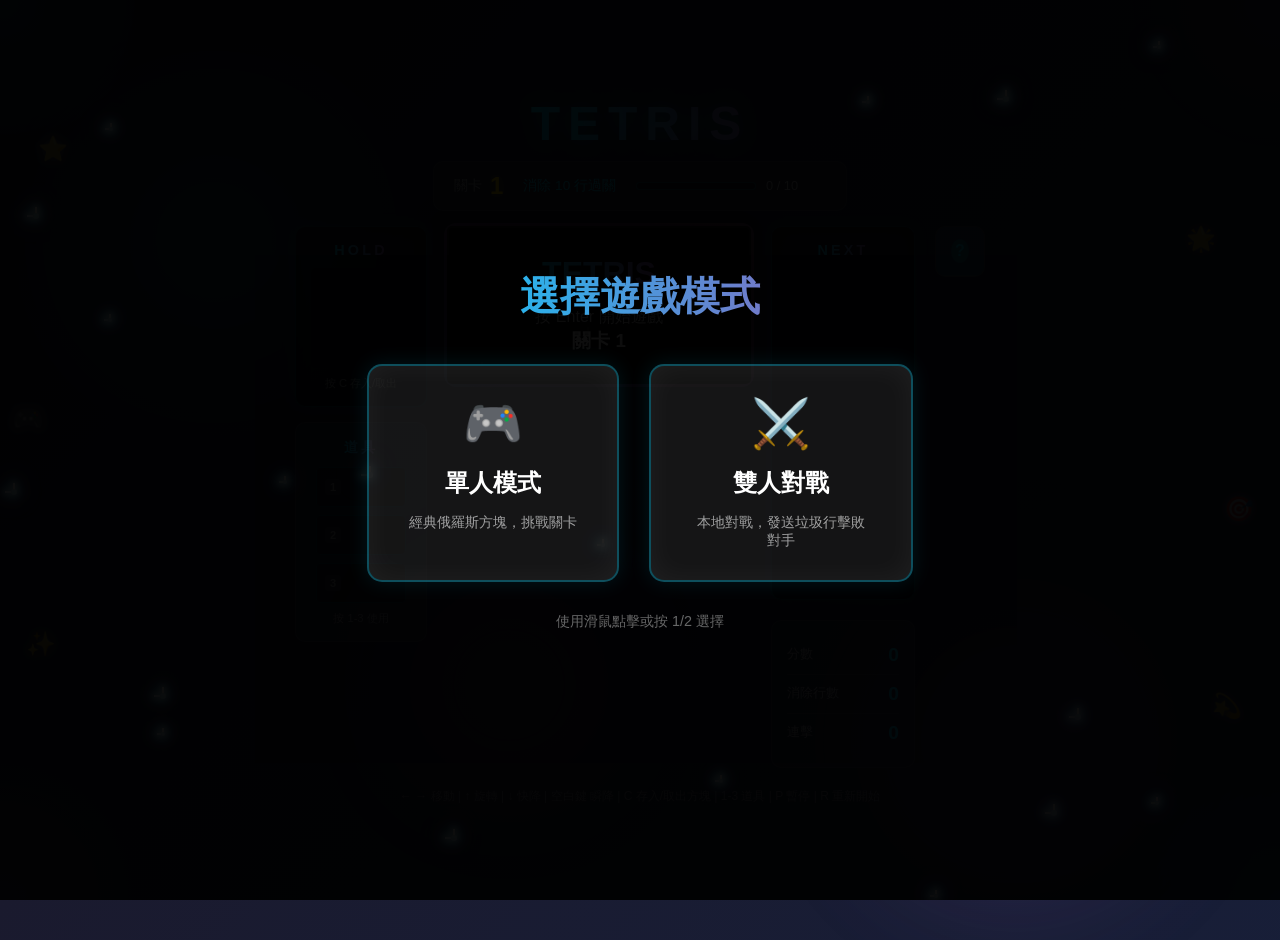
==== index.html @ 818cfc34 "feat: add dreamy bubble theme with interactive animations - Add floating bubbles and twinkling stars" ====
<!DOCTYPE html>
<html lang="zh-TW">
<head>
    <meta charset="UTF-8">
    <meta name="viewport" content="width=device-width, initial-scale=1.0">
    <title>Tetris - 俄羅斯方塊</title>
    <link rel="stylesheet" href="styles/game.css">
</head>
<body>
    <!-- 夢幻背景效果層 -->
    <div id="background-effects">
        <!-- 泡泡、星星將由 JS 動態生成 -->
    </div>

    <!-- 光暈效果層 -->
    <div class="glow-orb cyan" style="width: 300px; height: 300px; top: 10%; left: 5%;"></div>
    <div class="glow-orb purple" style="width: 400px; height: 400px; top: 60%; right: 5%;"></div>
    <div class="glow-orb pink" style="width: 250px; height: 250px; bottom: 10%; left: 30%;"></div>

    <!-- 角落裝飾 -->
    <div class="corner-decoration top-left"></div>
    <div class="corner-decoration top-right"></div>
    <div class="corner-decoration bottom-left"></div>
    <div class="corner-decoration bottom-right"></div>

    <!-- 可愛裝飾元素 -->
    <div id="decorations">
        <span class="floating-emoji" style="top: 15%; left: 3%;">⭐</span>
        <span class="floating-emoji" style="top: 25%; right: 5%; animation-delay: 1s;">🌟</span>
        <span class="floating-emoji" style="top: 70%; left: 2%; animation-delay: 2s;">✨</span>
        <span class="floating-emoji" style="bottom: 20%; right: 3%; animation-delay: 0.5s;">💫</span>
        <span class="floating-emoji" style="top: 45%; left: 1%; animation-delay: 1.5s;">🎮</span>
        <span class="floating-emoji" style="top: 55%; right: 2%; animation-delay: 2.5s;">🎯</span>
    </div>

    <!-- 彩紙效果容器 -->
    <div class="confetti-container" id="confetti-container"></div>

    <div id="game-container">
        <header>
            <h1>TETRIS</h1>
        </header>

        <!-- 模式選擇畫面 -->
        <div id="mode-selection">
            <div id="mode-selection-content">
                <h2>選擇遊戲模式</h2>
                <div id="mode-buttons">
                    <button id="single-mode-btn" class="mode-btn">
                        <span class="mode-icon">🎮</span>
                        <span class="mode-title">單人模式</span>
                        <span class="mode-desc">經典俄羅斯方塊，挑戰關卡</span>
                    </button>
                    <button id="battle-mode-btn" class="mode-btn">
                        <span class="mode-icon">⚔️</span>
                        <span class="mode-title">雙人對戰</span>
                        <span class="mode-desc">本地對戰，發送垃圾行擊敗對手</span>
                    </button>
                </div>
                <p class="mode-hint">使用滑鼠點擊或按 1/2 選擇</p>
            </div>
        </div>

        <!-- 單人模式容器 -->
        <div id="single-player-container">
        <!-- 關卡資訊區 -->
        <div id="stage-info">
            <div id="stage-display">
                <span class="stage-label">關卡</span>
                <span id="stage-number">1</span>
            </div>
            <div id="stage-mission">
                <span id="mission-text">消除 10 行過關</span>
            </div>
            <div id="stage-progress">
                <div id="progress-bar">
                    <div id="progress-fill"></div>
                </div>
                <span id="progress-text">0 / 10</span>
            </div>
            <div id="time-limit" class="hidden">
                <span class="time-icon">⏱️</span>
                <span id="time-remaining">8.0</span>
            </div>
        </div>

        <main id="game-area">
            <!-- Hold 與道具區塊 -->
            <aside id="left-section">
                <div id="hold-section">
                    <h3>HOLD</h3>
                    <canvas id="hold-canvas" width="100" height="100"></canvas>
                    <p class="hint">按 C 存入/取出</p>
                </div>

                <!-- 道具欄 -->
                <div id="items-section">
                    <h3>道具</h3>
                    <div id="item-slots">
                        <div class="item-slot" data-slot="1">
                            <span class="item-key">1</span>
                            <span class="item-icon"></span>
                            <span class="item-timer"></span>
                        </div>
                        <div class="item-slot" data-slot="2">
                            <span class="item-key">2</span>
                            <span class="item-icon"></span>
                            <span class="item-timer"></span>
                        </div>
                        <div class="item-slot" data-slot="3">
                            <span class="item-key">3</span>
                            <span class="item-icon"></span>
                            <span class="item-timer"></span>
                        </div>
                    </div>
                    <p class="hint">按 1-3 使用</p>
                </div>
            </aside>

            <!-- 主遊戲區域 -->
            <section id="board-section">
                <canvas id="game-canvas"></canvas>
                <!-- 遊戲特效層 -->
                <div id="effect-layer">
                    <div id="combo-display" class="hidden"></div>
                    <div id="clear-type-display" class="hidden"></div>
                </div>
                <div id="overlay">
                    <div id="overlay-content">
                        <h2 id="overlay-title">TETRIS</h2>
                        <p id="overlay-message">按 Enter 開始遊戲</p>
                        <div id="stage-info-overlay" class="hidden">
                            <div class="stage-details">
                                <h3>關卡 <span id="overlay-stage">1</span></h3>
                                <p id="overlay-mission"></p>
                                <ul id="overlay-features"></ul>
                            </div>
                        </div>
                        <div id="high-scores" class="hidden">
                            <h3>排行榜</h3>
                            <ol id="score-list"></ol>
                        </div>
                    </div>
                </div>
            </section>

            <!-- 資訊區塊 -->
            <aside id="info-section">
                <div id="next-section">
                    <h3>NEXT</h3>
                    <canvas id="next-canvas-1" width="100" height="100"></canvas>
                    <canvas id="next-canvas-2" width="100" height="100"></canvas>
                    <canvas id="next-canvas-3" width="100" height="100"></canvas>
                </div>

                <div id="stats-section">
                    <div class="stat-item">
                        <span class="stat-label">分數</span>
                        <span id="score" class="stat-value">0</span>
                    </div>
                    <div class="stat-item">
                        <span class="stat-label">消除行數</span>
                        <span id="lines" class="stat-value">0</span>
                    </div>
                    <div class="stat-item">
                        <span class="stat-label">連擊</span>
                        <span id="combo" class="stat-value">0</span>
                    </div>
                </div>

                <!-- 負面效果顯示 -->
                <div id="debuff-section" class="hidden">
                    <h3>狀態</h3>
                    <div id="active-debuffs"></div>
                </div>
            </aside>

            <!-- 說明面板 -->
            <aside id="help-panel" class="collapsed">
                <button id="help-toggle" aria-label="展開說明">
                    <span class="toggle-icon">?</span>
                    <span class="toggle-text">說明</span>
                </button>
                <div id="help-content">
                    <div class="help-section">
                        <h4>遊戲玩法</h4>
                        <ul>
                            <li>控制方塊填滿整行來消除</li>
                            <li>每關有不同的消行目標</li>
                            <li>方塊觸底後有短暫延遲可調整</li>
                            <li>消除多行可獲得更高分數</li>
                            <li>連續消行會觸發連擊加成</li>
                        </ul>
                    </div>
                    <div class="help-section">
                        <h4>按鍵控制</h4>
                        <div class="key-grid">
                            <div class="key-item"><span class="key">←</span><span class="key">A</span> 左移</div>
                            <div class="key-item"><span class="key">→</span><span class="key">D</span> 右移</div>
                            <div class="key-item"><span class="key">↓</span><span class="key">S</span> 快降</div>
                            <div class="key-item"><span class="key">↑</span><span class="key">W</span> 旋轉</div>
                            <div class="key-item"><span class="key">Z</span> 逆時針旋轉</div>
                            <div class="key-item"><span class="key">空白鍵</span> 瞬降</div>
                            <div class="key-item"><span class="key">C</span><span class="key">Shift</span> Hold</div>
                            <div class="key-item"><span class="key">1</span><span class="key">2</span><span class="key">3</span> 使用道具</div>
                            <div class="key-item"><span class="key">P</span><span class="key">Esc</span> 暫停</div>
                            <div class="key-item"><span class="key">R</span> 重新開始</div>
                        </div>
                    </div>
                    <div class="help-section">
                        <h4>Hold 系統</h4>
                        <ul>
                            <li><strong>Hold 空時</strong>：存入當前方塊，生成下一個</li>
                            <li><strong>Hold 有方塊</strong>：交換當前與 Hold 方塊</li>
                            <li>⚠️ <strong>每個方塊只能 Hold 一次</strong>，落地後才能再用</li>
                        </ul>
                    </div>
                    <div class="help-section">
                        <h4>有利道具 <span class="item-hint">（綠色發光方塊）</span></h4>
                        <div class="item-list">
                            <div class="item-entry">💣 <strong>炸彈</strong>：按鍵時清除方塊周圍 5×5 (45秒)</div>
                            <div class="item-entry">⚡ <strong>消行器</strong>：立即清除最底行 (45秒)</div>
                            <div class="item-entry">❄️ <strong>凍結</strong>：單人暫停下落/對戰凍結對手 (60秒)</div>
                            <div class="item-entry">🔄 <strong>變形器</strong>：當前方塊變成 I 型 (60秒)</div>
                            <div class="item-entry">🔨 <strong>破壞鎚</strong>：清除所有障礙物 (60秒)</div>
                        </div>
                        <p class="item-note">放置發光方塊後獲得，按 1-3 <strong>主動使用</strong><br>括號內為道具保存時限，過期消失</p>
                    </div>
                    <div class="help-section">
                        <h4>出局道具 <span class="item-hint bad">（紅色發光方塊）</span></h4>
                        <div class="item-list bad">
                            <div class="item-entry">⬇️ <strong>加速</strong>：下落速度加倍 10 秒</div>
                            <div class="item-entry">🌫️ <strong>迷霧</strong>：遮擋上半視野 8 秒</div>
                            <div class="item-entry">↔️ <strong>反轉</strong>：按 ← 會向右移，按 → 會向左移 8 秒</div>
                            <div class="item-entry">👻 <strong>無預覽</strong>：隱藏落點預覽 8 秒</div>
                            <div class="item-entry">🌀 <strong>混亂</strong>：方塊會自動隨機左右移動 6 秒</div>
                        </div>
                        <p class="item-note bad">碰觸紅色方塊後立即觸發，無法避免！<br>關卡 5 開始出現</p>
                    </div>
                    <div class="help-section">
                        <h4>障礙物</h4>
                        <ul>
                            <li>灰色石頭，關卡 3 開始出現</li>
                            <li>可被完整行消除一起清除</li>
                            <li>使用破壞鎚可全部清除</li>
                        </ul>
                    </div>
                    <div class="help-section">
                        <h4>垃圾行 <span class="item-hint bad">（定時挑戰）</span></h4>
                        <ul>
                            <li>每隔一段時間自動從底部升起</li>
                            <li>關卡 1：每 30 秒 +1 行</li>
                            <li>關卡 2：每 28 秒 +1 行</li>
                            <li>關卡 3-4：每 25 秒 +1-2 行</li>
                            <li>關卡 5+：每 20-15 秒 +2-3 行</li>
                            <li>垃圾行會有一格空隙可消除</li>
                        </ul>
                    </div>
                </div>
            </aside>
        </main>
        </div><!-- End single-player-container -->

        <!-- 對戰模式容器 -->
        <div id="battle-container" class="hidden">
            <!-- 對戰計時器 -->
            <div id="battle-timer">
                <span class="timer-label">剩餘時間</span>
                <span id="battle-time-remaining">3:00</span>
            </div>

            <!-- 操作說明 -->
            <div id="battle-controls-help">
                <div class="controls-player">
                    <strong>🎮 玩家 1 (左手)</strong>
                    <span>移動: A/D | 軟降: S | 硬降: Space</span>
                    <span>旋轉: W/X (順) Z (逆) | Hold: C</span>
                    <span>道具: 1 / 2 / 3</span>
                </div>
                <div class="controls-player">
                    <strong>🎮 玩家 2 (右手)</strong>
                    <span>移動: ←/→ | 軟降: ↓ | 硬降: Enter</span>
                    <span>旋轉: ↑ (順) / (逆) | Hold: 右Shift 或 .</span>
                    <span>道具: 7 / 8 / 9</span>
                </div>
                <div class="controls-items">
                    <strong>📦 道具（按鍵主動使用）</strong>
                    <span>💣炸彈: 清除周圍5×5 | ⚡消行: 清底行 | 🔄變形: 變I型</span>
                    <span>❄️凍結: <em>凍結對手5秒!</em> | 🔨破壞鎚: 清障礙</span>
                </div>
                <div class="controls-tips">
                    <strong>💡 提示</strong>
                    <span>Hold每塊只能用1次 | 消行送垃圾給對手 | 自動垃圾行每15秒</span>
                </div>
                <div class="controls-global">
                    <span>暫停: P | 返回: R</span>
                </div>
            </div>

            <div id="battle-area">
                <!-- 玩家 1 (左側) -->
                <div class="player-area" id="player1-area">
                    <div class="player-header">
                        <span class="player-name">玩家 1 (WASD)</span>
                        <div class="player-stats-header">
                            <span class="ko-display">KO: <span id="p1-ko">0</span></span>
                            <span class="lines-sent-display">送出: <span id="p1-lines-sent">0</span></span>
                        </div>
                    </div>

                    <div class="player-game-area">
                        <!-- Hold -->
                        <aside class="player-left-section">
                            <div class="player-hold-section">
                                <h4>HOLD</h4>
                                <canvas id="p1-hold-canvas" width="80" height="80"></canvas>
                            </div>
                            <!-- 道具欄 -->
                            <div class="player-items-section">
                                <h4>道具</h4>
                                <div class="player-item-slots" id="p1-item-slots">
                                    <div class="item-slot" data-slot="1">
                                        <span class="item-key">1</span>
                                        <span class="item-icon"></span>
                                        <span class="item-timer"></span>
                                    </div>
                                    <div class="item-slot" data-slot="2">
                                        <span class="item-key">2</span>
                                        <span class="item-icon"></span>
                                        <span class="item-timer"></span>
                                    </div>
                                    <div class="item-slot" data-slot="3">
                                        <span class="item-key">3</span>
                                        <span class="item-icon"></span>
                                        <span class="item-timer"></span>
                                    </div>
                                </div>
                            </div>
                            <!-- 待接收垃圾行指示 -->
                            <div class="pending-garbage">
                                <div class="garbage-bar" id="p1-garbage-bar"></div>
                                <span class="garbage-count" id="p1-garbage-count">0</span>
                            </div>
                        </aside>

                        <!-- 遊戲版面 -->
                        <section class="player-board-section">
                            <canvas id="p1-game-canvas"></canvas>
                            <div class="effect-layer">
                                <div class="combo-display hidden" id="p1-combo-display"></div>
                                <div class="clear-type-display hidden" id="p1-clear-type-display"></div>
                            </div>
                        </section>

                        <!-- Next 與資訊 -->
                        <aside class="player-right-section">
                            <div class="player-next-section">
                                <h4>NEXT</h4>
                                <canvas id="p1-next-canvas-1" width="60" height="60"></canvas>
                                <canvas id="p1-next-canvas-2" width="60" height="60"></canvas>
                                <canvas id="p1-next-canvas-3" width="60" height="60"></canvas>
                            </div>
                            <div class="player-stats-section">
                                <div class="stat-item">
                                    <span class="stat-label">分數</span>
                                    <span class="stat-value" id="p1-score">0</span>
                                </div>
                                <div class="stat-item">
                                    <span class="stat-label">消行</span>
                                    <span class="stat-value" id="p1-lines">0</span>
                                </div>
                                <div class="stat-item">
                                    <span class="stat-label">連擊</span>
                                    <span class="stat-value" id="p1-combo">0</span>
                                </div>
                            </div>
                        </aside>
                    </div>
                </div>

                <!-- 中間 VS 標誌 -->
                <div id="battle-vs">
                    <span>VS</span>
                </div>

                <!-- 玩家 2 (右側) -->
                <div class="player-area" id="player2-area">
                    <div class="player-header">
                        <span class="player-name">玩家 2 (方向鍵)</span>
                        <div class="player-stats-header">
                            <span class="ko-display">KO: <span id="p2-ko">0</span></span>
                            <span class="lines-sent-display">送出: <span id="p2-lines-sent">0</span></span>
                        </div>
                    </div>

                    <div class="player-game-area">
                        <!-- Hold -->
                        <aside class="player-left-section">
                            <div class="player-hold-section">
                                <h4>HOLD</h4>
                                <canvas id="p2-hold-canvas" width="80" height="80"></canvas>
                            </div>
                            <!-- 道具欄 -->
                            <div class="player-items-section">
                                <h4>道具</h4>
                                <div class="player-item-slots" id="p2-item-slots">
                                    <div class="item-slot" data-slot="1">
                                        <span class="item-key">7</span>
                                        <span class="item-icon"></span>
                                        <span class="item-timer"></span>
                                    </div>
                                    <div class="item-slot" data-slot="2">
                                        <span class="item-key">8</span>
                                        <span class="item-icon"></span>
                                        <span class="item-timer"></span>
                                    </div>
                                    <div class="item-slot" data-slot="3">
                                        <span class="item-key">9</span>
                                        <span class="item-icon"></span>
                                        <span class="item-timer"></span>
                                    </div>
                                </div>
                            </div>
                            <!-- 待接收垃圾行指示 -->
                            <div class="pending-garbage">
                                <div class="garbage-bar" id="p2-garbage-bar"></div>
                                <span class="garbage-count" id="p2-garbage-count">0</span>
                            </div>
                        </aside>

                        <!-- 遊戲版面 -->
                        <section class="player-board-section">
                            <canvas id="p2-game-canvas"></canvas>
                            <div class="effect-layer">
                                <div class="combo-display hidden" id="p2-combo-display"></div>
                                <div class="clear-type-display hidden" id="p2-clear-type-display"></div>
                            </div>
                        </section>

                        <!-- Next 與資訊 -->
                        <aside class="player-right-section">
                            <div class="player-next-section">
                                <h4>NEXT</h4>
                                <canvas id="p2-next-canvas-1" width="60" height="60"></canvas>
                                <canvas id="p2-next-canvas-2" width="60" height="60"></canvas>
                                <canvas id="p2-next-canvas-3" width="60" height="60"></canvas>
                            </div>
                            <div class="player-stats-section">
                                <div class="stat-item">
                                    <span class="stat-label">分數</span>
                                    <span class="stat-value" id="p2-score">0</span>
                                </div>
                                <div class="stat-item">
                                    <span class="stat-label">消行</span>
                                    <span class="stat-value" id="p2-lines">0</span>
                                </div>
                                <div class="stat-item">
                                    <span class="stat-label">連擊</span>
                                    <span class="stat-value" id="p2-combo">0</span>
                                </div>
                            </div>
                        </aside>
                    </div>
                </div>
            </div>

            <!-- 對戰結束覆蓋層 -->
            <div id="battle-overlay" class="hidden">
                <div id="battle-overlay-content">
                    <h2 id="battle-result-title">對戰結束</h2>
                    <div id="battle-result-details">
                        <div class="result-player">
                            <span class="result-name">玩家 1</span>
                            <span class="result-ko">KO: <span id="result-p1-ko">0</span></span>
                            <span class="result-lines">送出: <span id="result-p1-lines">0</span></span>
                        </div>
                        <div class="result-vs">VS</div>
                        <div class="result-player">
                            <span class="result-name">玩家 2</span>
                            <span class="result-ko">KO: <span id="result-p2-ko">0</span></span>
                            <span class="result-lines">送出: <span id="result-p2-lines">0</span></span>
                        </div>
                    </div>
                    <p id="battle-winner-text">玩家 1 獲勝！</p>
                    <p class="battle-restart-hint">按 Enter 返回選單</p>
                </div>
            </div>
        </div><!-- End battle-container -->

        <footer id="controls-hint">
            <p>← → 移動 | ↑ 旋轉 | ↓ 快降 | 空白鍵 瞬降 | C 存入/取出方塊 | 1-3 道具 | P 暫停 | R 重新開始</p>
        </footer>
    </div>

    <script>
    // ============== Constants ==============
    const COLS = 10;
    const ROWS = 20;
    const BLOCK_SIZE = 30;
    const PREVIEW_BLOCK_SIZE = 20;

    const LOCK_DELAY = 500;
    const LOCK_DELAY_RESET_LIMIT = 15;

    const SCORE_TABLE = { 1: 100, 2: 300, 3: 500, 4: 800 };
    const COMBO_BONUS = 50;

    const COLORS = {
        I: '#00d4ff', O: '#ffd700', T: '#9b59b6', S: '#2ecc71',
        Z: '#e74c3c', J: '#3498db', L: '#e67e22',
        ghost: 'rgba(255, 255, 255, 0.2)',
        obstacle: '#6b6b6b',
        item_good: '#00ff88',
        item_bad: '#ff4444'
    };

    // 關卡定義
    const STAGES = {
        1: {
            name: '入門',
            targetLines: 2,
            dropInterval: 1000,
            mission: '消除 2 行過關',
            features: ['有利道具開始出現', '每30秒出現垃圾行'],
            hasGoodItems: true,
            hasBadItems: false,
            hasObstacles: false,
            hasTimeLimit: false,
            goodItemChance: 0.15,
            obstacleCount: 0,
            garbageInterval: 30000,
            garbageLines: 1
        },
        2: {
            name: '練習',
            targetLines: 3,
            dropInterval: 900,
            mission: '消除 3 行過關',
            features: ['道具出現機率提升', '垃圾行加快'],
            hasGoodItems: true,
            hasBadItems: false,
            hasObstacles: false,
            hasTimeLimit: false,
            goodItemChance: 0.20,
            obstacleCount: 0,
            garbageInterval: 25000,
            garbageLines: 1
        },
        3: {
            name: '障礙',
            targetLines: 4,
            dropInterval: 800,
            mission: '消除 4 行過關',
            features: ['石頭障礙物出現', '垃圾行持續'],
            hasGoodItems: true,
            hasBadItems: false,
            hasObstacles: true,
            hasTimeLimit: false,
            goodItemChance: 0.20,
            obstacleCount: 5,
            garbageInterval: 22000,
            garbageLines: 1
        },
        4: {
            name: '限時',
            targetLines: 4,
            dropInterval: 700,
            mission: '消除 4 行過關',
            features: ['每塊方塊有 8 秒放置時間', '垃圾行1-2行'],
            hasGoodItems: true,
            hasBadItems: false,
            hasObstacles: true,
            hasTimeLimit: true,
            timeLimit: 8000,
            goodItemChance: 0.20,
            obstacleCount: 4,
            garbageInterval: 20000,
            garbageLines: 1,
            garbageLinesMax: 2
        },
        5: {
            name: '危機',
            targetLines: 5,
            dropInterval: 600,
            mission: '消除 5 行過關',
            features: ['出局道具開始出現', '垃圾行加劇'],
            hasGoodItems: true,
            hasBadItems: true,
            hasObstacles: true,
            hasTimeLimit: true,
            timeLimit: 8000,
            goodItemChance: 0.18,
            badItemChance: 0.10,
            obstacleCount: 4,
            garbageInterval: 18000,
            garbageLines: 1,
            garbageLinesMax: 2
        },
        6: {
            name: '終極挑戰',
            targetLines: 5,
            dropInterval: 500,
            mission: '消除 5 行過關',
            features: ['所有機制同時啟用', '垃圾行每15秒2行'],
            hasGoodItems: true,
            hasBadItems: true,
            hasObstacles: true,
            hasTimeLimit: true,
            timeLimit: 8000,
            goodItemChance: 0.15,
            badItemChance: 0.12,
            obstacleCount: 6,
            garbageInterval: 15000,
            garbageLines: 2
        }
    };

    const MAX_STAGE = 6;

    // 道具定義（含時限：常見道具 45 秒，稀有道具 60 秒）
    const GOOD_ITEMS = {
        bomb: { name: '炸彈', icon: '💣', description: '清除周圍 5×5 範圍', duration: 45000, rarity: 'common', target: 'self' },
        lineClear: { name: '消行器', icon: '⚡', description: '清除最底下 1 行', duration: 45000, rarity: 'common', target: 'self' },
        freeze: { name: '時間凍結', icon: '❄️', description: '對戰：凍結對手 5 秒', duration: 60000, rarity: 'rare', target: 'opponent' },
        transform: { name: '變形器', icon: '🔄', description: '變成 I 型方塊', duration: 60000, rarity: 'rare', target: 'self' },
        hammer: { name: '破壞鎚', icon: '🔨', description: '清除所有障礙物', duration: 60000, rarity: 'rare', target: 'self' }
    };

    const BAD_ITEMS = {
        speedUp: { name: '加速', icon: '⬇️', description: '下落速度加倍 10 秒', duration: 10000 },
        fog: { name: '迷霧', icon: '🌫️', description: '遮擋部分視野 8 秒', duration: 8000 },
        reverse: { name: '反轉', icon: '↔️', description: '左右控制反轉 8 秒', duration: 8000 },
        noGhost: { name: '無預覽', icon: '👻', description: '隱藏落點預覽 8 秒', duration: 8000 },
        chaos: { name: '混亂', icon: '🌀', description: '方塊隨機自動移動 6 秒', duration: 6000 }
    };

    const MAX_ITEM_SLOTS = 3;

    const SHAPES = {
        I: [
            [[0,0,0,0],[1,1,1,1],[0,0,0,0],[0,0,0,0]],
            [[0,0,1,0],[0,0,1,0],[0,0,1,0],[0,0,1,0]],
            [[0,0,0,0],[0,0,0,0],[1,1,1,1],[0,0,0,0]],
            [[0,1,0,0],[0,1,0,0],[0,1,0,0],[0,1,0,0]]
        ],
        O: [
            [[1,1],[1,1]], [[1,1],[1,1]], [[1,1],[1,1]], [[1,1],[1,1]]
        ],
        T: [
            [[0,1,0],[1,1,1],[0,0,0]], [[0,1,0],[0,1,1],[0,1,0]],
            [[0,0,0],[1,1,1],[0,1,0]], [[0,1,0],[1,1,0],[0,1,0]]
        ],
        S: [
            [[0,1,1],[1,1,0],[0,0,0]], [[0,1,0],[0,1,1],[0,0,1]],
            [[0,0,0],[0,1,1],[1,1,0]], [[1,0,0],[1,1,0],[0,1,0]]
        ],
        Z: [
            [[1,1,0],[0,1,1],[0,0,0]], [[0,0,1],[0,1,1],[0,1,0]],
            [[0,0,0],[1,1,0],[0,1,1]], [[0,1,0],[1,1,0],[1,0,0]]
        ],
        J: [
            [[1,0,0],[1,1,1],[0,0,0]], [[0,1,1],[0,1,0],[0,1,0]],
            [[0,0,0],[1,1,1],[0,0,1]], [[0,1,0],[0,1,0],[1,1,0]]
        ],
        L: [
            [[0,0,1],[1,1,1],[0,0,0]], [[0,1,0],[0,1,0],[0,1,1]],
            [[0,0,0],[1,1,1],[1,0,0]], [[1,1,0],[0,1,0],[0,1,0]]
        ]
    };

    const PIECE_TYPES = ['I', 'O', 'T', 'S', 'Z', 'J', 'L'];

    const WALL_KICKS = {
        normal: {
            '0>1': [[0,0],[-1,0],[-1,1],[0,-2],[-1,-2]],
            '1>2': [[0,0],[1,0],[1,-1],[0,2],[1,2]],
            '2>3': [[0,0],[1,0],[1,1],[0,-2],[1,-2]],
            '3>0': [[0,0],[-1,0],[-1,-1],[0,2],[-1,2]],
            '0>3': [[0,0],[1,0],[1,1],[0,-2],[1,-2]],
            '3>2': [[0,0],[-1,0],[-1,-1],[0,2],[-1,2]],
            '2>1': [[0,0],[-1,0],[-1,1],[0,-2],[-1,-2]],
            '1>0': [[0,0],[1,0],[1,-1],[0,2],[1,2]]
        },
        I: {
            '0>1': [[0,0],[-2,0],[1,0],[-2,-1],[1,2]],
            '1>2': [[0,0],[-1,0],[2,0],[-1,2],[2,-1]],
            '2>3': [[0,0],[2,0],[-1,0],[2,1],[-1,-2]],
            '3>0': [[0,0],[1,0],[-2,0],[1,-2],[-2,1]],
            '0>3': [[0,0],[-1,0],[2,0],[-1,2],[2,-1]],
            '3>2': [[0,0],[-2,0],[1,0],[-2,-1],[1,2]],
            '2>1': [[0,0],[1,0],[-2,0],[1,-2],[-2,1]],
            '1>0': [[0,0],[2,0],[-1,0],[2,1],[-1,-2]]
        }
    };

    const GAME_STATE = { IDLE: 'idle', PLAYING: 'playing', PAUSED: 'paused', GAME_OVER: 'game_over' };
    const GAME_MODE = { SINGLE: 'single', BATTLE: 'battle' };

    const KEY_BINDINGS = {
        LEFT: ['ArrowLeft', 'KeyA'],
        RIGHT: ['ArrowRight', 'KeyD'],
        SOFT_DROP: ['ArrowDown', 'KeyS'],
        HARD_DROP: ['Space'],
        ROTATE_CW: ['ArrowUp', 'KeyW', 'KeyX'],
        ROTATE_CCW: ['KeyZ'],
        HOLD: ['KeyC', 'ShiftLeft', 'ShiftRight'],
        PAUSE: ['KeyP', 'Escape'],
        RESTART: ['KeyR']
    };

    // Battle mode key bindings for each player
    const PLAYER_KEYS = {
        1: {
            LEFT: ['KeyA'],
            RIGHT: ['KeyD'],
            SOFT_DROP: ['KeyS'],
            HARD_DROP: ['Space'],
            ROTATE_CW: ['KeyW', 'KeyX'],
            ROTATE_CCW: ['KeyZ'],
            HOLD: ['KeyC'],
            ITEM_1: ['Digit1'],
            ITEM_2: ['Digit2'],
            ITEM_3: ['Digit3']
        },
        2: {
            LEFT: ['ArrowLeft'],
            RIGHT: ['ArrowRight'],
            SOFT_DROP: ['ArrowDown'],
            HARD_DROP: ['Enter'],
            ROTATE_CW: ['ArrowUp'],
            ROTATE_CCW: ['Slash'],
            HOLD: ['ShiftRight', 'Period'],
            ITEM_1: ['Digit7', 'Numpad7'],
            ITEM_2: ['Digit8', 'Numpad8'],
            ITEM_3: ['Digit9', 'Numpad9']
        }
    };

    // Garbage lines sent for each clear type
    const GARBAGE_TABLE = {
        1: 0,  // Single - no garbage
        2: 1,  // Double - 1 garbage
        3: 2,  // Triple - 2 garbage
        4: 4   // Tetris - 4 garbage
    };

    // Battle mode settings
    const BATTLE_DURATION = 180000; // 3 minutes
    const BATTLE_PREVIEW_BLOCK_SIZE = 15;

    // ============== Piece Class ==============
    class Piece {
        constructor(type = null) {
            this.type = type || PIECE_TYPES[Math.floor(Math.random() * PIECE_TYPES.length)];
            this.rotationIndex = 0;
            this.x = 0;
            this.y = 0;
            this.color = COLORS[this.type];
        }

        getShape() { return SHAPES[this.type][this.rotationIndex]; }
        getShapeAt(idx) { return SHAPES[this.type][((idx % 4) + 4) % 4]; }
        getWidth() { return this.getShape()[0].length; }
        getHeight() { return this.getShape().length; }
        setRotation(idx) { this.rotationIndex = ((idx % 4) + 4) % 4; }
        move(dx, dy) { this.x += dx; this.y += dy; }
        setPosition(x, y) { this.x = x; this.y = y; }

        getWallKicks(from, to) {
            const key = `${((from % 4) + 4) % 4}>${((to % 4) + 4) % 4}`;
            return (this.type === 'I' ? WALL_KICKS.I[key] : WALL_KICKS.normal[key]) || [[0, 0]];
        }

        forEachBlock(callback) {
            const shape = this.getShape();
            for (let row = 0; row < shape.length; row++) {
                for (let col = 0; col < shape[row].length; col++) {
                    if (shape[row][col]) callback(col, row, this.x + col, this.y + row);
                }
            }
        }
    }

    // ============== PieceBag Class ==============
    class PieceBag {
        constructor() { this.bag = []; this.fillBag(); }
        fillBag() {
            this.bag = [...PIECE_TYPES];
            for (let i = this.bag.length - 1; i > 0; i--) {
                const j = Math.floor(Math.random() * (i + 1));
                [this.bag[i], this.bag[j]] = [this.bag[j], this.bag[i]];
            }
        }
        next() {
            if (this.bag.length === 0) this.fillBag();
            return this.bag.pop();
        }
    }

    // ============== Board Class ==============
    class Board {
        constructor() {
            this.cols = COLS;
            this.rows = ROWS;
            this.grid = this.createEmptyGrid();
            this.obstacles = []; // 障礙物位置列表
        }

        createEmptyGrid() {
            return Array.from({ length: this.rows }, () => Array(this.cols).fill(null));
        }

        reset() {
            this.grid = this.createEmptyGrid();
            this.obstacles = [];
        }

        isEmpty(x, y) {
            if (x < 0 || x >= this.cols) return false;
            if (y >= this.rows) return false;
            if (y < 0) return true;
            return this.grid[y][x] === null;
        }

        isObstacle(x, y) {
            return this.obstacles.some(o => o.x === x && o.y === y);
        }

        collides(piece, offsetX = 0, offsetY = 0, shape = null) {
            const matrix = shape || piece.getShape();
            const testX = piece.x + offsetX;
            const testY = piece.y + offsetY;
            for (let row = 0; row < matrix.length; row++) {
                for (let col = 0; col < matrix[row].length; col++) {
                    if (matrix[row][col] && !this.isEmpty(testX + col, testY + row)) return true;
                }
            }
            return false;
        }

        lockPiece(piece) {
            piece.forEachBlock((lx, ly, gx, gy) => {
                if (gy >= 0 && gy < this.rows) this.grid[gy][gx] = piece.color;
            });
        }

        clearLines() {
            const cleared = [];
            for (let row = this.rows - 1; row >= 0; row--) {
                // 檢查該行是否填滿（包含障礙物也算填滿）
                if (this.grid[row].every(cell => cell !== null)) {
                    cleared.push(row);
                }
            }
            cleared.forEach((line, i) => {
                // 移除該行的障礙物
                this.obstacles = this.obstacles.filter(o => o.y !== line + i);

                this.grid.splice(line + i, 1);
                this.grid.unshift(Array(this.cols).fill(null));

                // 更新障礙物位置（在被清除行上方的要下移）
                this.obstacles.forEach(o => {
                    if (o.y < line + i) o.y++;
                });
            });
            return cleared;
        }

        isGameOver() {
            return this.grid[0].some(cell => cell !== null) || this.grid[1].some(cell => cell !== null);
        }

        getGhostY(piece) {
            let ghostY = piece.y;
            while (!this.collides(piece, 0, ghostY - piece.y + 1)) ghostY++;
            return ghostY;
        }

        getDropDistance(piece) { return this.getGhostY(piece) - piece.y; }

        tryRotate(piece, clockwise = true) {
            const from = piece.rotationIndex;
            const to = clockwise ? (from + 1) % 4 : (from + 3) % 4;
            const kicks = piece.getWallKicks(from, to);
            const newShape = piece.getShapeAt(to);
            for (const [kx, ky] of kicks) {
                if (!this.collides(piece, kx, -ky, newShape)) {
                    return { success: true, newRotation: to, kickX: kx, kickY: -ky };
                }
            }
            return { success: false, newRotation: from, kickX: 0, kickY: 0 };
        }

        getSpawnX(piece) { return Math.floor((this.cols - piece.getWidth()) / 2); }
        getSpawnY() { return 0; }

        forEachCell(callback) {
            for (let row = 0; row < this.rows; row++) {
                for (let col = 0; col < this.cols; col++) {
                    if (this.grid[row][col]) callback(col, row, this.grid[row][col]);
                }
            }
        }

        // 障礙物相關方法
        placeObstacles(count) {
            this.obstacles = [];
            const minRow = 10; // 障礙物只放在下半部
            const maxRow = this.rows - 2;

            for (let i = 0; i < count; i++) {
                let attempts = 0;
                while (attempts < 50) {
                    const x = Math.floor(Math.random() * this.cols);
                    const y = minRow + Math.floor(Math.random() * (maxRow - minRow));

                    // 確保位置不重複且沒有方塊
                    if (!this.isObstacle(x, y) && this.grid[y][x] === null) {
                        this.obstacles.push({ x, y });
                        this.grid[y][x] = 'obstacle';
                        break;
                    }
                    attempts++;
                }
            }
        }

        clearObstacles() {
            this.obstacles.forEach(o => {
                if (this.grid[o.y] && this.grid[o.y][o.x] === 'obstacle') {
                    this.grid[o.y][o.x] = null;
                }
            });
            this.obstacles = [];
        }

        // 道具效果相關方法
        clearArea(startX, startY, width, height) {
            for (let y = startY; y < startY + height; y++) {
                for (let x = startX; x < startX + width; x++) {
                    if (y >= 0 && y < this.rows && x >= 0 && x < this.cols) {
                        // 不清除障礙物
                        if (!this.isObstacle(x, y)) {
                            this.grid[y][x] = null;
                        }
                    }
                }
            }
        }

        clearBottomLine() {
            // 找到最底部沒有障礙物的行
            for (let row = this.rows - 1; row >= 0; row--) {
                const hasObstacle = this.obstacles.some(o => o.y === row);
                if (!hasObstacle) {
                    this.grid.splice(row, 1);
                    this.grid.unshift(Array(this.cols).fill(null));
                    // 更新障礙物位置
                    this.obstacles.forEach(o => {
                        if (o.y < row) o.y++;
                    });
                    return;
                }
            }
        }

        getObstacles() { return this.obstacles; }

        // Add garbage lines from the bottom
        addGarbageLines(count) {
            for (let i = 0; i < count; i++) {
                // Remove top row
                this.grid.shift();
                // Create garbage row with one random gap
                const gapColumn = Math.floor(Math.random() * this.cols);
                const garbageRow = Array(this.cols).fill('garbage');
                garbageRow[gapColumn] = null; // The gap
                // Add to bottom
                this.grid.push(garbageRow);

                // Update obstacle positions (move them up)
                this.obstacles.forEach(o => {
                    o.y--;
                });
                // Remove obstacles that went off the top
                this.obstacles = this.obstacles.filter(o => o.y >= 0);
            }
        }
    }

    // ============== Renderer Class ==============
    class Renderer {
        constructor() {
            this.gameCanvas = document.getElementById('game-canvas');
            this.gameCtx = this.gameCanvas.getContext('2d');
            this.holdCanvas = document.getElementById('hold-canvas');
            this.holdCtx = this.holdCanvas.getContext('2d');
            this.nextCanvases = [
                document.getElementById('next-canvas-1'),
                document.getElementById('next-canvas-2'),
                document.getElementById('next-canvas-3')
            ];
            this.nextCtxs = this.nextCanvases.map(c => c.getContext('2d'));

            this.scoreEl = document.getElementById('score');
            this.linesEl = document.getElementById('lines');
            this.comboEl = document.getElementById('combo');
            this.overlay = document.getElementById('overlay');
            this.overlayTitle = document.getElementById('overlay-title');
            this.overlayMsg = document.getElementById('overlay-message');
            this.highScoresDiv = document.getElementById('high-scores');
            this.scoreList = document.getElementById('score-list');

            // 新增 UI 元素
            this.stageNumber = document.getElementById('stage-number');
            this.missionText = document.getElementById('mission-text');
            this.progressFill = document.getElementById('progress-fill');
            this.progressText = document.getElementById('progress-text');
            this.timeLimitDiv = document.getElementById('time-limit');
            this.timeRemaining = document.getElementById('time-remaining');
            this.itemSlots = document.querySelectorAll('.item-slot');
            this.debuffSection = document.getElementById('debuff-section');
            this.activeDebuffs = document.getElementById('active-debuffs');
            this.comboDisplay = document.getElementById('combo-display');
            this.clearTypeDisplay = document.getElementById('clear-type-display');

            this.gameCanvas.width = COLS * BLOCK_SIZE;
            this.gameCanvas.height = ROWS * BLOCK_SIZE;
            this.holdCanvas.width = this.holdCanvas.height = 4 * PREVIEW_BLOCK_SIZE + 10;
            this.nextCanvases.forEach(c => { c.width = c.height = 4 * PREVIEW_BLOCK_SIZE + 10; });

            this.effectTimers = {};
        }

        clearGameCanvas() {
            this.gameCtx.fillStyle = 'rgba(0, 0, 0, 0.8)';
            this.gameCtx.fillRect(0, 0, this.gameCanvas.width, this.gameCanvas.height);
        }

        drawGrid() {
            this.gameCtx.strokeStyle = 'rgba(255, 255, 255, 0.05)';
            this.gameCtx.lineWidth = 1;
            for (let x = 0; x <= COLS; x++) {
                this.gameCtx.beginPath();
                this.gameCtx.moveTo(x * BLOCK_SIZE, 0);
                this.gameCtx.lineTo(x * BLOCK_SIZE, ROWS * BLOCK_SIZE);
                this.gameCtx.stroke();
            }
            for (let y = 0; y <= ROWS; y++) {
                this.gameCtx.beginPath();
                this.gameCtx.moveTo(0, y * BLOCK_SIZE);
                this.gameCtx.lineTo(COLS * BLOCK_SIZE, y * BLOCK_SIZE);
                this.gameCtx.stroke();
            }
        }

        drawBlock(ctx, x, y, color, size = BLOCK_SIZE, isGhost = false, isObstacle = false) {
            const p = 1, inner = size - p * 2;
            if (isGhost) {
                ctx.strokeStyle = COLORS.ghost;
                ctx.lineWidth = 2;
                ctx.strokeRect(x * size + p, y * size + p, inner, inner);
            } else if (isObstacle) {
                // 繪製石頭障礙物
                ctx.fillStyle = COLORS.obstacle;
                ctx.fillRect(x * size + p, y * size + p, inner, inner);
                // 石頭紋理
                ctx.fillStyle = 'rgba(0,0,0,0.3)';
                ctx.fillRect(x * size + p + 5, y * size + p + 5, 8, 8);
                ctx.fillRect(x * size + p + 15, y * size + p + 12, 6, 6);
                ctx.fillStyle = 'rgba(255,255,255,0.2)';
                ctx.fillRect(x * size + p + 3, y * size + p + 3, 4, 4);
            } else {
                ctx.fillStyle = color;
                ctx.fillRect(x * size + p, y * size + p, inner, inner);
                ctx.fillStyle = 'rgba(255,255,255,0.3)';
                ctx.fillRect(x * size + p, y * size + p, inner, 3);
                ctx.fillRect(x * size + p, y * size + p, 3, inner);
                ctx.fillStyle = 'rgba(0,0,0,0.3)';
                ctx.fillRect(x * size + p, y * size + size - p - 3, inner, 3);
                ctx.fillRect(x * size + size - p - 3, y * size + p, 3, inner);
            }
        }

        drawBoard(board) {
            board.forEachCell((x, y, color) => {
                if (color === 'obstacle') {
                    this.drawBlock(this.gameCtx, x, y, COLORS.obstacle, BLOCK_SIZE, false, true);
                } else {
                    this.drawBlock(this.gameCtx, x, y, color);
                }
            });
        }

        drawPiece(piece) {
            if (!piece) return;
            let color = piece.color;
            // 道具方塊特效
            if (piece.isItemPiece) {
                color = piece.itemType === 'good' ? COLORS.item_good : COLORS.item_bad;
            }
            piece.forEachBlock((lx, ly, gx, gy) => {
                if (gy >= 0) this.drawBlock(this.gameCtx, gx, gy, color);
            });
            // 道具方塊閃爍邊框
            if (piece.isItemPiece) {
                const glowColor = piece.itemType === 'good' ? 'rgba(0, 255, 136, 0.6)' : 'rgba(255, 68, 68, 0.6)';
                piece.forEachBlock((lx, ly, gx, gy) => {
                    if (gy >= 0) {
                        this.gameCtx.strokeStyle = glowColor;
                        this.gameCtx.lineWidth = 2;
                        this.gameCtx.strokeRect(gx * BLOCK_SIZE, gy * BLOCK_SIZE, BLOCK_SIZE, BLOCK_SIZE);
                    }
                });
            }
        }

        drawGhost(piece, ghostY) {
            if (!piece || ghostY <= piece.y) return;
            const shape = piece.getShape();
            for (let row = 0; row < shape.length; row++) {
                for (let col = 0; col < shape[row].length; col++) {
                    if (shape[row][col] && ghostY + row >= 0) {
                        this.drawBlock(this.gameCtx, piece.x + col, ghostY + row, piece.color, BLOCK_SIZE, true);
                    }
                }
            }
        }

        drawFog() {
            // 繪製迷霧效果（遮擋上半部）
            const gradient = this.gameCtx.createLinearGradient(0, 0, 0, this.gameCanvas.height * 0.6);
            gradient.addColorStop(0, 'rgba(50, 50, 50, 0.95)');
            gradient.addColorStop(0.7, 'rgba(50, 50, 50, 0.7)');
            gradient.addColorStop(1, 'rgba(50, 50, 50, 0)');
            this.gameCtx.fillStyle = gradient;
            this.gameCtx.fillRect(0, 0, this.gameCanvas.width, this.gameCanvas.height * 0.6);
        }

        drawPreviewPiece(ctx, piece) {
            ctx.clearRect(0, 0, ctx.canvas.width, ctx.canvas.height);
            ctx.fillStyle = 'rgba(0,0,0,0.3)';
            ctx.fillRect(0, 0, ctx.canvas.width, ctx.canvas.height);
            if (!piece) return;
            const shape = piece.getShape();
            const pw = shape[0].length, ph = shape.length;
            const offX = (ctx.canvas.width - pw * PREVIEW_BLOCK_SIZE) / 2;
            const offY = (ctx.canvas.height - ph * PREVIEW_BLOCK_SIZE) / 2;
            for (let r = 0; r < shape.length; r++) {
                for (let c = 0; c < shape[r].length; c++) {
                    if (shape[r][c]) {
                        const x = offX + c * PREVIEW_BLOCK_SIZE, y = offY + r * PREVIEW_BLOCK_SIZE;
                        ctx.fillStyle = piece.color;
                        ctx.fillRect(x + 1, y + 1, PREVIEW_BLOCK_SIZE - 2, PREVIEW_BLOCK_SIZE - 2);
                        ctx.fillStyle = 'rgba(255,255,255,0.3)';
                        ctx.fillRect(x + 1, y + 1, PREVIEW_BLOCK_SIZE - 2, 2);
                    }
                }
            }
        }

        drawHold(piece, canUse = true) {
            if (!canUse) this.holdCtx.globalAlpha = 0.4;
            this.drawPreviewPiece(this.holdCtx, piece);
            this.holdCtx.globalAlpha = 1;
        }

        drawNextPieces(pieces) {
            pieces.forEach((p, i) => { if (i < this.nextCtxs.length) this.drawPreviewPiece(this.nextCtxs[i], p); });
        }

        updateScore(s) { this.scoreEl.textContent = s.toLocaleString(); }
        updateLines(l) { this.linesEl.textContent = l; }
        updateCombo(c) {
            this.comboEl.textContent = c;
            this.comboEl.style.color = c > 0 ? '#ffd700' : '#00d4ff';
        }

        updateStage(stageNum, stageConfig) {
            this.stageNumber.textContent = stageNum;
            this.missionText.textContent = stageConfig.mission;
        }

        updateProgress(current, target) {
            const percent = Math.min(100, (current / target) * 100);
            this.progressFill.style.width = percent + '%';
            this.progressText.textContent = `${current} / ${target}`;
        }

        updateTimeLimit(remaining, show) {
            if (show) {
                this.timeLimitDiv.classList.remove('hidden');
                this.timeRemaining.textContent = remaining.toFixed(1);
                // 時間緊迫時變紅
                if (remaining <= 3) {
                    this.timeRemaining.style.color = '#ff4444';
                } else {
                    this.timeRemaining.style.color = '#00d4ff';
                }
            } else {
                this.timeLimitDiv.classList.add('hidden');
            }
        }

        updateItems(slots, itemManager = null) {
            slots.forEach((slot, i) => {
                const slotEl = this.itemSlots[i];
                const iconEl = slotEl.querySelector('.item-icon');
                const timerEl = slotEl.querySelector('.item-timer');

                if (slot && slot.type && GOOD_ITEMS[slot.type]) {
                    const itemInfo = GOOD_ITEMS[slot.type];
                    iconEl.textContent = itemInfo.icon;
                    slotEl.classList.add('has-item');

                    // 顯示剩餘時間
                    if (itemManager) {
                        const remaining = Math.ceil(itemManager.getItemTimeRemaining(i) / 1000);
                        slotEl.title = `${itemInfo.name}：${itemInfo.description}`;
                        timerEl.textContent = remaining + 's';

                        // 時間少於 10 秒時閃爍警告
                        if (remaining <= 10) {
                            slotEl.classList.add('item-expiring');
                            timerEl.classList.add('expiring');
                        } else {
                            slotEl.classList.remove('item-expiring');
                            timerEl.classList.remove('expiring');
                        }
                    } else {
                        slotEl.title = itemInfo.description;
                        timerEl.textContent = '';
                    }
                } else {
                    iconEl.textContent = '';
                    timerEl.textContent = '';
                    slotEl.classList.remove('has-item', 'item-expiring');
                    slotEl.title = '';
                }
            });
        }

        // 顯示道具替換選擇介面
        showItemReplaceChoice(pendingItemType) {
            const itemInfo = GOOD_ITEMS[pendingItemType];
            if (!itemInfo) return;

            // 創建或更新替換選擇 UI
            let choiceDiv = document.getElementById('item-replace-choice');
            if (!choiceDiv) {
                choiceDiv = document.createElement('div');
                choiceDiv.id = 'item-replace-choice';
                document.getElementById('game-container').appendChild(choiceDiv);
            }

            choiceDiv.innerHTML = `
                <div class="choice-content">
                    <p>道具欄已滿！獲得 ${itemInfo.icon} ${itemInfo.name}</p>
                    <p class="choice-hint">按 1-3 替換對應欄位，按 Esc 放棄</p>
                </div>
            `;
            choiceDiv.classList.add('show');
        }

        // 隱藏道具替換選擇介面
        hideItemReplaceChoice() {
            const choiceDiv = document.getElementById('item-replace-choice');
            if (choiceDiv) {
                choiceDiv.classList.remove('show');
            }
        }

        updateDebuffs(debuffs) {
            const debuffKeys = Object.keys(debuffs);
            if (debuffKeys.length === 0) {
                this.debuffSection.classList.add('hidden');
                return;
            }
            this.debuffSection.classList.remove('hidden');
            this.activeDebuffs.innerHTML = debuffKeys.map(key => {
                const info = BAD_ITEMS[key];
                const remaining = Math.ceil((debuffs[key].duration - (Date.now() - debuffs[key].startTime)) / 1000);
                return `<div class="debuff-item">${info.icon} ${remaining}s</div>`;
            }).join('');
        }

        showEffect(type, value) {
            let el, className, clearTypeClass = '', duration = 1500;
            switch (type) {
                case 'combo':
                    el = this.comboDisplay;
                    el.textContent = value + ' COMBO!';
                    className = 'show-combo';
                    // Add screen shake for high combos
                    if (value >= 3) {
                        this.shakeScreen(value >= 5 ? 'tetris' : 'normal');
                    }
                    break;
                case 'clear':
                    el = this.clearTypeDisplay;
                    el.textContent = value;
                    className = 'show-clear';
                    // Add specific class based on clear type
                    if (value === 'SINGLE') {
                        clearTypeClass = 'clear-single';
                        duration = 1300;
                    } else if (value === 'DOUBLE') {
                        clearTypeClass = 'clear-double';
                        duration = 1600;
                        this.shakeScreen('normal');
                    } else if (value === 'TRIPLE') {
                        clearTypeClass = 'clear-triple';
                        duration = 1900;
                        this.shakeScreen('normal');
                    } else if (value === 'TETRIS') {
                        clearTypeClass = 'clear-tetris';
                        duration = 2200;
                        this.shakeScreen('tetris');
                    }
                    break;
                case 'item':
                case 'debuff':
                case 'stage':
                    el = this.clearTypeDisplay;
                    el.textContent = value;
                    className = type === 'debuff' ? 'show-debuff' : 'show-clear';
                    break;
                default:
                    return;
            }

            if (this.effectTimers[type]) {
                clearTimeout(this.effectTimers[type]);
            }

            el.classList.remove('hidden', 'show-combo', 'show-clear', 'show-debuff',
                'clear-single', 'clear-double', 'clear-triple', 'clear-tetris');
            void el.offsetWidth; // 觸發重繪
            el.classList.add(className);
            if (clearTypeClass) el.classList.add(clearTypeClass);

            this.effectTimers[type] = setTimeout(() => {
                el.classList.add('hidden');
                el.classList.remove(className);
                if (clearTypeClass) el.classList.remove(clearTypeClass);
            }, duration);
        }

        shakeScreen(intensity = 'normal') {
            const canvas = this.gameCanvas;
            canvas.classList.remove('shake', 'tetris-shake');
            void canvas.offsetWidth; // Force reflow
            if (intensity === 'tetris') {
                canvas.classList.add('tetris-shake');
            } else {
                canvas.classList.add('shake');
            }
            setTimeout(() => {
                canvas.classList.remove('shake', 'tetris-shake');
            }, intensity === 'tetris' ? 500 : 300);
        }

        showOverlay(title, msg, scores = null) {
            this.overlayTitle.textContent = title;
            this.overlayMsg.textContent = msg;
            if (scores && scores.length > 0) {
                this.highScoresDiv.classList.remove('hidden');
                this.scoreList.innerHTML = scores.slice(0, 5).map(s => `<li>${s.toLocaleString()}</li>`).join('');
            } else {
                this.highScoresDiv.classList.add('hidden');
            }
            this.overlay.classList.remove('hidden');
        }

        hideOverlay() {
            this.overlay.classList.add('hidden');
            // 清理特效元素
            if (window.effectsManager) {
                window.effectsManager.cleanupOverlay(this.overlay);
            }
        }

        render(board, piece, ghostY, holdPiece, canHold, nextPieces, hasFog = false) {
            this.clearGameCanvas();
            this.drawGrid();
            this.drawBoard(board);
            this.drawGhost(piece, ghostY);
            this.drawPiece(piece);
            if (hasFog) this.drawFog();
            this.drawHold(holdPiece, canHold);
            this.drawNextPieces(nextPieces);
        }
    }

    // ============== StageManager Class ==============
    class StageManager {
        constructor() {
            this.reset();
        }

        reset() {
            this.currentStage = 1;
            this.stageLines = 0;
        }

        getStage() { return this.currentStage; }
        getStageConfig() { return STAGES[this.currentStage]; }
        getStageLines() { return this.stageLines; }
        getTargetLines() { return this.getStageConfig().targetLines; }
        getDropInterval() { return this.getStageConfig().dropInterval; }

        addLines(n) {
            this.stageLines += n;
            const target = this.getTargetLines();
            if (this.stageLines >= target) {
                return this.advanceStage();
            }
            return { stageCleared: false };
        }

        advanceStage() {
            if (this.currentStage >= MAX_STAGE) {
                return { stageCleared: true, gameComplete: true };
            }
            this.currentStage++;
            this.stageLines = 0;
            return { stageCleared: true, gameComplete: false, newStage: this.currentStage };
        }

        hasGoodItems() { return this.getStageConfig().hasGoodItems; }
        hasBadItems() { return this.getStageConfig().hasBadItems; }
        hasObstacles() { return this.getStageConfig().hasObstacles; }
        hasTimeLimit() { return this.getStageConfig().hasTimeLimit; }
        getTimeLimit() { return this.getStageConfig().timeLimit || 8000; }
        getGoodItemChance() { return this.getStageConfig().goodItemChance || 0; }
        getBadItemChance() { return this.getStageConfig().badItemChance || 0; }
        getObstacleCount() { return this.getStageConfig().obstacleCount || 0; }
        getGarbageInterval() { return this.getStageConfig().garbageInterval || 30000; }
        getGarbageLines() {
            const config = this.getStageConfig();
            const min = config.garbageLines || 1;
            const max = config.garbageLinesMax || min;
            return Math.floor(Math.random() * (max - min + 1)) + min;
        }
    }

    // ============== ItemManager Class ==============
    class ItemManager {
        constructor() {
            this.reset();
            this.pendingItem = null; // 待替換的道具
            this.onItemExpired = null; // 道具過期回調
        }

        reset() {
            // 清除所有道具計時器
            if (this.slots) {
                this.slots.forEach(slot => {
                    if (slot && slot.timer) clearTimeout(slot.timer);
                });
            }
            this.slots = [null, null, null];
            this.activeDebuffs = {};
            this.pendingItem = null;
        }

        getSlots() { return this.slots; }
        getActiveDebuffs() { return this.activeDebuffs; }

        // 檢查道具欄是否已滿
        isFull() {
            return this.slots.every(s => s !== null);
        }

        // 嘗試新增道具，返回是否需要玩家選擇替換
        tryAddItem(itemType) {
            const emptySlot = this.slots.findIndex(s => s === null);
            if (emptySlot !== -1) {
                this.addItemToSlot(emptySlot, itemType);
                return { added: true, needChoice: false };
            }
            // 欄位已滿，等待玩家選擇
            this.pendingItem = itemType;
            return { added: false, needChoice: true };
        }

        // 將道具加入指定欄位（含時限）
        addItemToSlot(slotIndex, itemType) {
            const itemInfo = GOOD_ITEMS[itemType];
            const duration = itemInfo ? itemInfo.duration : 45000;

            // 清除舊計時器（如果有）
            if (this.slots[slotIndex] && this.slots[slotIndex].timer) {
                clearTimeout(this.slots[slotIndex].timer);
            }

            const timer = setTimeout(() => {
                this.expireItem(slotIndex);
            }, duration);

            this.slots[slotIndex] = {
                type: itemType,
                obtainedAt: Date.now(),
                duration: duration,
                timer: timer
            };
        }

        // 道具過期
        expireItem(slotIndex) {
            if (this.slots[slotIndex]) {
                this.slots[slotIndex] = null;
                if (this.onItemExpired) {
                    this.onItemExpired(slotIndex);
                }
            }
        }

        // 玩家確認替換
        confirmReplace(slotIndex) {
            if (this.pendingItem && slotIndex >= 0 && slotIndex < MAX_ITEM_SLOTS) {
                this.addItemToSlot(slotIndex, this.pendingItem);
                this.pendingItem = null;
                return true;
            }
            return false;
        }

        // 玩家取消替換
        cancelReplace() {
            this.pendingItem = null;
        }

        hasPendingItem() {
            return this.pendingItem !== null;
        }

        getPendingItem() {
            return this.pendingItem;
        }

        useItem(slotIndex) {
            if (slotIndex < 0 || slotIndex >= MAX_ITEM_SLOTS) return null;
            const slot = this.slots[slotIndex];
            if (slot) {
                if (slot.timer) clearTimeout(slot.timer);
                const itemType = slot.type;
                this.slots[slotIndex] = null;
                return itemType;
            }
            return null;
        }

        // 取得道具剩餘時間
        getItemTimeRemaining(slotIndex) {
            const slot = this.slots[slotIndex];
            if (!slot) return 0;
            const elapsed = Date.now() - slot.obtainedAt;
            return Math.max(0, slot.duration - elapsed);
        }

        getRandomGoodItem() {
            const items = Object.keys(GOOD_ITEMS);
            return items[Math.floor(Math.random() * items.length)];
        }

        getRandomBadItem() {
            const items = Object.keys(BAD_ITEMS);
            return items[Math.floor(Math.random() * items.length)];
        }

        applyDebuff(debuffType) {
            const debuff = BAD_ITEMS[debuffType];
            if (!debuff) return;

            if (this.activeDebuffs[debuffType]) {
                clearTimeout(this.activeDebuffs[debuffType].timer);
            }

            this.activeDebuffs[debuffType] = {
                startTime: Date.now(),
                duration: debuff.duration,
                timer: setTimeout(() => {
                    delete this.activeDebuffs[debuffType];
                }, debuff.duration)
            };
        }

        hasDebuff(debuffType) {
            return !!this.activeDebuffs[debuffType];
        }

        clearAllDebuffs() {
            Object.values(this.activeDebuffs).forEach(d => {
                if (d.timer) clearTimeout(d.timer);
            });
            this.activeDebuffs = {};
        }

        getDebuffTimeRemaining(debuffType) {
            const debuff = this.activeDebuffs[debuffType];
            if (!debuff) return 0;
            const elapsed = Date.now() - debuff.startTime;
            return Math.max(0, debuff.duration - elapsed);
        }
    }

    // ============== ScoreManager Class ==============
    class ScoreManager {
        constructor() { this.reset(); this.storageKey = 'tetris_high_scores'; }
        reset() { this.score = 0; this.lines = 0; this.combo = 0; }

        addLineScore(n, stage = 1) {
            if (n === 0) { this.combo = 0; return { score: 0, clearType: null }; }
            let s = (SCORE_TABLE[n] || 0) * stage;
            if (this.combo > 0) s += COMBO_BONUS * this.combo * stage;
            this.combo++;
            this.score += s;
            this.lines += n;

            const clearTypes = { 1: 'SINGLE', 2: 'DOUBLE', 3: 'TRIPLE', 4: 'TETRIS' };
            return { score: s, clearType: clearTypes[n] || null, combo: this.combo };
        }

        getScore() { return this.score; }
        getLines() { return this.lines; }
        getCombo() { return this.combo; }

        loadHighScores() {
            try { return JSON.parse(localStorage.getItem(this.storageKey)) || []; }
            catch { return []; }
        }

        addHighScore(score) {
            const scores = this.loadHighScores();
            let rank = scores.findIndex(s => score > s);
            if (rank === -1) rank = scores.length;
            scores.splice(rank, 0, score);
            const trimmed = scores.slice(0, 10);
            try { localStorage.setItem(this.storageKey, JSON.stringify(trimmed)); } catch {}
            return { added: rank < 10, rank: rank + 1, scores: trimmed };
        }

        getHighScores() { return this.loadHighScores(); }
    }

    // ============== InputHandler Class ==============
    class InputHandler {
        constructor(cb) {
            this.cb = cb;
            this.keys = {};
            this.repeatTimers = {};
            this.boundKeyDown = e => this.onKeyDown(e);
            this.boundKeyUp = e => this.onKeyUp(e);
            document.addEventListener('keydown', this.boundKeyDown);
            document.addEventListener('keyup', this.boundKeyUp);
        }

        destroy() {
            document.removeEventListener('keydown', this.boundKeyDown);
            document.removeEventListener('keyup', this.boundKeyUp);
            this.stopAllRepeats();
        }

        onKeyDown(e) {
            const k = e.code;
            if (this.keys[k]) return;
            this.keys[k] = true;
            if (this.isGameKey(k)) e.preventDefault();

            if (k === 'Enter') { this.cb.onStart(); return; }
            if (KEY_BINDINGS.PAUSE.includes(k)) {
                // Esc 也用於取消道具替換
                if (k === 'Escape' && this.cb.onCancelItemReplace) {
                    this.cb.onCancelItemReplace();
                }
                this.cb.onPause();
                return;
            }
            if (KEY_BINDINGS.RESTART.includes(k)) { this.cb.onRestart(); return; }
            if (KEY_BINDINGS.LEFT.includes(k)) { this.cb.onLeft(); this.startRepeat('left', () => this.cb.onLeft()); return; }
            if (KEY_BINDINGS.RIGHT.includes(k)) { this.cb.onRight(); this.startRepeat('right', () => this.cb.onRight()); return; }
            if (KEY_BINDINGS.SOFT_DROP.includes(k)) { this.cb.onSoftDrop(); this.startRepeat('soft', () => this.cb.onSoftDrop()); return; }
            if (KEY_BINDINGS.HARD_DROP.includes(k)) { this.cb.onHardDrop(); return; }
            if (KEY_BINDINGS.ROTATE_CW.includes(k)) { this.cb.onRotateCW(); return; }
            if (KEY_BINDINGS.ROTATE_CCW.includes(k)) { this.cb.onRotateCCW(); return; }
            if (KEY_BINDINGS.HOLD.includes(k)) { this.cb.onHold(); return; }
            // 道具按鍵 1, 2, 3
            if (k === 'Digit1' || k === 'Numpad1') { this.cb.onUseItem(0); return; }
            if (k === 'Digit2' || k === 'Numpad2') { this.cb.onUseItem(1); return; }
            if (k === 'Digit3' || k === 'Numpad3') { this.cb.onUseItem(2); return; }
        }

        onKeyUp(e) {
            const k = e.code;
            this.keys[k] = false;
            if (KEY_BINDINGS.LEFT.includes(k)) this.stopRepeat('left');
            if (KEY_BINDINGS.RIGHT.includes(k)) this.stopRepeat('right');
            if (KEY_BINDINGS.SOFT_DROP.includes(k)) this.stopRepeat('soft');
        }

        isGameKey(k) {
            return [...KEY_BINDINGS.LEFT, ...KEY_BINDINGS.RIGHT, ...KEY_BINDINGS.SOFT_DROP,
                ...KEY_BINDINGS.HARD_DROP, ...KEY_BINDINGS.ROTATE_CW, ...KEY_BINDINGS.ROTATE_CCW,
                ...KEY_BINDINGS.HOLD, ...KEY_BINDINGS.PAUSE, ...KEY_BINDINGS.RESTART,
                'Digit1', 'Digit2', 'Digit3', 'Numpad1', 'Numpad2', 'Numpad3'].includes(k);
        }

        startRepeat(action, fn) {
            this.stopRepeat(action);
            this.repeatTimers[action] = { delay: setTimeout(() => {
                this.repeatTimers[action].interval = setInterval(fn, 50);
            }, 170) };
        }

        stopRepeat(action) {
            if (this.repeatTimers[action]) {
                clearTimeout(this.repeatTimers[action].delay);
                clearInterval(this.repeatTimers[action].interval);
                delete this.repeatTimers[action];
            }
        }

        stopAllRepeats() { Object.keys(this.repeatTimers).forEach(a => this.stopRepeat(a)); }
    }

    // ============== Game Class ==============
    class Game {
        constructor() {
            this.board = new Board();
            this.renderer = new Renderer();
            this.scoreManager = new ScoreManager();
            this.stageManager = new StageManager();
            this.itemManager = new ItemManager();
            this.pieceBag = new PieceBag();

            this.state = GAME_STATE.IDLE;
            this.currentPiece = null;
            this.holdPiece = null;
            this.canHold = true;
            this.nextPieces = [];

            this.lastDropTime = 0;
            this.dropInterval = 1000;
            this.isLocking = false;
            this.lockStartTime = 0;
            this.lockResetCount = 0;
            this.animationId = null;
            this.lastTime = 0;

            // 時間限制相關
            this.pieceSpawnTime = 0;
            this.timeLimitWarning = false;

            // 凍結效果
            this.isFrozen = false;
            this.freezeEndTime = 0;

            // 混亂效果
            this.lastChaosTime = 0;
            this.chaosInterval = 300; // 每 300ms 隨機移動一次

            // 道具方塊標記
            this.currentPieceHasItem = false;
            this.currentItemType = null;

            // 垃圾行計時
            this.lastGarbageTime = 0;

            this.inputHandler = new InputHandler({
                onLeft: () => this.moveLeft(),
                onRight: () => this.moveRight(),
                onSoftDrop: () => this.softDrop(),
                onHardDrop: () => this.hardDrop(),
                onRotateCW: () => this.rotateCW(),
                onRotateCCW: () => this.rotateCCW(),
                onHold: () => this.hold(),
                onPause: () => this.togglePause(),
                onRestart: () => this.restart(),
                onStart: () => this.start(),
                onUseItem: (slot) => this.useItem(slot),
                onCancelItemReplace: () => this.cancelItemReplace()
            });

            // 設定道具過期回調
            this.itemManager.onItemExpired = (slotIndex) => {
                this.renderer.showEffect('item', '道具已過期');
                this.renderer.updateItems(this.itemManager.getSlots(), this.itemManager);
            };

            this.initDisplay();
        }

        initDisplay() {
            const hs = this.scoreManager.getHighScores();
            this.renderer.showOverlay('TETRIS', '按 Enter 開始遊戲', hs);
            this.renderer.updateScore(0);
            this.renderer.updateLines(0);
            this.renderer.updateCombo(0);
            this.renderer.updateStage(1, STAGES[1]);
            this.renderer.updateProgress(0, STAGES[1].targetLines);
            this.renderer.updateItems(this.itemManager.getSlots(), this.itemManager);
            this.renderer.clearGameCanvas();
            this.renderer.drawGrid();
        }

        start() {
            if (this.state === GAME_STATE.PLAYING) return;
            this.board.reset();
            this.scoreManager.reset();
            this.stageManager.reset();
            this.itemManager.reset();
            this.pieceBag = new PieceBag();
            this.holdPiece = null;
            this.canHold = true;
            this.isLocking = false;
            this.lockResetCount = 0;
            this.isFrozen = false;
            this.freezeEndTime = 0;
            this.dropInterval = this.stageManager.getDropInterval();

            // 初始化障礙物（如果有）
            this.initObstacles();

            this.nextPieces = [];
            for (let i = 0; i < 3; i++) this.nextPieces.push(new Piece(this.pieceBag.next()));
            this.spawnPiece();
            this.updateUI();
            this.renderer.hideOverlay();

            this.state = GAME_STATE.PLAYING;
            this.lastTime = performance.now();
            this.lastDropTime = this.lastTime;
            this.lastGarbageTime = this.lastTime;
            this.gameLoop(this.lastTime);
        }

        initObstacles() {
            if (!this.stageManager.hasObstacles()) return;
            const count = this.stageManager.getObstacleCount();
            this.board.placeObstacles(count);
        }

        gameLoop(time) {
            if (this.state !== GAME_STATE.PLAYING) { this.animationId = null; return; }
            this.lastTime = time;
            this.update(time);
            this.render();
            this.animationId = requestAnimationFrame(t => this.gameLoop(t));
        }

        update(time) {
            // 檢查凍結效果
            if (this.isFrozen && time >= this.freezeEndTime) {
                this.isFrozen = false;
            }

            // 自動垃圾行（根據關卡設定）
            const garbageInterval = this.stageManager.getGarbageInterval();
            if (garbageInterval > 0 && time - this.lastGarbageTime >= garbageInterval) {
                const lines = this.stageManager.getGarbageLines();
                this.board.addGarbageLines(lines);
                this.renderer.showEffect('debuff', `垃圾行 +${lines}`);
                this.lastGarbageTime = time;
            }

            if (!this.currentPiece) return;

            // 混亂效果：隨機移動方塊
            if (this.itemManager.hasDebuff('chaos') && time - this.lastChaosTime >= this.chaosInterval) {
                const direction = Math.random() < 0.5 ? -1 : 1;
                if (!this.board.collides(this.currentPiece, direction, 0)) {
                    this.currentPiece.move(direction, 0);
                }
                this.lastChaosTime = time;
            }

            // 檢查時間限制
            if (this.stageManager.hasTimeLimit() && !this.isFrozen) {
                const elapsed = time - this.pieceSpawnTime;
                const limit = this.stageManager.getTimeLimit();
                const remaining = Math.max(0, (limit - elapsed) / 1000);
                this.renderer.updateTimeLimit(remaining, true);

                if (elapsed >= limit) {
                    // 時間到，方塊消失
                    this.currentPiece = null;
                    this.spawnPiece();
                    this.lastDropTime = time;
                    return;
                }
            }

            if (this.isLocking) {
                if (time - this.lockStartTime >= LOCK_DELAY) this.lockPiece();
                return;
            }

            // 計算實際下落間隔（考慮加速 debuff）
            let actualInterval = this.dropInterval;
            if (this.itemManager.hasDebuff('speedUp')) {
                actualInterval = this.dropInterval / 2;
            }

            if (!this.isFrozen && time - this.lastDropTime >= actualInterval) {
                this.drop();
                this.lastDropTime = time;
            }
        }

        render() {
            let ghostY = this.currentPiece ? this.board.getGhostY(this.currentPiece) : 0;
            // 無預覽 debuff：隱藏 ghost piece
            if (this.itemManager.hasDebuff('noGhost')) {
                ghostY = this.currentPiece ? this.currentPiece.y : 0; // 設為當前位置，不會顯示
            }
            const hasFog = this.itemManager.hasDebuff('fog');
            this.renderer.render(this.board, this.currentPiece, ghostY, this.holdPiece, this.canHold, this.nextPieces, hasFog);
            this.renderer.updateDebuffs(this.itemManager.getActiveDebuffs());
        }

        spawnPiece() {
            this.currentPiece = this.nextPieces.shift();
            this.nextPieces.push(new Piece(this.pieceBag.next()));
            const sx = this.board.getSpawnX(this.currentPiece);
            const sy = this.board.getSpawnY();
            this.currentPiece.setPosition(sx, sy);

            if (this.board.collides(this.currentPiece, 0, 0)) { this.gameOver(); return; }

            this.canHold = true;
            this.isLocking = false;
            this.lockResetCount = 0;
            this.pieceSpawnTime = performance.now();

            // 決定是否為道具方塊
            this.currentPieceHasItem = false;
            this.currentItemType = null;

            if (this.stageManager.hasGoodItems() && Math.random() < this.stageManager.getGoodItemChance()) {
                this.currentPieceHasItem = true;
                this.currentItemType = { type: 'good', item: this.itemManager.getRandomGoodItem() };
                this.currentPiece.isItemPiece = true;
                this.currentPiece.itemType = 'good';
            } else if (this.stageManager.hasBadItems() && Math.random() < this.stageManager.getBadItemChance()) {
                this.currentPieceHasItem = true;
                this.currentItemType = { type: 'bad', item: this.itemManager.getRandomBadItem() };
                this.currentPiece.isItemPiece = true;
                this.currentPiece.itemType = 'bad';
                // 立即觸發負面效果
                this.itemManager.applyDebuff(this.currentItemType.item);
                this.renderer.showEffect('debuff', BAD_ITEMS[this.currentItemType.item].name);
            }
        }

        drop() {
            if (!this.currentPiece) return;
            if (!this.board.collides(this.currentPiece, 0, 1)) {
                this.currentPiece.move(0, 1);
                this.cancelLock();
            } else {
                this.startLock();
            }
        }

        moveLeft() {
            if (this.state !== GAME_STATE.PLAYING || !this.currentPiece) return;
            // 反轉控制 debuff
            const direction = this.itemManager.hasDebuff('reverse') ? 1 : -1;
            if (!this.board.collides(this.currentPiece, direction, 0)) {
                this.currentPiece.move(direction, 0);
                this.resetLock();
            }
        }

        moveRight() {
            if (this.state !== GAME_STATE.PLAYING || !this.currentPiece) return;
            // 反轉控制 debuff
            const direction = this.itemManager.hasDebuff('reverse') ? -1 : 1;
            if (!this.board.collides(this.currentPiece, direction, 0)) {
                this.currentPiece.move(direction, 0);
                this.resetLock();
            }
        }

        softDrop() {
            if (this.state !== GAME_STATE.PLAYING || !this.currentPiece || this.isFrozen) return;
            if (!this.board.collides(this.currentPiece, 0, 1)) {
                this.currentPiece.move(0, 1);
                this.cancelLock();
                this.lastDropTime = performance.now();
            }
        }

        hardDrop() {
            if (this.state !== GAME_STATE.PLAYING || !this.currentPiece) return;
            const dist = this.board.getDropDistance(this.currentPiece);
            this.currentPiece.move(0, dist);
            this.lockPiece();
        }

        rotateCW() {
            if (this.state !== GAME_STATE.PLAYING || !this.currentPiece) return;
            const r = this.board.tryRotate(this.currentPiece, true);
            if (r.success) {
                this.currentPiece.setRotation(r.newRotation);
                this.currentPiece.move(r.kickX, r.kickY);
                this.resetLock();
            }
        }

        rotateCCW() {
            if (this.state !== GAME_STATE.PLAYING || !this.currentPiece) return;
            const r = this.board.tryRotate(this.currentPiece, false);
            if (r.success) {
                this.currentPiece.setRotation(r.newRotation);
                this.currentPiece.move(r.kickX, r.kickY);
                this.resetLock();
            }
        }

        hold() {
            if (this.state !== GAME_STATE.PLAYING || !this.currentPiece || !this.canHold) return;

            if (this.holdPiece === null) {
                // 情境 1：Hold 區是空的 → 存入當前方塊，生成下一個
                this.holdPiece = new Piece(this.currentPiece.type);
                this.spawnPiece();
            } else {
                // 情境 2：Hold 區已有方塊 → 取出使用，當前方塊丟棄，Hold 清空
                const holdType = this.holdPiece.type;
                this.currentPiece = new Piece(holdType);
                this.currentPiece.setPosition(
                    this.board.getSpawnX(this.currentPiece),
                    this.board.getSpawnY()
                );
                this.holdPiece = null; // 清空 Hold 區
                this.pieceSpawnTime = performance.now(); // 重設時間限制
            }

            this.canHold = false;
            this.isLocking = false;
            this.lockResetCount = 0;
        }

        useItem(slotIndex) {
            if (this.state !== GAME_STATE.PLAYING) return;

            // 如果有待替換的道具，按 1-3 會替換對應欄位
            if (this.itemManager.hasPendingItem()) {
                if (this.itemManager.confirmReplace(slotIndex)) {
                    this.renderer.hideItemReplaceChoice();
                    this.renderer.showEffect('item', '替換成功');
                    this.renderer.updateItems(this.itemManager.getSlots(), this.itemManager);
                }
                return;
            }

            const item = this.itemManager.useItem(slotIndex);
            if (!item) return;

            switch (item) {
                case 'bomb':
                    this.useBomb();
                    break;
                case 'lineClear':
                    this.useLineClear();
                    break;
                case 'freeze':
                    this.useFreeze();
                    break;
                case 'transform':
                    this.useTransform();
                    break;
                case 'hammer':
                    this.useHammer();
                    break;
            }
            this.renderer.updateItems(this.itemManager.getSlots(), this.itemManager);
            this.renderer.showEffect('item', GOOD_ITEMS[item].name);
        }

        // 取消道具替換（按 Esc）
        cancelItemReplace() {
            if (this.itemManager.hasPendingItem()) {
                this.itemManager.cancelReplace();
                this.renderer.hideItemReplaceChoice();
                this.renderer.showEffect('item', '放棄道具');
            }
        }

        useBomb() {
            if (!this.currentPiece) return;
            const centerX = this.currentPiece.x + 2;
            const centerY = this.currentPiece.y + 2;
            this.board.clearArea(centerX - 2, centerY - 2, 5, 5);
        }

        useLineClear() {
            this.board.clearBottomLine();
            this.checkAndProcessLines(1);
        }

        useFreeze() {
            this.isFrozen = true;
            this.freezeEndTime = performance.now() + 5000;
        }

        useTransform() {
            if (!this.currentPiece) return;
            const x = this.currentPiece.x;
            const y = this.currentPiece.y;
            this.currentPiece = new Piece('I');
            this.currentPiece.setPosition(x, y);
            // 確保新方塊不會碰撞
            if (this.board.collides(this.currentPiece, 0, 0)) {
                this.currentPiece.setPosition(this.board.getSpawnX(this.currentPiece), this.board.getSpawnY());
            }
        }

        useHammer() {
            // 清除所有障礙物
            const count = this.board.getObstacles().length;
            if (count > 0) {
                this.board.clearObstacles();
                this.renderer.showEffect('item', `清除 ${count} 個障礙物`);
            } else {
                this.renderer.showEffect('item', '沒有障礙物');
            }
        }

        startLock() {
            if (!this.isLocking) { this.isLocking = true; this.lockStartTime = performance.now(); }
        }

        resetLock() {
            if (this.isLocking && this.lockResetCount < LOCK_DELAY_RESET_LIMIT) {
                if (this.board.collides(this.currentPiece, 0, 1)) {
                    this.lockStartTime = performance.now();
                    this.lockResetCount++;
                } else {
                    this.cancelLock();
                }
            }
        }

        cancelLock() { this.isLocking = false; this.lockResetCount = 0; }

        lockPiece() {
            if (!this.currentPiece) return;
            this.board.lockPiece(this.currentPiece);

            // 處理道具方塊
            if (this.currentPieceHasItem && this.currentItemType) {
                if (this.currentItemType.type === 'good') {
                    const result = this.itemManager.tryAddItem(this.currentItemType.item);
                    if (result.added) {
                        this.renderer.showEffect('item', '獲得 ' + GOOD_ITEMS[this.currentItemType.item].name);
                    } else if (result.needChoice) {
                        // 道具欄已滿，顯示替換選擇
                        this.renderer.showItemReplaceChoice(this.currentItemType.item);
                    }
                    this.renderer.updateItems(this.itemManager.getSlots(), this.itemManager);
                }
            }

            const cleared = this.board.clearLines();
            this.checkAndProcessLines(cleared.length);

            if (this.board.isGameOver()) { this.gameOver(); return; }
            this.currentPiece = null;
            this.isLocking = false;
            this.lockResetCount = 0;
            this.spawnPiece();
            this.lastDropTime = performance.now();
        }

        checkAndProcessLines(count) {
            const stage = this.stageManager.getStage();
            const result = this.scoreManager.addLineScore(count, stage);

            if (result.clearType) {
                this.renderer.showEffect('clear', result.clearType);

                // 播放增強消行特效
                if (window.effectsManager && count > 0) {
                    const boardElement = document.getElementById('game-canvas');
                    const clearedRows = this.board.getLastClearedRows ? this.board.getLastClearedRows() : [];
                    const clearType = result.clearType.toLowerCase();
                    window.effectsManager.enhancedLineClear(boardElement, clearedRows, clearType);
                }
            }
            if (result.combo > 1) {
                this.renderer.showEffect('combo', result.combo);

                // 連擊特效
                if (window.effectsManager) {
                    window.effectsManager.comboEffect(result.combo);
                }
            }

            // 更新關卡進度
            if (count > 0) {
                const stageResult = this.stageManager.addLines(count);
                if (stageResult.stageCleared) {
                    if (stageResult.gameComplete) {
                        this.gameComplete();
                        return;
                    }
                    this.onStageClear(stageResult.newStage);
                }
            }

            this.updateUI();
        }

        onStageClear(newStage) {
            this.dropInterval = this.stageManager.getDropInterval();
            // 重新初始化障礙物
            if (this.stageManager.hasObstacles()) {
                this.board.clearObstacles();
                this.initObstacles();
            }
            this.renderer.showEffect('stage', '關卡 ' + newStage);

            // 播放關卡完成特效
            if (window.effectsManager) {
                window.effectsManager.stageCompleteEffect();
            }
        }

        updateUI() {
            this.renderer.updateScore(this.scoreManager.getScore());
            this.renderer.updateLines(this.scoreManager.getLines());
            this.renderer.updateCombo(this.scoreManager.getCombo());
            this.renderer.updateStage(this.stageManager.getStage(), this.stageManager.getStageConfig());
            this.renderer.updateProgress(this.stageManager.getStageLines(), this.stageManager.getTargetLines());
            this.renderer.updateItems(this.itemManager.getSlots(), this.itemManager);

            if (!this.stageManager.hasTimeLimit()) {
                this.renderer.updateTimeLimit(0, false);
            }
        }

        togglePause() {
            if (this.state === GAME_STATE.PLAYING) {
                this.state = GAME_STATE.PAUSED;
                this.inputHandler.stopAllRepeats();
                this.renderer.showOverlay('PAUSED', '按 P 繼續遊戲');
            } else if (this.state === GAME_STATE.PAUSED) {
                this.state = GAME_STATE.PLAYING;
                this.renderer.hideOverlay();
                this.lastTime = performance.now();
                this.lastDropTime = this.lastTime;
                this.pieceSpawnTime = this.lastTime;
                this.gameLoop(this.lastTime);
            }
        }

        restart() {
            this.inputHandler.stopAllRepeats();
            this.itemManager.clearAllDebuffs();
            if (this.animationId) { cancelAnimationFrame(this.animationId); this.animationId = null; }
            this.state = GAME_STATE.IDLE;
            this.start();
        }

        gameOver() {
            this.state = GAME_STATE.GAME_OVER;
            this.inputHandler.stopAllRepeats();
            this.itemManager.clearAllDebuffs();
            this.itemManager.reset();
            if (this.animationId) { cancelAnimationFrame(this.animationId); this.animationId = null; }
            const score = this.scoreManager.getScore();
            const stage = this.stageManager.getStage();
            const r = this.scoreManager.addHighScore(score);
            let msg = `關卡：${stage}\n分數：${score.toLocaleString()}`;
            if (r.added && r.rank <= 3) msg += `\n新紀錄！第 ${r.rank} 名！`;
            msg += '\n按 Enter 重新開始';
            this.renderer.showOverlay('GAME OVER', msg, r.scores);

            // 播放失敗鼓勵動畫
            setTimeout(() => {
                const overlay = document.getElementById('overlay');
                if (window.effectsManager && overlay) {
                    window.effectsManager.showGameOverEncouragement(overlay, score);
                }
            }, 100);
        }

        gameComplete() {
            this.state = GAME_STATE.GAME_OVER;
            this.inputHandler.stopAllRepeats();
            this.itemManager.clearAllDebuffs();
            if (this.animationId) { cancelAnimationFrame(this.animationId); this.animationId = null; }
            const score = this.scoreManager.getScore();
            const r = this.scoreManager.addHighScore(score);
            let msg = `恭喜通關所有關卡！\n最終分數：${score.toLocaleString()}`;
            const isNewRecord = r.added && r.rank <= 3;
            if (isNewRecord) msg += `\n新紀錄！第 ${r.rank} 名！`;
            msg += '\n按 Enter 重新開始';
            this.renderer.showOverlay('恭喜通關！', msg, r.scores);

            // 播放勝利祝賀動畫
            setTimeout(() => {
                const overlay = document.getElementById('overlay');
                if (window.effectsManager && overlay) {
                    window.effectsManager.showVictoryCelebration(overlay, isNewRecord);
                }
            }, 100);
        }

        destroy() {
            this.inputHandler.destroy();
            this.itemManager.clearAllDebuffs();
            if (this.animationId) { cancelAnimationFrame(this.animationId); this.animationId = null; }
        }
    }

    // ============== Battle Mode Classes ==============

    // Player Renderer for battle mode (handles one player's canvases)
    class PlayerRenderer {
        constructor(playerId) {
            this.playerId = playerId;
            const prefix = `p${playerId}`;

            this.gameCanvas = document.getElementById(`${prefix}-game-canvas`);
            this.gameCtx = this.gameCanvas.getContext('2d');
            this.holdCanvas = document.getElementById(`${prefix}-hold-canvas`);
            this.holdCtx = this.holdCanvas.getContext('2d');
            this.nextCanvases = [
                document.getElementById(`${prefix}-next-canvas-1`),
                document.getElementById(`${prefix}-next-canvas-2`),
                document.getElementById(`${prefix}-next-canvas-3`)
            ];
            this.nextCtxs = this.nextCanvases.map(c => c.getContext('2d'));

            this.scoreEl = document.getElementById(`${prefix}-score`);
            this.linesEl = document.getElementById(`${prefix}-lines`);
            this.comboEl = document.getElementById(`${prefix}-combo`);
            this.koEl = document.getElementById(`${prefix}-ko`);
            this.linesSentEl = document.getElementById(`${prefix}-lines-sent`);
            this.garbageBar = document.getElementById(`${prefix}-garbage-bar`);
            this.garbageCount = document.getElementById(`${prefix}-garbage-count`);
            this.comboDisplay = document.getElementById(`${prefix}-combo-display`);
            this.clearTypeDisplay = document.getElementById(`${prefix}-clear-type-display`);
            this.itemSlots = document.querySelectorAll(`#${prefix}-item-slots .item-slot`);

            // Set canvas size
            this.gameCanvas.width = COLS * BLOCK_SIZE;
            this.gameCanvas.height = ROWS * BLOCK_SIZE;
            this.holdCanvas.width = this.holdCanvas.height = 4 * BATTLE_PREVIEW_BLOCK_SIZE + 10;
            this.nextCanvases.forEach(c => {
                c.width = c.height = 4 * BATTLE_PREVIEW_BLOCK_SIZE + 10;
            });

            this.effectTimers = {};
        }

        clearGameCanvas() {
            this.gameCtx.fillStyle = 'rgba(0, 0, 0, 0.8)';
            this.gameCtx.fillRect(0, 0, this.gameCanvas.width, this.gameCanvas.height);
        }

        drawGrid() {
            this.gameCtx.strokeStyle = 'rgba(255, 255, 255, 0.05)';
            this.gameCtx.lineWidth = 1;
            for (let x = 0; x <= COLS; x++) {
                this.gameCtx.beginPath();
                this.gameCtx.moveTo(x * BLOCK_SIZE, 0);
                this.gameCtx.lineTo(x * BLOCK_SIZE, ROWS * BLOCK_SIZE);
                this.gameCtx.stroke();
            }
            for (let y = 0; y <= ROWS; y++) {
                this.gameCtx.beginPath();
                this.gameCtx.moveTo(0, y * BLOCK_SIZE);
                this.gameCtx.lineTo(COLS * BLOCK_SIZE, y * BLOCK_SIZE);
                this.gameCtx.stroke();
            }
        }

        drawBlock(ctx, x, y, color, size = BLOCK_SIZE, isGhost = false, isGarbage = false) {
            const p = 1, inner = size - p * 2;
            if (isGhost) {
                ctx.strokeStyle = COLORS.ghost;
                ctx.lineWidth = 2;
                ctx.strokeRect(x * size + p, y * size + p, inner, inner);
            } else if (isGarbage) {
                // Garbage block - gray with pattern
                ctx.fillStyle = '#4a4a4a';
                ctx.fillRect(x * size + p, y * size + p, inner, inner);
                ctx.fillStyle = 'rgba(255,255,255,0.1)';
                ctx.fillRect(x * size + p + 2, y * size + p + 2, 4, 4);
                ctx.fillStyle = 'rgba(0,0,0,0.2)';
                ctx.fillRect(x * size + size - p - 6, y * size + size - p - 6, 4, 4);
            } else {
                ctx.fillStyle = color;
                ctx.fillRect(x * size + p, y * size + p, inner, inner);
                ctx.fillStyle = 'rgba(255,255,255,0.3)';
                ctx.fillRect(x * size + p, y * size + p, inner, 3);
                ctx.fillRect(x * size + p, y * size + p, 3, inner);
                ctx.fillStyle = 'rgba(0,0,0,0.3)';
                ctx.fillRect(x * size + p, y * size + size - p - 3, inner, 3);
                ctx.fillRect(x * size + size - p - 3, y * size + p, 3, inner);
            }
        }

        drawBoard(board) {
            board.forEachCell((x, y, color) => {
                if (color === 'garbage') {
                    this.drawBlock(this.gameCtx, x, y, null, BLOCK_SIZE, false, true);
                } else if (color === 'obstacle') {
                    this.drawBlock(this.gameCtx, x, y, COLORS.obstacle, BLOCK_SIZE, false, false);
                } else {
                    this.drawBlock(this.gameCtx, x, y, color);
                }
            });
        }

        drawPiece(piece) {
            if (!piece) return;
            let color = piece.color;
            if (piece.isItemPiece) {
                color = piece.itemType === 'good' ? COLORS.item_good : COLORS.item_bad;
            }
            piece.forEachBlock((lx, ly, gx, gy) => {
                if (gy >= 0) this.drawBlock(this.gameCtx, gx, gy, color);
            });
            if (piece.isItemPiece) {
                const glowColor = piece.itemType === 'good' ? 'rgba(0, 255, 136, 0.6)' : 'rgba(255, 68, 68, 0.6)';
                piece.forEachBlock((lx, ly, gx, gy) => {
                    if (gy >= 0) {
                        this.gameCtx.strokeStyle = glowColor;
                        this.gameCtx.lineWidth = 2;
                        this.gameCtx.strokeRect(gx * BLOCK_SIZE, gy * BLOCK_SIZE, BLOCK_SIZE, BLOCK_SIZE);
                    }
                });
            }
        }

        drawGhost(piece, ghostY) {
            if (!piece || ghostY <= piece.y) return;
            const shape = piece.getShape();
            for (let row = 0; row < shape.length; row++) {
                for (let col = 0; col < shape[row].length; col++) {
                    if (shape[row][col] && ghostY + row >= 0) {
                        this.drawBlock(this.gameCtx, piece.x + col, ghostY + row, piece.color, BLOCK_SIZE, true);
                    }
                }
            }
        }

        drawPreviewPiece(ctx, piece) {
            ctx.clearRect(0, 0, ctx.canvas.width, ctx.canvas.height);
            ctx.fillStyle = 'rgba(0,0,0,0.3)';
            ctx.fillRect(0, 0, ctx.canvas.width, ctx.canvas.height);
            if (!piece) return;
            const shape = piece.getShape();
            const pw = shape[0].length, ph = shape.length;
            const offX = (ctx.canvas.width - pw * BATTLE_PREVIEW_BLOCK_SIZE) / 2;
            const offY = (ctx.canvas.height - ph * BATTLE_PREVIEW_BLOCK_SIZE) / 2;
            for (let r = 0; r < shape.length; r++) {
                for (let c = 0; c < shape[r].length; c++) {
                    if (shape[r][c]) {
                        const x = offX + c * BATTLE_PREVIEW_BLOCK_SIZE;
                        const y = offY + r * BATTLE_PREVIEW_BLOCK_SIZE;
                        ctx.fillStyle = piece.color;
                        ctx.fillRect(x + 1, y + 1, BATTLE_PREVIEW_BLOCK_SIZE - 2, BATTLE_PREVIEW_BLOCK_SIZE - 2);
                    }
                }
            }
        }

        drawHold(piece, canUse = true) {
            if (!canUse) this.holdCtx.globalAlpha = 0.4;
            this.drawPreviewPiece(this.holdCtx, piece);
            this.holdCtx.globalAlpha = 1;
        }

        drawNextPieces(pieces) {
            pieces.forEach((p, i) => {
                if (i < this.nextCtxs.length) this.drawPreviewPiece(this.nextCtxs[i], p);
            });
        }

        updateScore(s) { this.scoreEl.textContent = s.toLocaleString(); }
        updateLines(l) { this.linesEl.textContent = l; }
        updateCombo(c) {
            this.comboEl.textContent = c;
            this.comboEl.style.color = c > 0 ? '#ffd700' : '#00d4ff';
        }
        updateKO(ko) { this.koEl.textContent = ko; }
        updateLinesSent(lines) { this.linesSentEl.textContent = lines; }

        updatePendingGarbage(count) {
            this.garbageCount.textContent = count;
            const percentage = Math.min(100, count * 10);
            this.garbageBar.style.setProperty('--garbage-width', percentage + '%');
        }

        updateItems(slots, itemManager = null) {
            slots.forEach((slot, i) => {
                const slotEl = this.itemSlots[i];
                if (!slotEl) return;
                const iconEl = slotEl.querySelector('.item-icon');
                const timerEl = slotEl.querySelector('.item-timer');

                if (slot && slot.type && GOOD_ITEMS[slot.type]) {
                    const itemInfo = GOOD_ITEMS[slot.type];
                    iconEl.textContent = itemInfo.icon;
                    slotEl.classList.add('has-item');
                    if (itemManager) {
                        const remaining = Math.ceil(itemManager.getItemTimeRemaining(i) / 1000);
                        timerEl.textContent = remaining + 's';
                        if (remaining <= 10) {
                            slotEl.classList.add('item-expiring');
                        } else {
                            slotEl.classList.remove('item-expiring');
                        }
                    }
                } else {
                    iconEl.textContent = '';
                    timerEl.textContent = '';
                    slotEl.classList.remove('has-item', 'item-expiring');
                }
            });
        }

        showEffect(type, value) {
            let el, className, clearTypeClass = '', duration = 1500;
            switch (type) {
                case 'combo':
                    el = this.comboDisplay;
                    el.textContent = value + ' COMBO!';
                    className = 'show-combo';
                    if (value >= 3) {
                        this.shakeScreen(value >= 5 ? 'tetris' : 'normal');
                    }
                    break;
                case 'clear':
                    el = this.clearTypeDisplay;
                    el.textContent = value;
                    className = 'show-clear';
                    if (value === 'SINGLE') {
                        clearTypeClass = 'clear-single';
                        duration = 1300;
                    } else if (value === 'DOUBLE') {
                        clearTypeClass = 'clear-double';
                        duration = 1600;
                        this.shakeScreen('normal');
                    } else if (value === 'TRIPLE') {
                        clearTypeClass = 'clear-triple';
                        duration = 1900;
                        this.shakeScreen('normal');
                    } else if (value === 'TETRIS') {
                        clearTypeClass = 'clear-tetris';
                        duration = 2200;
                        this.shakeScreen('tetris');
                    }
                    break;
                case 'item':
                case 'debuff':
                case 'stage':
                    el = this.clearTypeDisplay;
                    el.textContent = value;
                    className = type === 'debuff' ? 'show-debuff' : 'show-clear';
                    break;
                default:
                    return;
            }

            if (this.effectTimers[type]) clearTimeout(this.effectTimers[type]);
            el.classList.remove('hidden', 'show-combo', 'show-clear', 'show-debuff',
                'clear-single', 'clear-double', 'clear-triple', 'clear-tetris');
            void el.offsetWidth;
            el.classList.add(className);
            if (clearTypeClass) el.classList.add(clearTypeClass);
            this.effectTimers[type] = setTimeout(() => {
                el.classList.add('hidden');
                el.classList.remove(className);
                if (clearTypeClass) el.classList.remove(clearTypeClass);
            }, duration);
        }

        shakeScreen(intensity = 'normal') {
            const canvas = this.gameCanvas;
            canvas.classList.remove('shake', 'tetris-shake');
            void canvas.offsetWidth;
            if (intensity === 'tetris') {
                canvas.classList.add('tetris-shake');
            } else {
                canvas.classList.add('shake');
            }
            setTimeout(() => {
                canvas.classList.remove('shake', 'tetris-shake');
            }, intensity === 'tetris' ? 500 : 300);
        }

        render(board, piece, ghostY, holdPiece, canHold, nextPieces, showGhost = true) {
            this.clearGameCanvas();
            this.drawGrid();
            this.drawBoard(board);
            if (showGhost) this.drawGhost(piece, ghostY);
            this.drawPiece(piece);
            this.drawHold(holdPiece, canHold);
            this.drawNextPieces(nextPieces);
        }
    }

    // Battle Input Handler (handles inputs for both players)
    class BattleInputHandler {
        constructor(player1Callbacks, player2Callbacks, globalCallbacks) {
            this.player1Callbacks = player1Callbacks;
            this.player2Callbacks = player2Callbacks;
            this.globalCallbacks = globalCallbacks;
            this.keys = {};
            this.repeatTimers = {};

            this.boundKeyDown = e => this.onKeyDown(e);
            this.boundKeyUp = e => this.onKeyUp(e);
            document.addEventListener('keydown', this.boundKeyDown);
            document.addEventListener('keyup', this.boundKeyUp);
        }

        destroy() {
            document.removeEventListener('keydown', this.boundKeyDown);
            document.removeEventListener('keyup', this.boundKeyUp);
            this.stopAllRepeats();
        }

        onKeyDown(e) {
            const k = e.code;
            if (this.keys[k]) return;
            this.keys[k] = true;

            // Prevent default for game keys
            if (this.isGameKey(k)) e.preventDefault();

            // Global keys
            if (k === 'KeyP' || k === 'Escape') {
                this.globalCallbacks.onPause();
                return;
            }
            if (k === 'KeyR') {
                this.globalCallbacks.onRestart();
                return;
            }

            // Player 1 keys
            this.handlePlayerInput(k, 1, this.player1Callbacks);
            // Player 2 keys
            this.handlePlayerInput(k, 2, this.player2Callbacks);
        }

        handlePlayerInput(k, playerId, callbacks) {
            const keys = PLAYER_KEYS[playerId];
            if (keys.LEFT.includes(k)) {
                callbacks.onLeft();
                this.startRepeat(`p${playerId}-left`, () => callbacks.onLeft());
            }
            if (keys.RIGHT.includes(k)) {
                callbacks.onRight();
                this.startRepeat(`p${playerId}-right`, () => callbacks.onRight());
            }
            if (keys.SOFT_DROP.includes(k)) {
                callbacks.onSoftDrop();
                this.startRepeat(`p${playerId}-soft`, () => callbacks.onSoftDrop());
            }
            if (keys.HARD_DROP.includes(k)) callbacks.onHardDrop();
            if (keys.ROTATE_CW.includes(k)) callbacks.onRotateCW();
            if (keys.ROTATE_CCW.includes(k)) callbacks.onRotateCCW();
            if (keys.HOLD.includes(k)) callbacks.onHold();
            if (keys.ITEM_1.includes(k)) callbacks.onUseItem(0);
            if (keys.ITEM_2.includes(k)) callbacks.onUseItem(1);
            if (keys.ITEM_3.includes(k)) callbacks.onUseItem(2);
        }

        onKeyUp(e) {
            const k = e.code;
            this.keys[k] = false;

            // Player 1
            if (PLAYER_KEYS[1].LEFT.includes(k)) this.stopRepeat('p1-left');
            if (PLAYER_KEYS[1].RIGHT.includes(k)) this.stopRepeat('p1-right');
            if (PLAYER_KEYS[1].SOFT_DROP.includes(k)) this.stopRepeat('p1-soft');

            // Player 2
            if (PLAYER_KEYS[2].LEFT.includes(k)) this.stopRepeat('p2-left');
            if (PLAYER_KEYS[2].RIGHT.includes(k)) this.stopRepeat('p2-right');
            if (PLAYER_KEYS[2].SOFT_DROP.includes(k)) this.stopRepeat('p2-soft');
        }

        isGameKey(k) {
            const allKeys = [
                ...PLAYER_KEYS[1].LEFT, ...PLAYER_KEYS[1].RIGHT, ...PLAYER_KEYS[1].SOFT_DROP,
                ...PLAYER_KEYS[1].HARD_DROP, ...PLAYER_KEYS[1].ROTATE_CW, ...PLAYER_KEYS[1].ROTATE_CCW,
                ...PLAYER_KEYS[1].HOLD, ...PLAYER_KEYS[1].ITEM_1, ...PLAYER_KEYS[1].ITEM_2, ...PLAYER_KEYS[1].ITEM_3,
                ...PLAYER_KEYS[2].LEFT, ...PLAYER_KEYS[2].RIGHT, ...PLAYER_KEYS[2].SOFT_DROP,
                ...PLAYER_KEYS[2].HARD_DROP, ...PLAYER_KEYS[2].ROTATE_CW, ...PLAYER_KEYS[2].ROTATE_CCW,
                ...PLAYER_KEYS[2].HOLD, ...PLAYER_KEYS[2].ITEM_1, ...PLAYER_KEYS[2].ITEM_2, ...PLAYER_KEYS[2].ITEM_3,
                'KeyP', 'Escape', 'KeyR'
            ];
            return allKeys.includes(k);
        }

        startRepeat(action, fn) {
            this.stopRepeat(action);
            this.repeatTimers[action] = {
                delay: setTimeout(() => {
                    this.repeatTimers[action].interval = setInterval(fn, 50);
                }, 170)
            };
        }

        stopRepeat(action) {
            if (this.repeatTimers[action]) {
                clearTimeout(this.repeatTimers[action].delay);
                clearInterval(this.repeatTimers[action].interval);
                delete this.repeatTimers[action];
            }
        }

        stopAllRepeats() {
            Object.keys(this.repeatTimers).forEach(a => this.stopRepeat(a));
        }
    }

    // Player Game - Individual player game logic for battle mode
    class PlayerGame {
        constructor(playerId, battleGame) {
            this.playerId = playerId;
            this.battleGame = battleGame;

            this.board = new Board();
            this.renderer = new PlayerRenderer(playerId);
            this.scoreManager = new ScoreManager();
            this.stageManager = new StageManager();
            this.itemManager = new ItemManager();
            this.pieceBag = new PieceBag();

            this.currentPiece = null;
            this.holdPiece = null;
            this.canHold = true;
            this.nextPieces = [];

            this.lastDropTime = 0;
            this.dropInterval = 1000;
            this.isLocking = false;
            this.lockStartTime = 0;
            this.lockResetCount = 0;

            this.pendingGarbage = 0;
            this.ko = 0;
            this.linesSent = 0;

            // Debuff effects
            this.isFrozen = false;
            this.freezeEndTime = 0;
            this.lastChaosTime = 0;
            this.chaosInterval = 300;

            // Item tracking
            this.currentPieceHasItem = false;
            this.currentItemType = null;

            // Auto garbage for testing (every 15-20 seconds)
            this.lastAutoGarbageTime = 0;
            this.autoGarbageInterval = 15000 + Math.random() * 5000;

            this.itemManager.onItemExpired = () => {
                this.renderer.updateItems(this.itemManager.getSlots(), this.itemManager);
            };
        }

        reset() {
            this.board.reset();
            this.scoreManager.reset();
            this.stageManager.reset();
            this.itemManager.reset();
            this.pieceBag = new PieceBag();

            this.holdPiece = null;
            this.canHold = true;
            this.isLocking = false;
            this.lockResetCount = 0;
            this.isFrozen = false;
            this.freezeEndTime = 0;
            this.pendingGarbage = 0;
            this.dropInterval = this.stageManager.getDropInterval();
            this.lastAutoGarbageTime = performance.now();
            this.autoGarbageInterval = 15000 + Math.random() * 5000;

            // Initialize obstacles if needed
            if (this.stageManager.hasObstacles()) {
                this.board.placeObstacles(this.stageManager.getObstacleCount());
            }

            // Fill next pieces
            this.nextPieces = [];
            for (let i = 0; i < 3; i++) {
                this.nextPieces.push(new Piece(this.pieceBag.next()));
            }

            // Spawn first piece
            this.spawnPiece();
            this.updateUI();
        }

        update(time) {
            // Check freeze effect
            if (this.isFrozen && time >= this.freezeEndTime) {
                this.isFrozen = false;
            }

            // Auto garbage lines (for testing - sends 1 line every 15-20 seconds)
            if (time - this.lastAutoGarbageTime >= this.autoGarbageInterval) {
                this.receiveGarbage(1);
                this.lastAutoGarbageTime = time;
                this.autoGarbageInterval = 15000 + Math.random() * 5000; // Randomize next interval
            }

            if (!this.currentPiece) return;

            // Chaos effect
            if (this.itemManager.hasDebuff('chaos') && time - this.lastChaosTime >= this.chaosInterval) {
                const direction = Math.random() < 0.5 ? -1 : 1;
                if (!this.board.collides(this.currentPiece, direction, 0)) {
                    this.currentPiece.move(direction, 0);
                }
                this.lastChaosTime = time;
            }

            if (this.isLocking) {
                if (time - this.lockStartTime >= LOCK_DELAY) {
                    this.lockPiece();
                }
                return;
            }

            // Calculate drop interval (consider speed debuff)
            let actualInterval = this.dropInterval;
            if (this.itemManager.hasDebuff('speedUp')) {
                actualInterval = this.dropInterval / 2;
            }

            if (!this.isFrozen && time - this.lastDropTime >= actualInterval) {
                this.drop();
                this.lastDropTime = time;
            }
        }

        render() {
            let ghostY = this.currentPiece ? this.board.getGhostY(this.currentPiece) : 0;
            const showGhost = !this.itemManager.hasDebuff('noGhost');
            this.renderer.render(
                this.board,
                this.currentPiece,
                ghostY,
                this.holdPiece,
                this.canHold,
                this.nextPieces,
                showGhost
            );
        }

        spawnPiece() {
            this.currentPiece = this.nextPieces.shift();
            this.nextPieces.push(new Piece(this.pieceBag.next()));

            const sx = this.board.getSpawnX(this.currentPiece);
            const sy = this.board.getSpawnY();
            this.currentPiece.setPosition(sx, sy);

            // Check for game over
            if (this.board.collides(this.currentPiece, 0, 0)) {
                this.onKO();
                return;
            }

            this.canHold = true;
            this.isLocking = false;
            this.lockResetCount = 0;

            // Decide if this is an item piece
            this.currentPieceHasItem = false;
            this.currentItemType = null;

            if (this.stageManager.hasGoodItems() && Math.random() < this.stageManager.getGoodItemChance()) {
                this.currentPieceHasItem = true;
                this.currentItemType = { type: 'good', item: this.itemManager.getRandomGoodItem() };
                this.currentPiece.isItemPiece = true;
                this.currentPiece.itemType = 'good';
            } else if (this.stageManager.hasBadItems() && Math.random() < this.stageManager.getBadItemChance()) {
                this.currentPieceHasItem = true;
                this.currentItemType = { type: 'bad', item: this.itemManager.getRandomBadItem() };
                this.currentPiece.isItemPiece = true;
                this.currentPiece.itemType = 'bad';
                this.itemManager.applyDebuff(this.currentItemType.item);
                this.renderer.showEffect('debuff', BAD_ITEMS[this.currentItemType.item].name);
            }
        }

        onKO() {
            // Opponent gets a KO
            this.battleGame.onPlayerKO(this.playerId);
            // Reset this player
            this.reset();
        }

        drop() {
            if (!this.currentPiece) return;
            if (!this.board.collides(this.currentPiece, 0, 1)) {
                this.currentPiece.move(0, 1);
                this.cancelLock();
            } else {
                this.startLock();
            }
        }

        moveLeft() {
            if (!this.currentPiece) return;
            const direction = this.itemManager.hasDebuff('reverse') ? 1 : -1;
            if (!this.board.collides(this.currentPiece, direction, 0)) {
                this.currentPiece.move(direction, 0);
                this.resetLock();
            }
        }

        moveRight() {
            if (!this.currentPiece) return;
            const direction = this.itemManager.hasDebuff('reverse') ? -1 : 1;
            if (!this.board.collides(this.currentPiece, direction, 0)) {
                this.currentPiece.move(direction, 0);
                this.resetLock();
            }
        }

        softDrop() {
            if (!this.currentPiece || this.isFrozen) return;
            if (!this.board.collides(this.currentPiece, 0, 1)) {
                this.currentPiece.move(0, 1);
                this.cancelLock();
                this.lastDropTime = performance.now();
            }
        }

        hardDrop() {
            if (!this.currentPiece) return;
            const dist = this.board.getDropDistance(this.currentPiece);
            this.currentPiece.move(0, dist);
            this.lockPiece();
        }

        rotateCW() {
            if (!this.currentPiece) return;
            const r = this.board.tryRotate(this.currentPiece, true);
            if (r.success) {
                this.currentPiece.setRotation(r.newRotation);
                this.currentPiece.move(r.kickX, r.kickY);
                this.resetLock();
            }
        }

        rotateCCW() {
            if (!this.currentPiece) return;
            const r = this.board.tryRotate(this.currentPiece, false);
            if (r.success) {
                this.currentPiece.setRotation(r.newRotation);
                this.currentPiece.move(r.kickX, r.kickY);
                this.resetLock();
            }
        }

        hold() {
            if (!this.currentPiece || !this.canHold) return;

            const currentType = this.currentPiece.type;

            if (this.holdPiece === null) {
                this.holdPiece = new Piece(currentType);
                this.spawnPiece();
            } else {
                const holdType = this.holdPiece.type;
                this.holdPiece = new Piece(currentType);
                this.currentPiece = new Piece(holdType);
                this.currentPiece.setPosition(
                    this.board.getSpawnX(this.currentPiece),
                    this.board.getSpawnY()
                );
            }

            this.canHold = false;
            this.isLocking = false;
            this.lockResetCount = 0;
        }

        useItem(slotIndex) {
            const item = this.itemManager.useItem(slotIndex);
            if (!item) return;

            // Get opponent for attack items
            const opponent = this.battleGame.getOpponent(this.playerId);

            switch (item) {
                case 'bomb':
                    // Bomb clears 5x5 area around YOUR current piece (helps yourself)
                    if (this.currentPiece) {
                        const cx = this.currentPiece.x + 2;
                        const cy = this.currentPiece.y + 2;
                        this.board.clearArea(cx - 2, cy - 2, 5, 5);
                    }
                    break;
                case 'lineClear':
                    // Clear YOUR bottom line (helps yourself)
                    this.board.clearBottomLine();
                    break;
                case 'freeze':
                    // Freeze OPPONENT for 5 seconds (attacks opponent)
                    if (opponent) {
                        opponent.isFrozen = true;
                        opponent.freezeEndTime = performance.now() + 5000;
                        opponent.renderer.showEffect('debuff', '被凍結！');
                    }
                    break;
                case 'transform':
                    // Transform YOUR piece to I-piece (helps yourself)
                    if (this.currentPiece) {
                        const x = this.currentPiece.x;
                        const y = this.currentPiece.y;
                        this.currentPiece = new Piece('I');
                        this.currentPiece.setPosition(x, y);
                        if (this.board.collides(this.currentPiece, 0, 0)) {
                            this.currentPiece.setPosition(this.board.getSpawnX(this.currentPiece), this.board.getSpawnY());
                        }
                    }
                    break;
                case 'hammer':
                    // Clear YOUR obstacles (helps yourself)
                    this.board.clearObstacles();
                    break;
            }
            this.renderer.showEffect('item', GOOD_ITEMS[item].name);
            this.renderer.updateItems(this.itemManager.getSlots(), this.itemManager);
        }

        startLock() {
            if (!this.isLocking) {
                this.isLocking = true;
                this.lockStartTime = performance.now();
            }
        }

        resetLock() {
            if (this.isLocking && this.lockResetCount < LOCK_DELAY_RESET_LIMIT) {
                if (this.board.collides(this.currentPiece, 0, 1)) {
                    this.lockStartTime = performance.now();
                    this.lockResetCount++;
                } else {
                    this.cancelLock();
                }
            }
        }

        cancelLock() {
            this.isLocking = false;
            this.lockResetCount = 0;
        }

        lockPiece() {
            if (!this.currentPiece) return;

            // Apply pending garbage first
            if (this.pendingGarbage > 0) {
                this.board.addGarbageLines(this.pendingGarbage);
                this.pendingGarbage = 0;
                this.renderer.updatePendingGarbage(0);
            }

            this.board.lockPiece(this.currentPiece);

            // Handle item piece
            if (this.currentPieceHasItem && this.currentItemType) {
                if (this.currentItemType.type === 'good') {
                    const result = this.itemManager.tryAddItem(this.currentItemType.item);
                    if (result.added) {
                        this.renderer.showEffect('item', '獲得 ' + GOOD_ITEMS[this.currentItemType.item].name);
                    }
                    this.renderer.updateItems(this.itemManager.getSlots(), this.itemManager);
                }
            }

            const cleared = this.board.clearLines();
            const linesCleared = cleared.length;

            if (linesCleared > 0) {
                const stage = this.stageManager.getStage();
                const result = this.scoreManager.addLineScore(linesCleared, stage);

                // Show clear effect
                if (result.clearType) {
                    this.renderer.showEffect('clear', result.clearType);
                }
                if (result.combo > 1) {
                    this.renderer.showEffect('combo', result.combo);
                }

                // Calculate garbage to send
                const baseGarbage = GARBAGE_TABLE[linesCleared] || 0;
                const comboBonus = result.combo > 1 ? result.combo - 1 : 0;
                const totalGarbage = baseGarbage + comboBonus;

                if (totalGarbage > 0) {
                    this.battleGame.sendGarbage(this.playerId, totalGarbage);
                    this.linesSent += totalGarbage;
                    this.renderer.updateLinesSent(this.linesSent);
                }

                // Update stage progress
                const stageResult = this.stageManager.addLines(linesCleared);
                if (stageResult.stageCleared && !stageResult.gameComplete) {
                    this.dropInterval = this.stageManager.getDropInterval();
                    if (this.stageManager.hasObstacles()) {
                        this.board.clearObstacles();
                        this.board.placeObstacles(this.stageManager.getObstacleCount());
                    }
                }
            } else {
                this.scoreManager.addLineScore(0);
            }

            // Check game over
            if (this.board.isGameOver()) {
                this.onKO();
                return;
            }

            this.currentPiece = null;
            this.isLocking = false;
            this.lockResetCount = 0;
            this.spawnPiece();
            this.lastDropTime = performance.now();
            this.updateUI();
        }

        receiveGarbage(count) {
            this.pendingGarbage += count;
            this.renderer.updatePendingGarbage(this.pendingGarbage);
        }

        updateUI() {
            this.renderer.updateScore(this.scoreManager.getScore());
            this.renderer.updateLines(this.scoreManager.getLines());
            this.renderer.updateCombo(this.scoreManager.getCombo());
            this.renderer.updateKO(this.ko);
            this.renderer.updateLinesSent(this.linesSent);
            this.renderer.updateItems(this.itemManager.getSlots(), this.itemManager);
        }
    }

    // Battle Game - Manages the entire battle between two players
    class BattleGame {
        constructor() {
            this.player1 = new PlayerGame(1, this);
            this.player2 = new PlayerGame(2, this);

            this.state = GAME_STATE.IDLE;
            this.matchTime = BATTLE_DURATION;
            this.matchStartTime = 0;
            this.animationId = null;
            this.lastTime = 0;

            this.timerEl = document.getElementById('battle-time-remaining');
            this.battleOverlay = document.getElementById('battle-overlay');
            this.resultTitle = document.getElementById('battle-result-title');
            this.resultP1KO = document.getElementById('result-p1-ko');
            this.resultP1Lines = document.getElementById('result-p1-lines');
            this.resultP2KO = document.getElementById('result-p2-ko');
            this.resultP2Lines = document.getElementById('result-p2-lines');
            this.winnerText = document.getElementById('battle-winner-text');

            this.inputHandler = new BattleInputHandler(
                {
                    onLeft: () => this.player1Input('moveLeft'),
                    onRight: () => this.player1Input('moveRight'),
                    onSoftDrop: () => this.player1Input('softDrop'),
                    onHardDrop: () => this.player1Input('hardDrop'),
                    onRotateCW: () => this.player1Input('rotateCW'),
                    onRotateCCW: () => this.player1Input('rotateCCW'),
                    onHold: () => this.player1Input('hold'),
                    onUseItem: (slot) => this.player1Input('useItem', slot)
                },
                {
                    onLeft: () => this.player2Input('moveLeft'),
                    onRight: () => this.player2Input('moveRight'),
                    onSoftDrop: () => this.player2Input('softDrop'),
                    onHardDrop: () => this.player2Input('hardDrop'),
                    onRotateCW: () => this.player2Input('rotateCW'),
                    onRotateCCW: () => this.player2Input('rotateCCW'),
                    onHold: () => this.player2Input('hold'),
                    onUseItem: (slot) => this.player2Input('useItem', slot)
                },
                {
                    onPause: () => this.togglePause(),
                    onRestart: () => this.restart()
                }
            );
        }

        player1Input(action, ...args) {
            if (this.state !== GAME_STATE.PLAYING) return;
            this.player1[action](...args);
        }

        player2Input(action, ...args) {
            if (this.state !== GAME_STATE.PLAYING) return;
            this.player2[action](...args);
        }

        getOpponent(playerId) {
            return playerId === 1 ? this.player2 : this.player1;
        }

        start() {
            this.player1.reset();
            this.player2.reset();

            this.player1.ko = 0;
            this.player2.ko = 0;
            this.player1.linesSent = 0;
            this.player2.linesSent = 0;

            this.state = GAME_STATE.PLAYING;
            this.matchStartTime = performance.now();
            this.lastTime = this.matchStartTime;
            this.battleOverlay.classList.add('hidden');

            this.gameLoop(this.matchStartTime);
        }

        gameLoop(time) {
            if (this.state !== GAME_STATE.PLAYING) {
                this.animationId = null;
                return;
            }

            this.lastTime = time;
            this.update(time);
            this.render();

            this.animationId = requestAnimationFrame(t => this.gameLoop(t));
        }

        update(time) {
            // Update timer
            const elapsed = time - this.matchStartTime;
            const remaining = Math.max(0, this.matchTime - elapsed);
            this.updateTimer(remaining);

            if (remaining <= 0) {
                this.endMatch();
                return;
            }

            // Update both players
            this.player1.update(time);
            this.player2.update(time);
        }

        render() {
            this.player1.render();
            this.player2.render();
        }

        updateTimer(remaining) {
            const minutes = Math.floor(remaining / 60000);
            const seconds = Math.floor((remaining % 60000) / 1000);
            this.timerEl.textContent = `${minutes}:${seconds.toString().padStart(2, '0')}`;

            if (remaining <= 30000) {
                this.timerEl.classList.add('warning');
            } else {
                this.timerEl.classList.remove('warning');
            }
        }

        sendGarbage(fromPlayerId, count) {
            if (fromPlayerId === 1) {
                this.player2.receiveGarbage(count);
            } else {
                this.player1.receiveGarbage(count);
            }
        }

        onPlayerKO(playerId) {
            // The other player gets a KO
            if (playerId === 1) {
                this.player2.ko++;
                this.player2.renderer.updateKO(this.player2.ko);
            } else {
                this.player1.ko++;
                this.player1.renderer.updateKO(this.player1.ko);
            }
        }

        togglePause() {
            if (this.state === GAME_STATE.PLAYING) {
                this.state = GAME_STATE.PAUSED;
                this.inputHandler.stopAllRepeats();
            } else if (this.state === GAME_STATE.PAUSED) {
                this.state = GAME_STATE.PLAYING;
                // Adjust match start time to account for pause
                const pauseDuration = performance.now() - this.lastTime;
                this.matchStartTime += pauseDuration;
                this.lastTime = performance.now();
                this.gameLoop(this.lastTime);
            }
        }

        restart() {
            this.destroy();
            window.battleGame = null;
            // Return to mode selection
            document.getElementById('battle-container').classList.add('hidden');
            document.getElementById('mode-selection').classList.remove('hidden');
            this.state = GAME_STATE.IDLE;
        }

        endMatch() {
            this.state = GAME_STATE.GAME_OVER;
            this.inputHandler.stopAllRepeats();
            if (this.animationId) {
                cancelAnimationFrame(this.animationId);
                this.animationId = null;
            }

            // Show results
            this.resultP1KO.textContent = this.player1.ko;
            this.resultP1Lines.textContent = this.player1.linesSent;
            this.resultP2KO.textContent = this.player2.ko;
            this.resultP2Lines.textContent = this.player2.linesSent;

            // Determine winner
            let winner;
            if (this.player1.ko > this.player2.ko) {
                winner = '玩家 1 獲勝！';
            } else if (this.player2.ko > this.player1.ko) {
                winner = '玩家 2 獲勝！';
            } else if (this.player1.linesSent > this.player2.linesSent) {
                winner = '玩家 1 獲勝！(送出行數較多)';
            } else if (this.player2.linesSent > this.player1.linesSent) {
                winner = '玩家 2 獲勝！(送出行數較多)';
            } else {
                winner = '平手！';
            }
            this.winnerText.textContent = winner;

            this.battleOverlay.classList.remove('hidden');

            // 播放對戰結束特效
            if (window.effectsManager) {
                if (winner !== '平手！') {
                    // 有勝者，播放勝利慶祝
                    window.effectsManager.createFireworks(6);
                    window.effectsManager.createConfetti(50);
                } else {
                    // 平手，播放溫和效果
                    window.effectsManager.createConfetti(30, ['#ffeaa7', '#74b9ff', '#a29bfe']);
                }
            }

            // Handle Enter key to return to menu
            const handleEnter = (e) => {
                if (e.code === 'Enter') {
                    document.removeEventListener('keydown', handleEnter);
                    this.restart();
                }
            };
            document.addEventListener('keydown', handleEnter);
        }

        destroy() {
            this.inputHandler.destroy();
            if (this.animationId) {
                cancelAnimationFrame(this.animationId);
                this.animationId = null;
            }
        }
    }

    // ============== Initialize ==============
    let currentGameMode = null;

    function initModeSelection() {
        const modeSelection = document.getElementById('mode-selection');
        const singleBtn = document.getElementById('single-mode-btn');
        const battleBtn = document.getElementById('battle-mode-btn');

        // Mode button click handlers
        singleBtn.addEventListener('click', () => selectMode(GAME_MODE.SINGLE));
        battleBtn.addEventListener('click', () => selectMode(GAME_MODE.BATTLE));

        // Keyboard shortcuts for mode selection
        document.addEventListener('keydown', (e) => {
            if (!modeSelection.classList.contains('hidden')) {
                if (e.code === 'Digit1' || e.code === 'Numpad1') {
                    selectMode(GAME_MODE.SINGLE);
                } else if (e.code === 'Digit2' || e.code === 'Numpad2') {
                    selectMode(GAME_MODE.BATTLE);
                }
            }
        });
    }

    function selectMode(mode) {
        // Destroy any existing game instances to remove event listeners
        if (window.tetrisGame) {
            window.tetrisGame.destroy();
            window.tetrisGame = null;
        }
        if (window.battleGame) {
            window.battleGame.destroy();
            window.battleGame = null;
        }

        currentGameMode = mode;
        const modeSelection = document.getElementById('mode-selection');
        const singlePlayerContainer = document.getElementById('single-player-container');
        const battleContainer = document.getElementById('battle-container');

        modeSelection.classList.add('hidden');

        if (mode === GAME_MODE.SINGLE) {
            // Single player mode
            singlePlayerContainer.classList.remove('hidden');
            battleContainer.classList.add('hidden');
            window.tetrisGame = new Game();
            console.log('Single player mode started');
        } else {
            // Battle mode
            singlePlayerContainer.classList.add('hidden');
            battleContainer.classList.remove('hidden');
            initBattleMode();
            console.log('Battle mode started');
        }
    }

    function initBattleMode() {
        // Create and start the battle game
        window.battleGame = new BattleGame();
        window.battleGame.start();
        console.log('Battle mode started!');
    }

    document.addEventListener('DOMContentLoaded', () => {
        // Initialize mode selection
        initModeSelection();

        // 說明面板展開/收合
        const helpPanel = document.getElementById('help-panel');
        const helpToggle = document.getElementById('help-toggle');

        helpToggle.addEventListener('click', () => {
            helpPanel.classList.toggle('collapsed');
            const isCollapsed = helpPanel.classList.contains('collapsed');
            helpToggle.setAttribute('aria-label', isCollapsed ? '展開說明' : '收合說明');
        });

        console.log('Tetris ready! Select game mode to start.');
    });
    </script>

    <!-- 夢幻泡泡風格特效系統 -->
    <script src="src/effects.js"></script>
</body>
</html>
---- styles/game.css ----
/* Tetris Game Styles */

* {
    margin: 0;
    padding: 0;
    box-sizing: border-box;
}

body {
    font-family: 'Segoe UI', Tahoma, Geneva, Verdana, sans-serif;
    background: linear-gradient(135deg, #1a1a2e 0%, #16213e 100%);
    min-height: 100vh;
    display: flex;
    justify-content: center;
    align-items: center;
    color: #fff;
}

#game-container {
    display: flex;
    flex-direction: column;
    align-items: center;
    padding: 20px;
}

header h1 {
    font-size: 3rem;
    font-weight: bold;
    letter-spacing: 0.5rem;
    text-shadow: 0 0 20px rgba(0, 212, 255, 0.5);
    margin-bottom: 10px;
    background: linear-gradient(90deg, #00d4ff, #9b59b6);
    -webkit-background-clip: text;
    -webkit-text-fill-color: transparent;
    background-clip: text;
}

/* Mode Selection Screen */
#mode-selection {
    position: fixed;
    top: 0;
    left: 0;
    width: 100%;
    height: 100%;
    background: rgba(0, 0, 0, 0.95);
    display: flex;
    justify-content: center;
    align-items: center;
    z-index: 1000;
}

#mode-selection.hidden {
    display: none;
}

#mode-selection-content {
    text-align: center;
    padding: 40px;
}

#mode-selection-content h2 {
    font-size: 2.5rem;
    margin-bottom: 40px;
    background: linear-gradient(90deg, #00d4ff, #9b59b6);
    -webkit-background-clip: text;
    -webkit-text-fill-color: transparent;
    background-clip: text;
}

#mode-buttons {
    display: flex;
    gap: 30px;
    justify-content: center;
    flex-wrap: wrap;
}

.mode-btn {
    display: flex;
    flex-direction: column;
    align-items: center;
    gap: 15px;
    padding: 30px 40px;
    background: rgba(255, 255, 255, 0.05);
    border: 2px solid rgba(255, 255, 255, 0.2);
    border-radius: 15px;
    cursor: pointer;
    transition: all 0.3s ease;
    min-width: 200px;
}

.mode-btn:hover {
    background: rgba(0, 212, 255, 0.1);
    border-color: #00d4ff;
    transform: translateY(-5px);
    box-shadow: 0 10px 30px rgba(0, 212, 255, 0.3);
}

.mode-btn:active {
    transform: translateY(0);
}

.mode-icon {
    font-size: 3rem;
}

.mode-title {
    font-size: 1.5rem;
    font-weight: bold;
    color: #fff;
}

.mode-desc {
    font-size: 0.85rem;
    color: rgba(255, 255, 255, 0.6);
    max-width: 180px;
}

.mode-hint {
    margin-top: 30px;
    font-size: 0.9rem;
    color: rgba(255, 255, 255, 0.4);
    animation: blink 1.5s infinite;
}

/* Stage Info Section */
#stage-info {
    display: flex;
    align-items: center;
    gap: 20px;
    margin-bottom: 15px;
    padding: 10px 20px;
    background: rgba(255, 255, 255, 0.05);
    border-radius: 10px;
    border: 1px solid rgba(255, 255, 255, 0.1);
}

#stage-display {
    display: flex;
    align-items: center;
    gap: 8px;
}

.stage-label {
    font-size: 0.9rem;
    color: rgba(255, 255, 255, 0.6);
}

#stage-number {
    font-size: 1.5rem;
    font-weight: bold;
    color: #ffd700;
    text-shadow: 0 0 10px rgba(255, 215, 0, 0.5);
}

#stage-mission {
    font-size: 0.85rem;
    color: #00d4ff;
}

#stage-progress {
    display: flex;
    align-items: center;
    gap: 10px;
}

#progress-bar {
    width: 120px;
    height: 8px;
    background: rgba(255, 255, 255, 0.1);
    border-radius: 4px;
    overflow: hidden;
}

#progress-fill {
    height: 100%;
    width: 0%;
    background: linear-gradient(90deg, #00d4ff, #9b59b6);
    border-radius: 4px;
    transition: width 0.3s ease;
}

#progress-text {
    font-size: 0.8rem;
    color: rgba(255, 255, 255, 0.7);
    min-width: 60px;
}

#time-limit {
    display: flex;
    align-items: center;
    gap: 5px;
    padding: 5px 10px;
    background: rgba(255, 68, 68, 0.2);
    border-radius: 5px;
    border: 1px solid rgba(255, 68, 68, 0.3);
}

#time-limit.hidden {
    display: none;
}

.time-icon {
    font-size: 1rem;
}

#time-remaining {
    font-size: 1.2rem;
    font-weight: bold;
    color: #00d4ff;
    min-width: 40px;
    text-align: center;
}

#game-area {
    display: flex;
    gap: 20px;
    align-items: flex-start;
}

/* Left Section (Hold + Items) */
#left-section {
    display: flex;
    flex-direction: column;
    gap: 15px;
}

/* Hold Section */
#hold-section {
    display: flex;
    flex-direction: column;
    align-items: center;
    background: rgba(255, 255, 255, 0.05);
    border-radius: 10px;
    padding: 15px;
    border: 1px solid rgba(255, 255, 255, 0.1);
}

#hold-section h3 {
    font-size: 0.9rem;
    letter-spacing: 0.2rem;
    margin-bottom: 10px;
    color: #00d4ff;
}

#hold-canvas {
    background: rgba(0, 0, 0, 0.3);
    border-radius: 5px;
}

.hint {
    font-size: 0.7rem;
    color: rgba(255, 255, 255, 0.5);
    margin-top: 8px;
}

/* Items Section */
#items-section {
    display: flex;
    flex-direction: column;
    align-items: center;
    background: rgba(255, 255, 255, 0.05);
    border-radius: 10px;
    padding: 15px;
    border: 1px solid rgba(255, 255, 255, 0.1);
}

#items-section h3 {
    font-size: 0.9rem;
    letter-spacing: 0.2rem;
    margin-bottom: 10px;
    color: #00ff88;
}

#item-slots {
    display: flex;
    flex-direction: column;
    gap: 8px;
}

.item-slot {
    display: flex;
    align-items: center;
    gap: 4px;
    width: 90px;
    height: 40px;
    background: rgba(0, 0, 0, 0.3);
    border-radius: 5px;
    padding: 5px 8px;
    border: 1px solid rgba(255, 255, 255, 0.1);
    transition: all 0.2s ease;
}

.item-slot.has-item {
    border-color: #00ff88;
    box-shadow: 0 0 10px rgba(0, 255, 136, 0.3);
}

.item-key {
    font-size: 0.7rem;
    font-weight: bold;
    color: rgba(255, 255, 255, 0.5);
    background: rgba(255, 255, 255, 0.1);
    padding: 2px 5px;
    border-radius: 3px;
}

.item-icon {
    font-size: 1.1rem;
    flex: 1;
    text-align: center;
}

.item-timer {
    font-size: 0.65rem;
    color: #00ff88;
    min-width: 20px;
    text-align: right;
}

.item-timer.expiring {
    color: #ff4444;
    animation: itemExpiring 0.5s ease-in-out infinite;
}

/* 道具即將過期閃爍 */
.item-slot.item-expiring {
    animation: itemExpiring 0.5s ease-in-out infinite;
    border-color: #ff4444;
}

@keyframes itemExpiring {
    0%, 100% { opacity: 1; }
    50% { opacity: 0.5; }
}

/* 道具替換選擇介面 */
#item-replace-choice {
    position: fixed;
    top: 50%;
    left: 50%;
    transform: translate(-50%, -50%);
    background: rgba(0, 0, 0, 0.95);
    border: 2px solid #ffd700;
    border-radius: 10px;
    padding: 20px 30px;
    z-index: 100;
    text-align: center;
    display: none;
    box-shadow: 0 0 30px rgba(255, 215, 0, 0.3);
}

#item-replace-choice.show {
    display: block;
    animation: popIn 0.3s ease;
}

#item-replace-choice .choice-content p {
    margin: 10px 0;
    color: #fff;
    font-size: 1.1rem;
}

#item-replace-choice .choice-hint {
    color: #ffd700;
    font-size: 0.9rem;
}

/* Board Section */
#board-section {
    position: relative;
}

#game-canvas {
    background: rgba(0, 0, 0, 0.5);
    border: 2px solid rgba(255, 255, 255, 0.2);
    border-radius: 5px;
    box-shadow: 0 0 30px rgba(0, 0, 0, 0.5);
}

/* Effect Layer */
#effect-layer {
    position: absolute;
    top: 0;
    left: 0;
    width: 100%;
    height: 100%;
    pointer-events: none;
    display: flex;
    flex-direction: column;
    justify-content: center;
    align-items: center;
    z-index: 5;
}

#combo-display,
#clear-type-display {
    font-size: 2rem;
    font-weight: bold;
    text-shadow: 0 0 20px currentColor;
    opacity: 0;
    transform: scale(0.5);
    transition: all 0.3s ease;
    text-transform: uppercase;
    letter-spacing: 0.1em;
}

/* Combo Display */
#combo-display.show-combo {
    opacity: 1;
    transform: scale(1);
    color: #ffd700;
    animation: comboPopIn 0.4s ease, comboFadeOut 1.2s ease 0.4s forwards;
}

/* Clear Type Animations - Different styles for different clear types */
#clear-type-display.show-clear {
    opacity: 1;
    transform: scale(1);
    color: #00d4ff;
    animation: popIn 0.3s ease, fadeOut 1.2s ease 0.3s forwards;
}

#clear-type-display.show-clear.clear-single {
    font-size: 1.5rem;
    color: #87ceeb;
    animation: singleClear 0.3s ease, fadeOut 1s ease 0.3s forwards;
}

#clear-type-display.show-clear.clear-double {
    font-size: 2rem;
    color: #00d4ff;
    animation: doubleClear 0.4s ease, fadeOut 1.2s ease 0.4s forwards;
}

#clear-type-display.show-clear.clear-triple {
    font-size: 2.5rem;
    color: #9b59b6;
    text-shadow: 0 0 30px #9b59b6, 0 0 60px #9b59b6;
    animation: tripleClear 0.5s ease, fadeOut 1.4s ease 0.5s forwards;
}

#clear-type-display.show-clear.clear-tetris {
    font-size: 3rem;
    color: #ffd700;
    text-shadow: 0 0 40px #ffd700, 0 0 80px #ff6b6b, 0 0 120px #ff4444;
    animation: tetrisClear 0.6s ease, tetrisFadeOut 1.6s ease 0.6s forwards;
}

#clear-type-display.show-debuff {
    opacity: 1;
    transform: scale(1);
    color: #ff4444;
    animation: shake 0.5s ease, fadeOut 1s ease 0.5s forwards;
}

/* Battle mode effect layer */
.player-board-section .combo-display.show-combo,
.player-board-section .clear-type-display.show-clear {
    opacity: 1;
    transform: scale(1);
}

.player-board-section .combo-display.show-combo {
    color: #ffd700;
    animation: comboPopIn 0.4s ease, comboFadeOut 1.2s ease 0.4s forwards;
}

/* Basic animations */
@keyframes popIn {
    0% { transform: scale(0.5); }
    50% { transform: scale(1.2); }
    100% { transform: scale(1); }
}

@keyframes fadeOut {
    to { opacity: 0; transform: scale(0.8) translateY(-20px); }
}

@keyframes shake {
    0%, 100% { transform: translateX(0); }
    20%, 60% { transform: translateX(-5px); }
    40%, 80% { transform: translateX(5px); }
}

/* Combo specific animations */
@keyframes comboPopIn {
    0% { transform: scale(0.3) rotate(-10deg); opacity: 0; }
    50% { transform: scale(1.3) rotate(5deg); }
    100% { transform: scale(1) rotate(0deg); opacity: 1; }
}

@keyframes comboFadeOut {
    0% { opacity: 1; transform: scale(1) translateY(0); }
    100% { opacity: 0; transform: scale(1.2) translateY(-30px); }
}

/* Single clear animation */
@keyframes singleClear {
    0% { transform: scale(0.8); opacity: 0; }
    100% { transform: scale(1); opacity: 1; }
}

/* Double clear animation */
@keyframes doubleClear {
    0% { transform: scale(0.5) rotate(-5deg); opacity: 0; }
    50% { transform: scale(1.15) rotate(3deg); }
    100% { transform: scale(1) rotate(0deg); opacity: 1; }
}

/* Triple clear animation */
@keyframes tripleClear {
    0% { transform: scale(0.3) rotate(-10deg); opacity: 0; }
    30% { transform: scale(1.3) rotate(5deg); }
    60% { transform: scale(0.95) rotate(-2deg); }
    100% { transform: scale(1) rotate(0deg); opacity: 1; }
}

/* Tetris clear animation - extra flashy */
@keyframes tetrisClear {
    0% {
        transform: scale(0.2) rotate(-15deg);
        opacity: 0;
        filter: brightness(2);
    }
    25% {
        transform: scale(1.5) rotate(10deg);
        filter: brightness(2.5);
    }
    50% {
        transform: scale(0.9) rotate(-5deg);
        filter: brightness(1.5);
    }
    75% {
        transform: scale(1.1) rotate(2deg);
    }
    100% {
        transform: scale(1) rotate(0deg);
        opacity: 1;
        filter: brightness(1);
    }
}

@keyframes tetrisFadeOut {
    0% {
        opacity: 1;
        transform: scale(1) translateY(0);
        filter: brightness(1);
    }
    50% {
        filter: brightness(1.5);
    }
    100% {
        opacity: 0;
        transform: scale(1.5) translateY(-40px);
        filter: brightness(2);
    }
}

/* Screen shake effect for game canvas */
@keyframes screenShake {
    0%, 100% { transform: translate(0, 0); }
    10% { transform: translate(-3px, -2px); }
    20% { transform: translate(3px, 2px); }
    30% { transform: translate(-2px, 3px); }
    40% { transform: translate(2px, -3px); }
    50% { transform: translate(-3px, 1px); }
    60% { transform: translate(3px, -1px); }
    70% { transform: translate(-1px, 3px); }
    80% { transform: translate(1px, -2px); }
    90% { transform: translate(-2px, 2px); }
}

#game-canvas.shake,
.player-board-section canvas.shake {
    animation: screenShake 0.3s ease;
}

/* Stronger shake for Tetris */
@keyframes tetrisShake {
    0%, 100% { transform: translate(0, 0); }
    10% { transform: translate(-5px, -4px); }
    20% { transform: translate(5px, 4px); }
    30% { transform: translate(-4px, 5px); }
    40% { transform: translate(4px, -5px); }
    50% { transform: translate(-5px, 2px); }
    60% { transform: translate(5px, -2px); }
    70% { transform: translate(-2px, 5px); }
    80% { transform: translate(2px, -4px); }
    90% { transform: translate(-4px, 4px); }
}

#game-canvas.tetris-shake,
.player-board-section canvas.tetris-shake {
    animation: tetrisShake 0.5s ease;
}

/* Overlay */
#overlay {
    position: absolute;
    top: 0;
    left: 0;
    width: 100%;
    height: 100%;
    background: rgba(0, 0, 0, 0.85);
    display: flex;
    justify-content: center;
    align-items: center;
    border-radius: 5px;
    z-index: 10;
}

#overlay.hidden {
    display: none;
}

#overlay-content {
    text-align: center;
    padding: 30px;
}

#overlay-title {
    font-size: 2rem;
    margin-bottom: 15px;
    background: linear-gradient(90deg, #00d4ff, #9b59b6);
    -webkit-background-clip: text;
    -webkit-text-fill-color: transparent;
    background-clip: text;
}

#overlay-message {
    font-size: 1rem;
    color: rgba(255, 255, 255, 0.8);
    animation: blink 1.5s infinite;
}

@keyframes blink {
    0%, 50%, 100% { opacity: 1; }
    25%, 75% { opacity: 0.5; }
}

#high-scores {
    margin-top: 20px;
    text-align: left;
}

#high-scores.hidden {
    display: none;
}

#high-scores h3 {
    font-size: 1rem;
    color: #ffd700;
    margin-bottom: 10px;
    text-align: center;
}

#score-list {
    list-style-position: inside;
    font-size: 0.9rem;
}

#score-list li {
    padding: 5px 0;
    border-bottom: 1px solid rgba(255, 255, 255, 0.1);
}

/* Info Section */
#info-section {
    display: flex;
    flex-direction: column;
    gap: 20px;
}

#next-section {
    display: flex;
    flex-direction: column;
    align-items: center;
    background: rgba(255, 255, 255, 0.05);
    border-radius: 10px;
    padding: 15px;
    border: 1px solid rgba(255, 255, 255, 0.1);
}

#next-section h3 {
    font-size: 0.9rem;
    letter-spacing: 0.2rem;
    margin-bottom: 10px;
    color: #00d4ff;
}

#next-section canvas {
    background: rgba(0, 0, 0, 0.3);
    border-radius: 5px;
    margin-bottom: 8px;
}

#next-section canvas:last-child {
    margin-bottom: 0;
}

#stats-section {
    background: rgba(255, 255, 255, 0.05);
    border-radius: 10px;
    padding: 15px;
    border: 1px solid rgba(255, 255, 255, 0.1);
}

.stat-item {
    display: flex;
    justify-content: space-between;
    align-items: center;
    padding: 8px 0;
    border-bottom: 1px solid rgba(255, 255, 255, 0.1);
}

.stat-item:last-child {
    border-bottom: none;
}

.stat-label {
    font-size: 0.8rem;
    color: rgba(255, 255, 255, 0.6);
}

.stat-value {
    font-size: 1.2rem;
    font-weight: bold;
    color: #00d4ff;
    min-width: 60px;
    text-align: right;
}

/* Debuff Section */
#debuff-section {
    background: rgba(255, 68, 68, 0.1);
    border-radius: 10px;
    padding: 15px;
    border: 1px solid rgba(255, 68, 68, 0.3);
    margin-top: 15px;
}

#debuff-section.hidden {
    display: none;
}

#debuff-section h3 {
    font-size: 0.9rem;
    letter-spacing: 0.2rem;
    margin-bottom: 10px;
    color: #ff4444;
}

#active-debuffs {
    display: flex;
    flex-direction: column;
    gap: 5px;
}

.debuff-item {
    display: flex;
    align-items: center;
    gap: 8px;
    font-size: 0.85rem;
    color: #ff6b6b;
    padding: 5px 8px;
    background: rgba(255, 68, 68, 0.15);
    border-radius: 5px;
}

/* Footer */
#controls-hint {
    margin-top: 20px;
    font-size: 0.75rem;
    color: rgba(255, 255, 255, 0.4);
}

/* Help Panel */
#help-panel {
    position: relative;
    display: flex;
    flex-direction: column;
    background: rgba(255, 255, 255, 0.05);
    border-radius: 10px;
    border: 1px solid rgba(255, 255, 255, 0.1);
    transition: all 0.3s ease;
    overflow: hidden;
    max-width: 280px;
}

#help-panel.collapsed {
    width: 50px;
    height: auto;
}

#help-panel.collapsed #help-content {
    display: none;
}

#help-toggle {
    display: flex;
    align-items: center;
    gap: 8px;
    padding: 12px 15px;
    background: rgba(0, 212, 255, 0.15);
    border: none;
    border-bottom: 1px solid rgba(255, 255, 255, 0.1);
    color: #00d4ff;
    cursor: pointer;
    font-size: 0.9rem;
    text-align: left;
    transition: background 0.2s;
}

#help-toggle:hover {
    background: rgba(0, 212, 255, 0.25);
}

.toggle-icon {
    display: flex;
    align-items: center;
    justify-content: center;
    width: 24px;
    height: 24px;
    background: rgba(0, 212, 255, 0.3);
    border-radius: 50%;
    font-weight: bold;
    font-size: 1rem;
}

#help-panel.collapsed .toggle-text {
    display: none;
}

#help-content {
    padding: 15px;
    max-height: 500px;
    overflow-y: auto;
}

#help-content::-webkit-scrollbar {
    width: 5px;
}

#help-content::-webkit-scrollbar-track {
    background: rgba(0, 0, 0, 0.2);
}

#help-content::-webkit-scrollbar-thumb {
    background: rgba(0, 212, 255, 0.3);
    border-radius: 3px;
}

.help-section {
    margin-bottom: 15px;
    padding-bottom: 12px;
    border-bottom: 1px solid rgba(255, 255, 255, 0.1);
}

.help-section:last-child {
    margin-bottom: 0;
    padding-bottom: 0;
    border-bottom: none;
}

.help-section h4 {
    font-size: 0.85rem;
    color: #00d4ff;
    margin-bottom: 8px;
    display: flex;
    align-items: center;
    gap: 5px;
}

.help-section ul {
    list-style: none;
    font-size: 0.75rem;
    color: rgba(255, 255, 255, 0.8);
    line-height: 1.6;
}

.help-section ul li {
    padding: 2px 0;
    padding-left: 12px;
    position: relative;
}

.help-section ul li::before {
    content: '•';
    position: absolute;
    left: 0;
    color: #00d4ff;
}

.key-grid {
    display: flex;
    flex-direction: column;
    gap: 4px;
    font-size: 0.7rem;
}

.key-item {
    display: flex;
    align-items: center;
    gap: 5px;
    color: rgba(255, 255, 255, 0.8);
}

.key {
    display: inline-block;
    background: rgba(255, 255, 255, 0.15);
    padding: 2px 6px;
    border-radius: 3px;
    font-size: 0.65rem;
    color: #ffd700;
    min-width: 18px;
    text-align: center;
}

.item-list {
    display: flex;
    flex-direction: column;
    gap: 4px;
}

.item-entry {
    font-size: 0.7rem;
    color: rgba(255, 255, 255, 0.85);
    padding: 3px 5px;
    background: rgba(0, 255, 136, 0.08);
    border-radius: 3px;
}

.item-list.bad .item-entry {
    background: rgba(255, 68, 68, 0.1);
}

.item-hint {
    font-size: 0.7rem;
    font-weight: normal;
    color: #00ff88;
}

.item-hint.bad {
    color: #ff6b6b;
}

.item-note {
    font-size: 0.65rem;
    color: rgba(255, 255, 255, 0.5);
    margin-top: 6px;
    line-height: 1.5;
}

.item-note.bad {
    color: rgba(255, 100, 100, 0.7);
}

/* Single Player Container */
#single-player-container {
    display: flex;
    flex-direction: column;
    align-items: center;
}

#single-player-container.hidden {
    display: none;
}

/* Battle Mode Styles */
#battle-container {
    display: flex;
    flex-direction: column;
    align-items: center;
    width: 100%;
    max-width: 1400px;
}

#battle-container.hidden {
    display: none;
}

/* Battle Timer */
#battle-timer {
    display: flex;
    align-items: center;
    gap: 15px;
    padding: 15px 30px;
    background: rgba(255, 215, 0, 0.1);
    border: 2px solid rgba(255, 215, 0, 0.3);
    border-radius: 10px;
    margin-bottom: 20px;
}

.timer-label {
    font-size: 1rem;
    color: rgba(255, 255, 255, 0.7);
}

#battle-time-remaining {
    font-size: 2rem;
    font-weight: bold;
    color: #ffd700;
    text-shadow: 0 0 10px rgba(255, 215, 0, 0.5);
    min-width: 80px;
    text-align: center;
}

#battle-time-remaining.warning {
    color: #ff4444;
    animation: timerPulse 0.5s ease-in-out infinite;
}

@keyframes timerPulse {
    0%, 100% { transform: scale(1); }
    50% { transform: scale(1.1); }
}

/* Battle Controls Help */
#battle-controls-help {
    display: flex;
    justify-content: center;
    gap: 25px;
    padding: 12px 20px;
    background: rgba(0, 0, 0, 0.6);
    border: 1px solid rgba(255, 255, 255, 0.1);
    border-radius: 8px;
    margin-bottom: 15px;
    font-size: 0.8rem;
    flex-wrap: wrap;
}

#battle-controls-help .controls-player,
#battle-controls-help .controls-items,
#battle-controls-help .controls-tips {
    display: flex;
    flex-direction: column;
    gap: 2px;
    padding: 0 15px;
    border-right: 1px solid rgba(255, 255, 255, 0.15);
}

#battle-controls-help .controls-player:first-child {
    padding-left: 0;
}

#battle-controls-help .controls-player strong,
#battle-controls-help .controls-items strong,
#battle-controls-help .controls-tips strong {
    color: #ffd700;
    margin-bottom: 4px;
    font-size: 0.85rem;
}

#battle-controls-help .controls-player span,
#battle-controls-help .controls-items span,
#battle-controls-help .controls-tips span {
    color: rgba(255, 255, 255, 0.75);
    line-height: 1.4;
}

#battle-controls-help .controls-items {
    max-width: 280px;
}

#battle-controls-help .controls-items em {
    color: #ff6b6b;
    font-style: normal;
    font-weight: bold;
}

#battle-controls-help .controls-global {
    display: flex;
    align-items: center;
    color: rgba(255, 255, 255, 0.5);
    padding-left: 15px;
    border-right: none;
}

/* Battle Area */
#battle-area {
    display: flex;
    align-items: flex-start;
    gap: 20px;
}

/* VS Sign */
#battle-vs {
    display: flex;
    align-items: center;
    justify-content: center;
    padding: 20px;
    font-size: 2.5rem;
    font-weight: bold;
    color: #ff4444;
    text-shadow: 0 0 20px rgba(255, 68, 68, 0.5);
    animation: vsPulse 2s ease-in-out infinite;
}

@keyframes vsPulse {
    0%, 100% { opacity: 1; transform: scale(1); }
    50% { opacity: 0.7; transform: scale(1.1); }
}

/* Player Area */
.player-area {
    display: flex;
    flex-direction: column;
    align-items: center;
    background: rgba(255, 255, 255, 0.02);
    border-radius: 15px;
    padding: 15px;
    border: 1px solid rgba(255, 255, 255, 0.1);
}

.player-header {
    display: flex;
    justify-content: space-between;
    align-items: center;
    width: 100%;
    padding: 10px 15px;
    background: rgba(0, 212, 255, 0.1);
    border-radius: 8px;
    margin-bottom: 10px;
}

.player-name {
    font-size: 1.1rem;
    font-weight: bold;
    color: #00d4ff;
}

.player-stats-header {
    display: flex;
    gap: 20px;
}

.ko-display, .lines-sent-display {
    font-size: 0.9rem;
    color: rgba(255, 255, 255, 0.8);
}

.ko-display span, .lines-sent-display span {
    color: #ffd700;
    font-weight: bold;
}

/* Player Game Area */
.player-game-area {
    display: flex;
    gap: 10px;
    align-items: flex-start;
}

/* Player Left Section (Hold + Items) */
.player-left-section {
    display: flex;
    flex-direction: column;
    gap: 10px;
    min-width: 80px;
}

.player-hold-section {
    display: flex;
    flex-direction: column;
    align-items: center;
    background: rgba(255, 255, 255, 0.05);
    border-radius: 8px;
    padding: 10px;
    border: 1px solid rgba(255, 255, 255, 0.1);
}

.player-hold-section h4,
.player-items-section h4,
.player-next-section h4 {
    font-size: 0.75rem;
    letter-spacing: 0.1rem;
    margin-bottom: 8px;
    color: #00d4ff;
}

.player-hold-section canvas {
    background: rgba(0, 0, 0, 0.3);
    border-radius: 4px;
}

/* Player Items Section */
.player-items-section {
    display: flex;
    flex-direction: column;
    align-items: center;
    background: rgba(255, 255, 255, 0.05);
    border-radius: 8px;
    padding: 10px;
    border: 1px solid rgba(255, 255, 255, 0.1);
}

.player-item-slots {
    display: flex;
    flex-direction: column;
    gap: 5px;
}

.player-item-slots .item-slot {
    width: 70px;
    height: 32px;
    font-size: 0.8rem;
}

/* Pending Garbage Indicator */
.pending-garbage {
    display: flex;
    align-items: center;
    gap: 5px;
    padding: 5px;
    background: rgba(255, 68, 68, 0.1);
    border-radius: 5px;
    border: 1px solid rgba(255, 68, 68, 0.3);
}

.garbage-bar {
    width: 50px;
    height: 10px;
    background: rgba(0, 0, 0, 0.3);
    border-radius: 3px;
    overflow: hidden;
    position: relative;
}

.garbage-bar::after {
    content: '';
    position: absolute;
    left: 0;
    top: 0;
    height: 100%;
    width: var(--garbage-width, 0%);
    background: linear-gradient(90deg, #ff4444, #ff6b6b);
    transition: width 0.3s ease;
}

.garbage-bar[data-count]::after {
    width: calc(var(--garbage-width, 0) * 1%);
}

.garbage-count {
    font-size: 0.8rem;
    font-weight: bold;
    color: #ff4444;
    min-width: 20px;
    text-align: center;
}

/* Player Board Section */
.player-board-section {
    position: relative;
}

.player-board-section canvas {
    background: rgba(0, 0, 0, 0.5);
    border: 2px solid rgba(255, 255, 255, 0.2);
    border-radius: 5px;
}

.player-board-section .effect-layer {
    position: absolute;
    top: 0;
    left: 0;
    width: 100%;
    height: 100%;
    pointer-events: none;
    display: flex;
    flex-direction: column;
    justify-content: center;
    align-items: center;
    z-index: 5;
}

.player-board-section .combo-display,
.player-board-section .clear-type-display {
    font-size: 1.5rem;
    font-weight: bold;
    text-shadow: 0 0 15px currentColor;
    opacity: 0;
    transform: scale(0.5);
}

/* Player Right Section (Next + Stats) */
.player-right-section {
    display: flex;
    flex-direction: column;
    gap: 10px;
    min-width: 70px;
}

.player-next-section {
    display: flex;
    flex-direction: column;
    align-items: center;
    background: rgba(255, 255, 255, 0.05);
    border-radius: 8px;
    padding: 10px;
    border: 1px solid rgba(255, 255, 255, 0.1);
}

.player-next-section canvas {
    background: rgba(0, 0, 0, 0.3);
    border-radius: 4px;
    margin-bottom: 5px;
}

.player-next-section canvas:last-child {
    margin-bottom: 0;
}

.player-stats-section {
    background: rgba(255, 255, 255, 0.05);
    border-radius: 8px;
    padding: 10px;
    border: 1px solid rgba(255, 255, 255, 0.1);
}

.player-stats-section .stat-item {
    display: flex;
    justify-content: space-between;
    align-items: center;
    padding: 5px 0;
    border-bottom: 1px solid rgba(255, 255, 255, 0.1);
}

.player-stats-section .stat-item:last-child {
    border-bottom: none;
}

.player-stats-section .stat-label {
    font-size: 0.7rem;
}

.player-stats-section .stat-value {
    font-size: 0.9rem;
    min-width: 40px;
}

/* Battle Overlay */
#battle-overlay {
    position: fixed;
    top: 0;
    left: 0;
    width: 100%;
    height: 100%;
    background: rgba(0, 0, 0, 0.9);
    display: flex;
    justify-content: center;
    align-items: center;
    z-index: 100;
}

#battle-overlay.hidden {
    display: none;
}

#battle-overlay-content {
    text-align: center;
    padding: 40px;
    background: rgba(255, 255, 255, 0.05);
    border-radius: 20px;
    border: 2px solid rgba(255, 215, 0, 0.3);
}

#battle-result-title {
    font-size: 2.5rem;
    margin-bottom: 30px;
    background: linear-gradient(90deg, #ffd700, #ff6b6b);
    -webkit-background-clip: text;
    -webkit-text-fill-color: transparent;
    background-clip: text;
}

#battle-result-details {
    display: flex;
    align-items: center;
    gap: 30px;
    margin-bottom: 30px;
}

.result-player {
    display: flex;
    flex-direction: column;
    gap: 10px;
    padding: 20px;
    background: rgba(0, 212, 255, 0.1);
    border-radius: 10px;
    min-width: 150px;
}

.result-name {
    font-size: 1.2rem;
    font-weight: bold;
    color: #00d4ff;
}

.result-ko, .result-lines {
    font-size: 1rem;
    color: rgba(255, 255, 255, 0.8);
}

.result-ko span, .result-lines span {
    color: #ffd700;
    font-weight: bold;
}

.result-vs {
    font-size: 1.5rem;
    color: #ff4444;
    font-weight: bold;
}

#battle-winner-text {
    font-size: 1.8rem;
    color: #ffd700;
    margin-bottom: 20px;
    text-shadow: 0 0 20px rgba(255, 215, 0, 0.5);
}

.battle-restart-hint {
    font-size: 1rem;
    color: rgba(255, 255, 255, 0.6);
    animation: blink 1.5s infinite;
}

/* Responsive */
@media (max-width: 768px) {
    header h1 {
        font-size: 2rem;
    }

    #game-area {
        flex-direction: column;
        align-items: center;
    }

    #hold-section {
        order: 1;
        flex-direction: row;
        gap: 15px;
    }

    #board-section {
        order: 2;
    }

    #info-section {
        order: 3;
        flex-direction: row;
    }

    #controls-hint {
        font-size: 0.65rem;
        text-align: center;
        padding: 0 10px;
    }
}

/* ============================================
   夢幻泡泡風格 - Dreamy Bubble Theme
   ============================================ */

/* 背景效果容器 */
#background-effects {
    position: fixed;
    top: 0;
    left: 0;
    width: 100%;
    height: 100%;
    pointer-events: none;
    z-index: 0;
    overflow: hidden;
}

/* 泡泡樣式 */
.bubble {
    position: absolute;
    border-radius: 50%;
    background: radial-gradient(circle at 30% 30%,
        rgba(255, 255, 255, 0.4),
        rgba(0, 212, 255, 0.2) 40%,
        rgba(155, 89, 182, 0.1) 60%,
        transparent 70%);
    box-shadow:
        inset 0 0 20px rgba(255, 255, 255, 0.3),
        0 0 10px rgba(0, 212, 255, 0.2);
    animation: floatBubble linear infinite;
    opacity: 0;
}

.bubble::before {
    content: '';
    position: absolute;
    top: 15%;
    left: 20%;
    width: 30%;
    height: 20%;
    background: rgba(255, 255, 255, 0.6);
    border-radius: 50%;
    transform: rotate(-40deg);
}

@keyframes floatBubble {
    0% {
        transform: translateY(100vh) translateX(0) scale(0.5);
        opacity: 0;
    }
    10% {
        opacity: 0.7;
    }
    90% {
        opacity: 0.7;
    }
    100% {
        transform: translateY(-100px) translateX(var(--drift, 50px)) scale(1);
        opacity: 0;
    }
}

/* 星星粒子樣式 */
.star {
    position: absolute;
    width: 4px;
    height: 4px;
    background: #fff;
    border-radius: 50%;
    box-shadow:
        0 0 6px 2px rgba(255, 255, 255, 0.8),
        0 0 12px 4px rgba(0, 212, 255, 0.5),
        0 0 20px 6px rgba(155, 89, 182, 0.3);
    animation: twinkle ease-in-out infinite;
}

.star.large {
    width: 6px;
    height: 6px;
}

.star::before,
.star::after {
    content: '';
    position: absolute;
    background: inherit;
}

.star::before {
    width: 100%;
    height: 2px;
    top: 50%;
    left: -100%;
    transform: translateY(-50%);
    box-shadow: inherit;
}

.star::after {
    width: 2px;
    height: 100%;
    top: -100%;
    left: 50%;
    transform: translateX(-50%);
    box-shadow: inherit;
}

@keyframes twinkle {
    0%, 100% {
        opacity: 0.3;
        transform: scale(0.8);
    }
    50% {
        opacity: 1;
        transform: scale(1.2);
    }
}

/* 柔和光暈效果 */
.glow-orb {
    position: absolute;
    border-radius: 50%;
    filter: blur(60px);
    opacity: 0.3;
    animation: glowPulse 8s ease-in-out infinite;
}

.glow-orb.cyan {
    background: radial-gradient(circle, #00d4ff, transparent 70%);
}

.glow-orb.purple {
    background: radial-gradient(circle, #9b59b6, transparent 70%);
}

.glow-orb.pink {
    background: radial-gradient(circle, #ff6b9d, transparent 70%);
}

@keyframes glowPulse {
    0%, 100% {
        opacity: 0.2;
        transform: scale(1);
    }
    50% {
        opacity: 0.4;
        transform: scale(1.1);
    }
}

/* 可愛裝飾元素 */
#decorations {
    position: fixed;
    top: 0;
    left: 0;
    width: 100%;
    height: 100%;
    pointer-events: none;
    z-index: 1;
}

.floating-emoji {
    position: absolute;
    font-size: 1.5rem;
    animation: floatEmoji 6s ease-in-out infinite;
    opacity: 0.6;
    filter: drop-shadow(0 0 5px rgba(255, 255, 255, 0.5));
}

@keyframes floatEmoji {
    0%, 100% {
        transform: translateY(0) rotate(0deg);
    }
    25% {
        transform: translateY(-10px) rotate(5deg);
    }
    50% {
        transform: translateY(-5px) rotate(-3deg);
    }
    75% {
        transform: translateY(-15px) rotate(3deg);
    }
}

/* 角落裝飾 */
.corner-decoration {
    position: fixed;
    width: 150px;
    height: 150px;
    pointer-events: none;
    opacity: 0.15;
    z-index: 1;
}

.corner-decoration.top-left {
    top: 0;
    left: 0;
    background: radial-gradient(circle at top left, #00d4ff, transparent 70%);
}

.corner-decoration.top-right {
    top: 0;
    right: 0;
    background: radial-gradient(circle at top right, #9b59b6, transparent 70%);
}

.corner-decoration.bottom-left {
    bottom: 0;
    left: 0;
    background: radial-gradient(circle at bottom left, #9b59b6, transparent 70%);
}

.corner-decoration.bottom-right {
    bottom: 0;
    right: 0;
    background: radial-gradient(circle at bottom right, #00d4ff, transparent 70%);
}

/* 增強按鈕效果 - 夢幻風格 */
.mode-btn {
    position: relative;
    overflow: hidden;
    background: rgba(255, 255, 255, 0.08);
    border: 2px solid rgba(0, 212, 255, 0.3);
    box-shadow:
        0 0 20px rgba(0, 212, 255, 0.1),
        inset 0 0 30px rgba(255, 255, 255, 0.05);
}

.mode-btn::before {
    content: '';
    position: absolute;
    top: -50%;
    left: -50%;
    width: 200%;
    height: 200%;
    background: linear-gradient(
        45deg,
        transparent,
        rgba(255, 255, 255, 0.1),
        transparent
    );
    transform: rotate(45deg);
    transition: all 0.5s;
    opacity: 0;
}

.mode-btn:hover::before {
    animation: shimmer 1.5s infinite;
}

@keyframes shimmer {
    0% {
        transform: translateX(-100%) rotate(45deg);
    }
    100% {
        transform: translateX(100%) rotate(45deg);
    }
}

.mode-btn:hover {
    background: rgba(0, 212, 255, 0.15);
    border-color: rgba(0, 212, 255, 0.6);
    box-shadow:
        0 0 30px rgba(0, 212, 255, 0.3),
        0 0 60px rgba(155, 89, 182, 0.2),
        inset 0 0 30px rgba(255, 255, 255, 0.1);
}

/* 增強標題光暈效果 */
header h1 {
    animation: titleGlow 3s ease-in-out infinite alternate;
}

@keyframes titleGlow {
    0% {
        text-shadow:
            0 0 20px rgba(0, 212, 255, 0.5),
            0 0 40px rgba(0, 212, 255, 0.3);
        filter: brightness(1);
    }
    100% {
        text-shadow:
            0 0 30px rgba(0, 212, 255, 0.7),
            0 0 60px rgba(155, 89, 182, 0.5),
            0 0 80px rgba(0, 212, 255, 0.3);
        filter: brightness(1.1);
    }
}

/* 遊戲面板增強 - 發光邊框 */
#board-section {
    position: relative;
}

#board-section::before {
    content: '';
    position: absolute;
    top: -3px;
    left: -3px;
    right: -3px;
    bottom: -3px;
    background: linear-gradient(45deg, #00d4ff, #9b59b6, #ff6b9d, #00d4ff);
    background-size: 300% 300%;
    border-radius: 12px;
    z-index: -1;
    animation: borderGlow 4s ease infinite;
    opacity: 0.5;
}

@keyframes borderGlow {
    0%, 100% {
        background-position: 0% 50%;
    }
    50% {
        background-position: 100% 50%;
    }
}

/* Hold 和 Next 區域增強 */
#hold-section,
#next-section {
    position: relative;
    background: rgba(0, 0, 0, 0.4);
    border: 1px solid rgba(0, 212, 255, 0.2);
    box-shadow:
        0 0 15px rgba(0, 212, 255, 0.1),
        inset 0 0 20px rgba(0, 0, 0, 0.3);
}

#hold-section h3,
#next-section h3,
#items-section h3 {
    background: linear-gradient(90deg, #00d4ff, #9b59b6);
    -webkit-background-clip: text;
    -webkit-text-fill-color: transparent;
    background-clip: text;
    text-shadow: none;
}

/* 道具欄增強 */
.item-slot {
    background: rgba(0, 0, 0, 0.4);
    border: 1px solid rgba(0, 212, 255, 0.2);
    transition: all 0.3s ease;
}

.item-slot:hover {
    border-color: rgba(0, 212, 255, 0.5);
    box-shadow: 0 0 15px rgba(0, 212, 255, 0.2);
}

.item-slot.has-item {
    border-color: rgba(46, 204, 113, 0.5);
    box-shadow: 0 0 10px rgba(46, 204, 113, 0.3);
}

/* ============================================
   失敗鼓勵動畫 - Encouraging Game Over
   ============================================ */

/* 失敗時的遮罩層增強 */
#overlay.game-over {
    background: radial-gradient(
        ellipse at center,
        rgba(20, 20, 40, 0.95) 0%,
        rgba(0, 0, 0, 0.98) 100%
    );
}

/* 可愛失敗表情 */
.game-over-emoji {
    font-size: 4rem;
    margin-bottom: 20px;
    animation: sadBounce 1.5s ease-in-out infinite;
}

@keyframes sadBounce {
    0%, 100% {
        transform: translateY(0) rotate(-5deg);
    }
    50% {
        transform: translateY(-10px) rotate(5deg);
    }
}

/* 鼓勵文字容器 */
.encourage-container {
    position: relative;
    padding: 20px;
    margin: 20px 0;
}

.encourage-text {
    font-size: 1.3rem;
    color: #ff9ff3;
    text-shadow: 0 0 10px rgba(255, 159, 243, 0.5);
    animation: encouragePulse 2s ease-in-out infinite;
}

@keyframes encouragePulse {
    0%, 100% {
        opacity: 0.8;
        transform: scale(1);
    }
    50% {
        opacity: 1;
        transform: scale(1.05);
    }
}

/* 彩紙效果 */
.confetti-container {
    position: absolute;
    top: 0;
    left: 0;
    width: 100%;
    height: 100%;
    pointer-events: none;
    overflow: hidden;
    z-index: 1000;
}

.confetti {
    position: absolute;
    width: 10px;
    height: 10px;
    opacity: 0;
    animation: confettiFall linear forwards;
}

.confetti.square {
    border-radius: 2px;
}

.confetti.circle {
    border-radius: 50%;
}

.confetti.star {
    clip-path: polygon(50% 0%, 61% 35%, 98% 35%, 68% 57%, 79% 91%, 50% 70%, 21% 91%, 32% 57%, 2% 35%, 39% 35%);
}

.confetti.heart {
    width: 12px;
    height: 12px;
    background: #ff6b9d !important;
    transform: rotate(-45deg);
    animation: confettiFall linear forwards, heartBeat 0.5s ease-in-out infinite;
}

.confetti.heart::before,
.confetti.heart::after {
    content: '';
    position: absolute;
    width: 12px;
    height: 12px;
    background: inherit;
    border-radius: 50%;
}

.confetti.heart::before {
    top: -6px;
    left: 0;
}

.confetti.heart::after {
    top: 0;
    left: 6px;
}

@keyframes confettiFall {
    0% {
        opacity: 1;
        transform: translateY(-20px) rotate(0deg);
    }
    100% {
        opacity: 0;
        transform: translateY(100vh) rotate(720deg);
    }
}

@keyframes heartBeat {
    0%, 100% {
        transform: rotate(-45deg) scale(1);
    }
    50% {
        transform: rotate(-45deg) scale(1.1);
    }
}

/* ============================================
   成功祝賀動畫 - Victory Celebration
   ============================================ */

/* 成功遮罩層 */
#overlay.victory {
    background: radial-gradient(
        ellipse at center,
        rgba(255, 215, 0, 0.1) 0%,
        rgba(0, 0, 0, 0.95) 100%
    );
}

/* 勝利表情 */
.victory-emoji {
    font-size: 5rem;
    animation: victoryBounce 0.8s ease-in-out infinite;
    filter: drop-shadow(0 0 20px rgba(255, 215, 0, 0.8));
}

@keyframes victoryBounce {
    0%, 100% {
        transform: translateY(0) scale(1);
    }
    50% {
        transform: translateY(-20px) scale(1.1);
    }
}

/* 新紀錄特效 */
.new-record {
    font-size: 2rem;
    color: #ffd700;
    text-shadow:
        0 0 10px rgba(255, 215, 0, 0.8),
        0 0 20px rgba(255, 215, 0, 0.6),
        0 0 30px rgba(255, 215, 0, 0.4);
    animation: recordPulse 1s ease-in-out infinite, recordRainbow 3s linear infinite;
    background: linear-gradient(90deg, #ffd700, #ff6b9d, #00d4ff, #ffd700);
    background-size: 300% 100%;
    -webkit-background-clip: text;
    -webkit-text-fill-color: transparent;
    background-clip: text;
}

@keyframes recordPulse {
    0%, 100% {
        transform: scale(1);
    }
    50% {
        transform: scale(1.1);
    }
}

@keyframes recordRainbow {
    0% {
        background-position: 0% 50%;
    }
    100% {
        background-position: 300% 50%;
    }
}

/* 煙火效果 */
.firework {
    position: absolute;
    width: 6px;
    height: 6px;
    border-radius: 50%;
    animation: fireworkExplode 1.5s ease-out forwards;
}

@keyframes fireworkExplode {
    0% {
        transform: scale(0);
        opacity: 1;
    }
    50% {
        transform: scale(1);
        opacity: 1;
    }
    100% {
        transform: scale(0);
        opacity: 0;
    }
}

.firework-particle {
    position: absolute;
    width: 4px;
    height: 4px;
    border-radius: 50%;
    animation: particleSpread 1.2s ease-out forwards;
}

@keyframes particleSpread {
    0% {
        transform: translate(0, 0) scale(1);
        opacity: 1;
    }
    100% {
        transform: translate(var(--tx), var(--ty)) scale(0);
        opacity: 0;
    }
}

/* 閃亮星星效果 */
.sparkle {
    position: absolute;
    pointer-events: none;
    animation: sparkleAnim 0.8s ease-out forwards;
}

.sparkle::before,
.sparkle::after {
    content: '';
    position: absolute;
    background: #ffd700;
}

.sparkle::before {
    width: 20px;
    height: 4px;
    top: 8px;
    left: 0;
    border-radius: 2px;
}

.sparkle::after {
    width: 4px;
    height: 20px;
    top: 0;
    left: 8px;
    border-radius: 2px;
}

@keyframes sparkleAnim {
    0% {
        transform: scale(0) rotate(0deg);
        opacity: 1;
    }
    50% {
        transform: scale(1) rotate(180deg);
        opacity: 1;
    }
    100% {
        transform: scale(0) rotate(360deg);
        opacity: 0;
    }
}

/* ============================================
   增強消行特效 - Enhanced Line Clear
   ============================================ */

/* 彩虹波紋效果 */
.clear-ripple {
    position: absolute;
    border-radius: 50%;
    border: 3px solid transparent;
    background: linear-gradient(45deg, #00d4ff, #9b59b6, #ff6b9d, #ffd700) border-box;
    -webkit-mask:
        linear-gradient(#fff 0 0) padding-box,
        linear-gradient(#fff 0 0);
    -webkit-mask-composite: destination-out;
    mask-composite: exclude;
    animation: rippleExpand 0.8s ease-out forwards;
    pointer-events: none;
}

@keyframes rippleExpand {
    0% {
        width: 0;
        height: 0;
        opacity: 1;
    }
    100% {
        width: 200px;
        height: 200px;
        opacity: 0;
        margin-left: -100px;
        margin-top: -100px;
    }
}

/* 方塊碎片飛散 */
.block-fragment {
    position: absolute;
    width: 8px;
    height: 8px;
    border-radius: 2px;
    animation: fragmentFly 0.6s ease-out forwards;
    pointer-events: none;
}

@keyframes fragmentFly {
    0% {
        transform: translate(0, 0) rotate(0deg) scale(1);
        opacity: 1;
    }
    100% {
        transform: translate(var(--fx), var(--fy)) rotate(var(--fr)) scale(0);
        opacity: 0;
    }
}

/* 粒子爆炸效果 */
.particle-burst {
    position: absolute;
    width: 4px;
    height: 4px;
    border-radius: 50%;
    animation: burstAnim 0.5s ease-out forwards;
    pointer-events: none;
}

@keyframes burstAnim {
    0% {
        transform: translate(0, 0) scale(1);
        opacity: 1;
    }
    100% {
        transform: translate(var(--px), var(--py)) scale(0.2);
        opacity: 0;
    }
}

/* 消行光條效果 */
.clear-flash {
    position: absolute;
    height: 30px;
    background: linear-gradient(90deg,
        transparent,
        rgba(255, 255, 255, 0.3),
        rgba(0, 212, 255, 0.5),
        rgba(155, 89, 182, 0.5),
        rgba(255, 255, 255, 0.3),
        transparent
    );
    animation: flashSweep 0.3s ease-out forwards;
    pointer-events: none;
}

@keyframes flashSweep {
    0% {
        left: -100%;
        width: 100%;
        opacity: 1;
    }
    100% {
        left: 100%;
        width: 100%;
        opacity: 0;
    }
}

/* Tetris 消除特殊效果 */
.tetris-clear {
    animation: tetrisCelebrate 0.8s ease-out;
}

@keyframes tetrisCelebrate {
    0% {
        filter: brightness(1);
    }
    25% {
        filter: brightness(2) hue-rotate(30deg);
    }
    50% {
        filter: brightness(1.5) hue-rotate(60deg);
    }
    75% {
        filter: brightness(2) hue-rotate(90deg);
    }
    100% {
        filter: brightness(1) hue-rotate(0deg);
    }
}

/* 連擊顯示增強 */
#combo-display {
    background: linear-gradient(135deg, rgba(255, 215, 0, 0.2), rgba(255, 107, 157, 0.2));
    border: 2px solid rgba(255, 215, 0, 0.5);
    border-radius: 15px;
    padding: 10px 20px;
    box-shadow:
        0 0 20px rgba(255, 215, 0, 0.3),
        inset 0 0 15px rgba(255, 255, 255, 0.1);
}

#combo-display::before {
    content: '🔥';
    margin-right: 8px;
}

/* 消行類型顯示增強 */
#clear-type-display {
    font-weight: bold;
    text-transform: uppercase;
    letter-spacing: 3px;
}

#clear-type-display.single {
    color: #87ceeb;
    text-shadow: 0 0 10px rgba(135, 206, 235, 0.8);
}

#clear-type-display.double {
    color: #00d4ff;
    text-shadow: 0 0 15px rgba(0, 212, 255, 0.8);
}

#clear-type-display.triple {
    color: #9b59b6;
    text-shadow: 0 0 20px rgba(155, 89, 182, 0.8);
}

#clear-type-display.tetris {
    color: #ffd700;
    text-shadow:
        0 0 20px rgba(255, 215, 0, 0.8),
        0 0 40px rgba(255, 215, 0, 0.5);
    animation: tetrisText 0.5s ease-in-out;
}

@keyframes tetrisText {
    0%, 100% {
        transform: scale(1);
    }
    50% {
        transform: scale(1.3);
    }
}

/* ============================================
   關卡進度增強
   ============================================ */

#progress-bar {
    background: rgba(0, 0, 0, 0.5);
    border: 1px solid rgba(0, 212, 255, 0.3);
    border-radius: 10px;
    overflow: hidden;
}

#progress-fill {
    background: linear-gradient(90deg, #00d4ff, #9b59b6, #ff6b9d);
    background-size: 200% 100%;
    animation: progressGradient 2s linear infinite;
    box-shadow: 0 0 10px rgba(0, 212, 255, 0.5);
}

@keyframes progressGradient {
    0% {
        background-position: 0% 50%;
    }
    100% {
        background-position: 200% 50%;
    }
}

/* 關卡完成動畫 */
.stage-complete {
    animation: stageComplete 1s ease-out;
}

@keyframes stageComplete {
    0% {
        transform: scale(1);
        filter: brightness(1);
    }
    50% {
        transform: scale(1.2);
        filter: brightness(1.5);
    }
    100% {
        transform: scale(1);
        filter: brightness(1);
    }
}
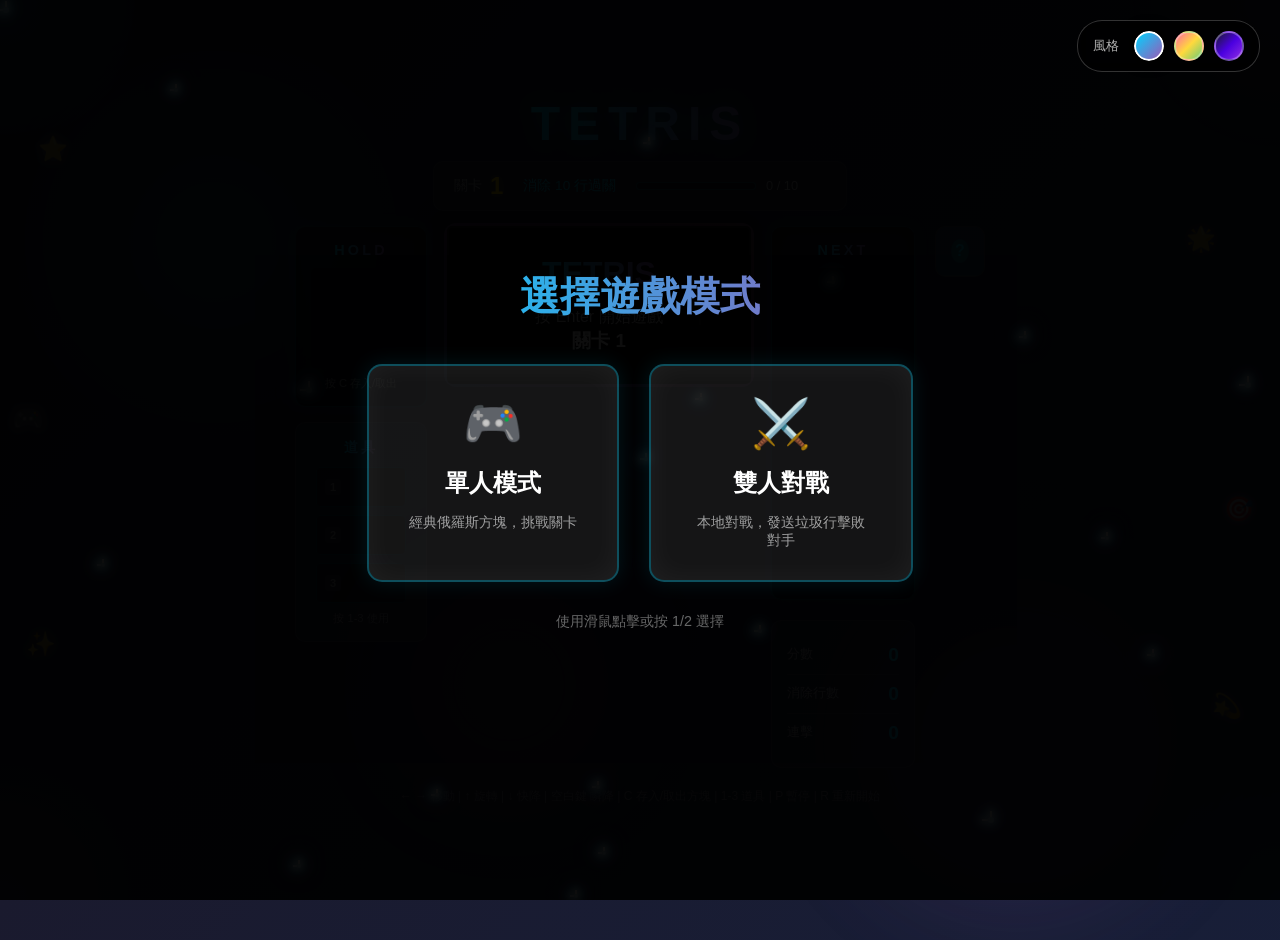
==== commit 2ce992d0: "feat: add theme switching system with 3 visual styles - Add theme switcher UI with bubble, candy, an" ====
--- a/index.html
+++ b/index.html
@@ -35,6 +35,14 @@
 
     <!-- 彩紙效果容器 -->
     <div class="confetti-container" id="confetti-container"></div>
+
+    <!-- 主題切換器 -->
+    <div id="theme-switcher">
+        <span id="theme-label">風格</span>
+        <button class="theme-btn theme-bubble active" data-theme="bubble" title="夢幻泡泡風"></button>
+        <button class="theme-btn theme-candy" data-theme="candy" title="霓虹糖果風"></button>
+        <button class="theme-btn theme-space" data-theme="space" title="太空星際風"></button>
+    </div>
 
     <div id="game-container">
         <header>
--- a/styles/game.css
+++ b/styles/game.css
@@ -2328,3 +2328,390 @@
         filter: brightness(1);
     }
 }
+
+/* ============================================
+   主題切換系統 - Theme Switching System
+   ============================================ */
+
+/* 主題切換按鈕 */
+#theme-switcher {
+    position: fixed;
+    top: 20px;
+    right: 20px;
+    z-index: 2000;
+    display: flex;
+    gap: 10px;
+    background: rgba(0, 0, 0, 0.6);
+    padding: 10px 15px;
+    border-radius: 25px;
+    border: 1px solid rgba(255, 255, 255, 0.2);
+    backdrop-filter: blur(10px);
+}
+
+#theme-switcher .theme-btn {
+    width: 30px;
+    height: 30px;
+    border-radius: 50%;
+    border: 2px solid rgba(255, 255, 255, 0.3);
+    cursor: pointer;
+    transition: all 0.3s ease;
+    position: relative;
+}
+
+#theme-switcher .theme-btn:hover {
+    transform: scale(1.15);
+    border-color: rgba(255, 255, 255, 0.8);
+}
+
+#theme-switcher .theme-btn.active {
+    border-color: #fff;
+    box-shadow: 0 0 15px currentColor;
+}
+
+#theme-switcher .theme-btn.active::after {
+    content: '';
+    position: absolute;
+    top: -4px;
+    left: -4px;
+    right: -4px;
+    bottom: -4px;
+    border: 2px solid currentColor;
+    border-radius: 50%;
+    animation: themePulse 1.5s ease-in-out infinite;
+}
+
+@keyframes themePulse {
+    0%, 100% { opacity: 0.5; transform: scale(1); }
+    50% { opacity: 1; transform: scale(1.1); }
+}
+
+#theme-switcher .theme-bubble {
+    background: linear-gradient(135deg, #00d4ff, #9b59b6);
+}
+
+#theme-switcher .theme-candy {
+    background: linear-gradient(135deg, #ff6b9d, #ffd93d, #6bcb77);
+}
+
+#theme-switcher .theme-space {
+    background: linear-gradient(135deg, #1a1a2e, #4a00e0, #8e2de2);
+}
+
+#theme-label {
+    color: rgba(255, 255, 255, 0.7);
+    font-size: 0.8rem;
+    margin-right: 5px;
+    align-self: center;
+}
+
+/* ============================================
+   霓虹糖果風格 - Neon Candy Theme
+   ============================================ */
+
+body.theme-candy {
+    background: linear-gradient(135deg, #1a1a2e 0%, #2d1b4e 50%, #1a1a2e 100%);
+}
+
+body.theme-candy #background-effects {
+    background: radial-gradient(ellipse at top, rgba(255, 107, 157, 0.1), transparent 50%),
+                radial-gradient(ellipse at bottom, rgba(255, 217, 61, 0.1), transparent 50%);
+}
+
+/* 糖果泡泡 */
+body.theme-candy .bubble {
+    background: radial-gradient(circle at 30% 30%,
+        rgba(255, 255, 255, 0.5),
+        rgba(255, 107, 157, 0.3) 40%,
+        rgba(255, 217, 61, 0.2) 60%,
+        transparent 70%);
+    box-shadow:
+        inset 0 0 20px rgba(255, 255, 255, 0.4),
+        0 0 15px rgba(255, 107, 157, 0.3);
+}
+
+/* 糖果星星 */
+body.theme-candy .star {
+    background: #ffd93d;
+    box-shadow:
+        0 0 6px 2px rgba(255, 217, 61, 0.8),
+        0 0 12px 4px rgba(255, 107, 157, 0.5),
+        0 0 20px 6px rgba(107, 203, 119, 0.3);
+}
+
+/* 糖果光暈 */
+body.theme-candy .glow-orb.cyan {
+    background: radial-gradient(circle, #ff6b9d, transparent 70%);
+}
+
+body.theme-candy .glow-orb.purple {
+    background: radial-gradient(circle, #ffd93d, transparent 70%);
+}
+
+body.theme-candy .glow-orb.pink {
+    background: radial-gradient(circle, #6bcb77, transparent 70%);
+}
+
+/* 糖果按鈕 */
+body.theme-candy .mode-btn {
+    background: rgba(255, 107, 157, 0.1);
+    border: 2px solid rgba(255, 107, 157, 0.4);
+    box-shadow:
+        0 0 20px rgba(255, 107, 157, 0.2),
+        inset 0 0 30px rgba(255, 255, 255, 0.05);
+}
+
+body.theme-candy .mode-btn:hover {
+    background: rgba(255, 217, 61, 0.15);
+    border-color: rgba(255, 217, 61, 0.7);
+    box-shadow:
+        0 0 30px rgba(255, 217, 61, 0.4),
+        0 0 60px rgba(255, 107, 157, 0.2);
+    animation: candyBounce 0.5s ease;
+}
+
+@keyframes candyBounce {
+    0%, 100% { transform: translateY(-5px) scale(1); }
+    50% { transform: translateY(-10px) scale(1.02); }
+}
+
+/* 糖果標題 - 保留漸層但改變顏色 */
+body.theme-candy header h1 {
+    background: linear-gradient(90deg, #ff6b9d, #ffd93d, #6bcb77);
+    background-size: 200% 100%;
+    -webkit-background-clip: text;
+    background-clip: text;
+    animation: candyGradient 3s linear infinite, titleGlow 3s ease-in-out infinite alternate;
+}
+
+@keyframes candyGradient {
+    0% { background-position: 0% 50%; }
+    100% { background-position: 200% 50%; }
+}
+
+body.theme-candy #mode-selection-content h2 {
+    background: linear-gradient(90deg, #ff6b9d, #ffd93d, #6bcb77);
+    background-size: 200% 100%;
+    -webkit-background-clip: text;
+    background-clip: text;
+    animation: candyGradient 3s linear infinite;
+}
+
+/* 糖果裝飾表情 */
+body.theme-candy .floating-emoji {
+    filter: drop-shadow(0 0 8px rgba(255, 217, 61, 0.6));
+}
+
+/* 糖果遊戲面板 */
+body.theme-candy #board-section::before {
+    background: linear-gradient(45deg, #ff6b9d, #ffd93d, #6bcb77, #ff6b9d);
+}
+
+body.theme-candy #hold-section,
+body.theme-candy #next-section {
+    border-color: rgba(255, 107, 157, 0.3);
+    box-shadow: 0 0 15px rgba(255, 107, 157, 0.15);
+}
+
+body.theme-candy #hold-section h3,
+body.theme-candy #next-section h3,
+body.theme-candy #items-section h3 {
+    background: linear-gradient(90deg, #ff6b9d, #ffd93d);
+    -webkit-background-clip: text;
+    background-clip: text;
+}
+
+/* 糖果進度條 */
+body.theme-candy #progress-fill {
+    background: linear-gradient(90deg, #ff6b9d, #ffd93d, #6bcb77);
+}
+
+/* 糖果彩紙顏色 */
+body.theme-candy .confetti {
+    filter: brightness(1.2);
+}
+
+/* ============================================
+   太空星際風格 - Space Galaxy Theme
+   ============================================ */
+
+body.theme-space {
+    background: linear-gradient(135deg, #0d0d1a 0%, #1a0a2e 50%, #0d0d1a 100%);
+}
+
+body.theme-space #background-effects {
+    background:
+        radial-gradient(ellipse at 20% 30%, rgba(138, 43, 226, 0.15), transparent 40%),
+        radial-gradient(ellipse at 80% 70%, rgba(75, 0, 130, 0.15), transparent 40%),
+        radial-gradient(ellipse at 50% 50%, rgba(30, 144, 255, 0.1), transparent 60%);
+}
+
+/* 太空泡泡 - 星雲效果 */
+body.theme-space .bubble {
+    background: radial-gradient(circle at 30% 30%,
+        rgba(255, 255, 255, 0.3),
+        rgba(138, 43, 226, 0.2) 40%,
+        rgba(75, 0, 130, 0.1) 60%,
+        transparent 70%);
+    box-shadow:
+        inset 0 0 25px rgba(138, 43, 226, 0.3),
+        0 0 20px rgba(138, 43, 226, 0.2);
+    animation: floatBubble linear infinite, nebulaGlow 4s ease-in-out infinite;
+}
+
+@keyframes nebulaGlow {
+    0%, 100% { filter: hue-rotate(0deg); }
+    50% { filter: hue-rotate(30deg); }
+}
+
+/* 太空星星 - 更亮更閃 */
+body.theme-space .star {
+    background: #fff;
+    box-shadow:
+        0 0 8px 3px rgba(255, 255, 255, 0.9),
+        0 0 15px 5px rgba(138, 43, 226, 0.6),
+        0 0 25px 8px rgba(30, 144, 255, 0.4);
+}
+
+body.theme-space .star.large {
+    animation: twinkle ease-in-out infinite, starShoot 8s ease-in-out infinite;
+}
+
+@keyframes starShoot {
+    0%, 90%, 100% { transform: translateX(0) translateY(0); }
+    95% { transform: translateX(20px) translateY(-10px); }
+}
+
+/* 太空光暈 - 星雲色 */
+body.theme-space .glow-orb.cyan {
+    background: radial-gradient(circle, rgba(138, 43, 226, 0.6), transparent 70%);
+}
+
+body.theme-space .glow-orb.purple {
+    background: radial-gradient(circle, rgba(75, 0, 130, 0.6), transparent 70%);
+}
+
+body.theme-space .glow-orb.pink {
+    background: radial-gradient(circle, rgba(30, 144, 255, 0.5), transparent 70%);
+}
+
+/* 太空按鈕 */
+body.theme-space .mode-btn {
+    background: rgba(138, 43, 226, 0.1);
+    border: 2px solid rgba(138, 43, 226, 0.4);
+    box-shadow:
+        0 0 25px rgba(138, 43, 226, 0.2),
+        inset 0 0 40px rgba(75, 0, 130, 0.1);
+}
+
+body.theme-space .mode-btn:hover {
+    background: rgba(138, 43, 226, 0.2);
+    border-color: rgba(138, 43, 226, 0.8);
+    box-shadow:
+        0 0 40px rgba(138, 43, 226, 0.4),
+        0 0 80px rgba(30, 144, 255, 0.2),
+        inset 0 0 40px rgba(255, 255, 255, 0.05);
+}
+
+/* 太空標題 */
+body.theme-space header h1 {
+    background: linear-gradient(90deg, #8a2be2, #4169e1, #1e90ff, #8a2be2);
+    background-size: 300% 100%;
+    -webkit-background-clip: text;
+    background-clip: text;
+    animation: spaceGradient 4s linear infinite, titleGlow 3s ease-in-out infinite alternate;
+    text-shadow: 0 0 30px rgba(138, 43, 226, 0.8);
+}
+
+@keyframes spaceGradient {
+    0% { background-position: 0% 50%; }
+    100% { background-position: 300% 50%; }
+}
+
+body.theme-space #mode-selection-content h2 {
+    background: linear-gradient(90deg, #8a2be2, #4169e1, #1e90ff);
+    -webkit-background-clip: text;
+    background-clip: text;
+}
+
+/* 太空裝飾 */
+body.theme-space .floating-emoji {
+    filter: drop-shadow(0 0 10px rgba(138, 43, 226, 0.8));
+}
+
+body.theme-space .corner-decoration.top-left,
+body.theme-space .corner-decoration.bottom-right {
+    background: radial-gradient(circle at center, rgba(138, 43, 226, 0.3), transparent 70%);
+}
+
+body.theme-space .corner-decoration.top-right,
+body.theme-space .corner-decoration.bottom-left {
+    background: radial-gradient(circle at center, rgba(30, 144, 255, 0.3), transparent 70%);
+}
+
+/* 太空遊戲面板 */
+body.theme-space #board-section::before {
+    background: linear-gradient(45deg, #8a2be2, #4169e1, #1e90ff, #8a2be2);
+}
+
+body.theme-space #hold-section,
+body.theme-space #next-section {
+    border-color: rgba(138, 43, 226, 0.3);
+    box-shadow:
+        0 0 20px rgba(138, 43, 226, 0.15),
+        inset 0 0 30px rgba(75, 0, 130, 0.1);
+}
+
+body.theme-space #hold-section h3,
+body.theme-space #next-section h3,
+body.theme-space #items-section h3 {
+    background: linear-gradient(90deg, #8a2be2, #1e90ff);
+    -webkit-background-clip: text;
+    background-clip: text;
+}
+
+/* 太空進度條 */
+body.theme-space #progress-fill {
+    background: linear-gradient(90deg, #8a2be2, #4169e1, #1e90ff);
+}
+
+/* 流星效果 */
+body.theme-space .meteor {
+    position: absolute;
+    width: 2px;
+    height: 80px;
+    background: linear-gradient(to bottom, transparent, rgba(255, 255, 255, 0.8), transparent);
+    transform: rotate(-45deg);
+    animation: meteorFall 2s linear forwards;
+    pointer-events: none;
+}
+
+@keyframes meteorFall {
+    0% {
+        opacity: 0;
+        transform: translateX(0) translateY(0) rotate(-45deg);
+    }
+    10% {
+        opacity: 1;
+    }
+    90% {
+        opacity: 1;
+    }
+    100% {
+        opacity: 0;
+        transform: translateX(300px) translateY(300px) rotate(-45deg);
+    }
+}
+
+/* 星座連線效果 */
+body.theme-space .constellation-line {
+    position: absolute;
+    height: 1px;
+    background: linear-gradient(90deg, transparent, rgba(255, 255, 255, 0.3), transparent);
+    pointer-events: none;
+    animation: constellationFade 3s ease-in-out infinite;
+}
+
+@keyframes constellationFade {
+    0%, 100% { opacity: 0.2; }
+    50% { opacity: 0.5; }
+}
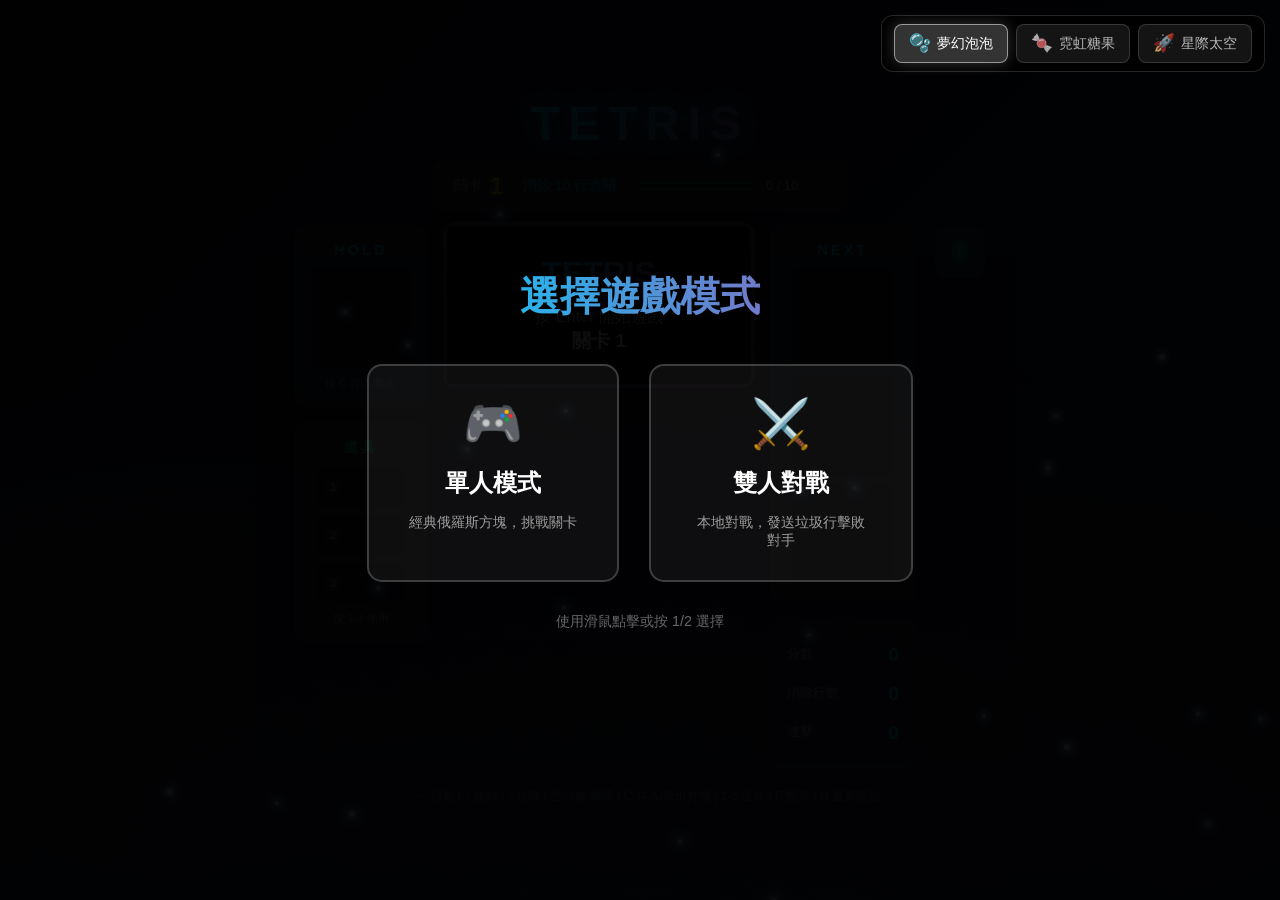
==== commit c68638b8: "feat: enhance theme system with distinct visual styles Major improvements: - Theme switcher now disp" ====
--- a/index.html
+++ b/index.html
@@ -12,36 +12,26 @@
         <!-- 泡泡、星星將由 JS 動態生成 -->
     </div>
 
-    <!-- 光暈效果層 -->
-    <div class="glow-orb cyan" style="width: 300px; height: 300px; top: 10%; left: 5%;"></div>
-    <div class="glow-orb purple" style="width: 400px; height: 400px; top: 60%; right: 5%;"></div>
-    <div class="glow-orb pink" style="width: 250px; height: 250px; bottom: 10%; left: 30%;"></div>
-
-    <!-- 角落裝飾 -->
-    <div class="corner-decoration top-left"></div>
-    <div class="corner-decoration top-right"></div>
-    <div class="corner-decoration bottom-left"></div>
-    <div class="corner-decoration bottom-right"></div>
-
-    <!-- 可愛裝飾元素 -->
-    <div id="decorations">
-        <span class="floating-emoji" style="top: 15%; left: 3%;">⭐</span>
-        <span class="floating-emoji" style="top: 25%; right: 5%; animation-delay: 1s;">🌟</span>
-        <span class="floating-emoji" style="top: 70%; left: 2%; animation-delay: 2s;">✨</span>
-        <span class="floating-emoji" style="bottom: 20%; right: 3%; animation-delay: 0.5s;">💫</span>
-        <span class="floating-emoji" style="top: 45%; left: 1%; animation-delay: 1.5s;">🎮</span>
-        <span class="floating-emoji" style="top: 55%; right: 2%; animation-delay: 2.5s;">🎯</span>
-    </div>
+    <!-- 主題背景層 - 由 JS 根據主題動態管理 -->
+    <div id="theme-background"></div>
 
     <!-- 彩紙效果容器 -->
     <div class="confetti-container" id="confetti-container"></div>
 
     <!-- 主題切換器 -->
     <div id="theme-switcher">
-        <span id="theme-label">風格</span>
-        <button class="theme-btn theme-bubble active" data-theme="bubble" title="夢幻泡泡風"></button>
-        <button class="theme-btn theme-candy" data-theme="candy" title="霓虹糖果風"></button>
-        <button class="theme-btn theme-space" data-theme="space" title="太空星際風"></button>
+        <button class="theme-btn active" data-theme="bubble">
+            <span class="theme-icon">🫧</span>
+            <span class="theme-name">夢幻泡泡</span>
+        </button>
+        <button class="theme-btn" data-theme="candy">
+            <span class="theme-icon">🍬</span>
+            <span class="theme-name">霓虹糖果</span>
+        </button>
+        <button class="theme-btn" data-theme="space">
+            <span class="theme-icon">🚀</span>
+            <span class="theme-name">星際太空</span>
+        </button>
     </div>
 
     <div id="game-container">
--- a/styles/game.css
+++ b/styles/game.css
@@ -1460,11 +1460,62 @@
 }
 
 /* ============================================
-   夢幻泡泡風格 - Dreamy Bubble Theme
+   主題切換系統 - Theme Switching System
    ============================================ */
 
-/* 背景效果容器 */
-#background-effects {
+/* 主題切換器 - 顯示風格名稱按鈕 */
+#theme-switcher {
+    position: fixed;
+    top: 15px;
+    right: 15px;
+    z-index: 2000;
+    display: flex;
+    gap: 8px;
+    background: rgba(0, 0, 0, 0.7);
+    padding: 8px 12px;
+    border-radius: 12px;
+    border: 1px solid rgba(255, 255, 255, 0.15);
+    backdrop-filter: blur(10px);
+}
+
+#theme-switcher .theme-btn {
+    display: flex;
+    align-items: center;
+    gap: 6px;
+    padding: 8px 14px;
+    background: rgba(255, 255, 255, 0.08);
+    border: 1px solid rgba(255, 255, 255, 0.15);
+    border-radius: 8px;
+    cursor: pointer;
+    transition: all 0.3s ease;
+    color: rgba(255, 255, 255, 0.7);
+    font-size: 0.85rem;
+}
+
+#theme-switcher .theme-btn:hover {
+    background: rgba(255, 255, 255, 0.15);
+    border-color: rgba(255, 255, 255, 0.3);
+    color: #fff;
+    transform: translateY(-2px);
+}
+
+#theme-switcher .theme-btn.active {
+    background: rgba(255, 255, 255, 0.2);
+    border-color: rgba(255, 255, 255, 0.5);
+    color: #fff;
+    box-shadow: 0 0 15px rgba(255, 255, 255, 0.2);
+}
+
+#theme-switcher .theme-icon {
+    font-size: 1.1rem;
+}
+
+#theme-switcher .theme-name {
+    font-weight: 500;
+}
+
+/* 主題背景層 */
+#theme-background {
     position: fixed;
     top: 0;
     left: 0;
@@ -1475,140 +1526,7 @@
     overflow: hidden;
 }
 
-/* 泡泡樣式 */
-.bubble {
-    position: absolute;
-    border-radius: 50%;
-    background: radial-gradient(circle at 30% 30%,
-        rgba(255, 255, 255, 0.4),
-        rgba(0, 212, 255, 0.2) 40%,
-        rgba(155, 89, 182, 0.1) 60%,
-        transparent 70%);
-    box-shadow:
-        inset 0 0 20px rgba(255, 255, 255, 0.3),
-        0 0 10px rgba(0, 212, 255, 0.2);
-    animation: floatBubble linear infinite;
-    opacity: 0;
-}
-
-.bubble::before {
-    content: '';
-    position: absolute;
-    top: 15%;
-    left: 20%;
-    width: 30%;
-    height: 20%;
-    background: rgba(255, 255, 255, 0.6);
-    border-radius: 50%;
-    transform: rotate(-40deg);
-}
-
-@keyframes floatBubble {
-    0% {
-        transform: translateY(100vh) translateX(0) scale(0.5);
-        opacity: 0;
-    }
-    10% {
-        opacity: 0.7;
-    }
-    90% {
-        opacity: 0.7;
-    }
-    100% {
-        transform: translateY(-100px) translateX(var(--drift, 50px)) scale(1);
-        opacity: 0;
-    }
-}
-
-/* 星星粒子樣式 */
-.star {
-    position: absolute;
-    width: 4px;
-    height: 4px;
-    background: #fff;
-    border-radius: 50%;
-    box-shadow:
-        0 0 6px 2px rgba(255, 255, 255, 0.8),
-        0 0 12px 4px rgba(0, 212, 255, 0.5),
-        0 0 20px 6px rgba(155, 89, 182, 0.3);
-    animation: twinkle ease-in-out infinite;
-}
-
-.star.large {
-    width: 6px;
-    height: 6px;
-}
-
-.star::before,
-.star::after {
-    content: '';
-    position: absolute;
-    background: inherit;
-}
-
-.star::before {
-    width: 100%;
-    height: 2px;
-    top: 50%;
-    left: -100%;
-    transform: translateY(-50%);
-    box-shadow: inherit;
-}
-
-.star::after {
-    width: 2px;
-    height: 100%;
-    top: -100%;
-    left: 50%;
-    transform: translateX(-50%);
-    box-shadow: inherit;
-}
-
-@keyframes twinkle {
-    0%, 100% {
-        opacity: 0.3;
-        transform: scale(0.8);
-    }
-    50% {
-        opacity: 1;
-        transform: scale(1.2);
-    }
-}
-
-/* 柔和光暈效果 */
-.glow-orb {
-    position: absolute;
-    border-radius: 50%;
-    filter: blur(60px);
-    opacity: 0.3;
-    animation: glowPulse 8s ease-in-out infinite;
-}
-
-.glow-orb.cyan {
-    background: radial-gradient(circle, #00d4ff, transparent 70%);
-}
-
-.glow-orb.purple {
-    background: radial-gradient(circle, #9b59b6, transparent 70%);
-}
-
-.glow-orb.pink {
-    background: radial-gradient(circle, #ff6b9d, transparent 70%);
-}
-
-@keyframes glowPulse {
-    0%, 100% {
-        opacity: 0.2;
-        transform: scale(1);
-    }
-    50% {
-        opacity: 0.4;
-        transform: scale(1.1);
-    }
-}
-
-/* 可愛裝飾元素 */
-#decorations {
+#background-effects {
     position: fixed;
     top: 0;
     left: 0;
@@ -1616,244 +1534,620 @@
     height: 100%;
     pointer-events: none;
     z-index: 1;
-}
-
-.floating-emoji {
-    position: absolute;
-    font-size: 1.5rem;
-    animation: floatEmoji 6s ease-in-out infinite;
-    opacity: 0.6;
-    filter: drop-shadow(0 0 5px rgba(255, 255, 255, 0.5));
-}
-
-@keyframes floatEmoji {
+    overflow: hidden;
+}
+
+/* ============================================
+   夢幻泡泡主題 - Dreamy Bubble Theme
+   大泡泡漂浮 + 水波紋漣漪 + 柔和漸層
+   ============================================ */
+
+/* 泡泡主題背景 - 水波紋漣漪效果 */
+body.theme-bubble #theme-background,
+body:not(.theme-candy):not(.theme-space) #theme-background {
+    background:
+        radial-gradient(ellipse 80% 50% at 50% 120%, rgba(0, 212, 255, 0.15), transparent),
+        radial-gradient(ellipse 60% 40% at 20% 80%, rgba(155, 89, 182, 0.1), transparent),
+        radial-gradient(ellipse 60% 40% at 80% 80%, rgba(255, 107, 157, 0.08), transparent);
+    animation: bubbleBackgroundWave 8s ease-in-out infinite;
+}
+
+@keyframes bubbleBackgroundWave {
     0%, 100% {
-        transform: translateY(0) rotate(0deg);
-    }
-    25% {
-        transform: translateY(-10px) rotate(5deg);
+        background-position: 0% 0%, 0% 0%, 0% 0%;
+        filter: hue-rotate(0deg);
     }
     50% {
-        transform: translateY(-5px) rotate(-3deg);
-    }
-    75% {
-        transform: translateY(-15px) rotate(3deg);
-    }
-}
-
-/* 角落裝飾 */
-.corner-decoration {
-    position: fixed;
-    width: 150px;
-    height: 150px;
+        background-position: 5% 5%, -5% 5%, 5% -5%;
+        filter: hue-rotate(10deg);
+    }
+}
+
+/* 大泡泡樣式 - 更大更明顯 */
+.bubble {
+    position: absolute;
+    border-radius: 50%;
+    background: radial-gradient(circle at 30% 30%,
+        rgba(255, 255, 255, 0.5),
+        rgba(0, 212, 255, 0.25) 40%,
+        rgba(155, 89, 182, 0.15) 60%,
+        transparent 70%);
+    box-shadow:
+        inset 0 0 30px rgba(255, 255, 255, 0.4),
+        inset -10px -10px 30px rgba(0, 212, 255, 0.2),
+        0 0 20px rgba(0, 212, 255, 0.3),
+        0 0 40px rgba(155, 89, 182, 0.15);
+    animation: floatBubble linear infinite;
+    opacity: 0;
+    backdrop-filter: blur(2px);
+}
+
+.bubble::before {
+    content: '';
+    position: absolute;
+    top: 12%;
+    left: 18%;
+    width: 35%;
+    height: 25%;
+    background: linear-gradient(135deg, rgba(255, 255, 255, 0.8), transparent);
+    border-radius: 50%;
+    transform: rotate(-40deg);
+}
+
+.bubble::after {
+    content: '';
+    position: absolute;
+    bottom: 20%;
+    right: 20%;
+    width: 15%;
+    height: 10%;
+    background: rgba(255, 255, 255, 0.3);
+    border-radius: 50%;
+}
+
+@keyframes floatBubble {
+    0% {
+        transform: translateY(100vh) translateX(0) scale(0.3) rotate(0deg);
+        opacity: 0;
+    }
+    10% {
+        opacity: 0.8;
+    }
+    50% {
+        transform: translateY(50vh) translateX(var(--drift, 50px)) scale(0.8) rotate(180deg);
+    }
+    90% {
+        opacity: 0.8;
+    }
+    100% {
+        transform: translateY(-150px) translateX(calc(var(--drift, 50px) * 2)) scale(1.2) rotate(360deg);
+        opacity: 0;
+    }
+}
+
+/* 水波紋效果 */
+.water-ripple {
+    position: absolute;
+    border-radius: 50%;
+    border: 2px solid rgba(0, 212, 255, 0.3);
+    animation: rippleExpand 4s ease-out infinite;
     pointer-events: none;
-    opacity: 0.15;
-    z-index: 1;
-}
-
-.corner-decoration.top-left {
+}
+
+@keyframes rippleExpand {
+    0% {
+        width: 0;
+        height: 0;
+        opacity: 0.6;
+    }
+    100% {
+        width: 400px;
+        height: 400px;
+        margin-left: -200px;
+        margin-top: -200px;
+        opacity: 0;
+    }
+}
+
+/* ============================================
+   霓虹糖果主題 - Neon Candy Theme
+   彩虹條紋 + 波浪動畫 + 糖果光暈
+   ============================================ */
+
+body.theme-candy {
+    background: linear-gradient(135deg, #1a0a2e 0%, #2d1b4e 50%, #1a0a2e 100%);
+}
+
+/* 糖果主題背景 - 彩虹條紋波浪 */
+body.theme-candy #theme-background {
+    background:
+        repeating-linear-gradient(
+            45deg,
+            transparent,
+            transparent 60px,
+            rgba(255, 107, 157, 0.03) 60px,
+            rgba(255, 107, 157, 0.03) 120px
+        ),
+        repeating-linear-gradient(
+            -45deg,
+            transparent,
+            transparent 60px,
+            rgba(255, 217, 61, 0.03) 60px,
+            rgba(255, 217, 61, 0.03) 120px
+        );
+    animation: candyStripeMove 20s linear infinite;
+}
+
+body.theme-candy #theme-background::before {
+    content: '';
+    position: absolute;
     top: 0;
     left: 0;
-    background: radial-gradient(circle at top left, #00d4ff, transparent 70%);
-}
-
-.corner-decoration.top-right {
-    top: 0;
     right: 0;
-    background: radial-gradient(circle at top right, #9b59b6, transparent 70%);
-}
-
-.corner-decoration.bottom-left {
+    bottom: 0;
+    background:
+        radial-gradient(ellipse 100% 60% at 50% 100%, rgba(255, 107, 157, 0.2), transparent 50%),
+        radial-gradient(ellipse 80% 40% at 0% 50%, rgba(255, 217, 61, 0.15), transparent 50%),
+        radial-gradient(ellipse 80% 40% at 100% 50%, rgba(107, 203, 119, 0.15), transparent 50%);
+    animation: candyGlowPulse 4s ease-in-out infinite;
+}
+
+@keyframes candyStripeMove {
+    0% { background-position: 0 0, 0 0; }
+    100% { background-position: 120px 120px, -120px 120px; }
+}
+
+@keyframes candyGlowPulse {
+    0%, 100% { opacity: 0.8; }
+    50% { opacity: 1; }
+}
+
+/* 糖果波浪效果 */
+body.theme-candy #theme-background::after {
+    content: '';
+    position: absolute;
     bottom: 0;
     left: 0;
-    background: radial-gradient(circle at bottom left, #9b59b6, transparent 70%);
-}
-
-.corner-decoration.bottom-right {
+    right: 0;
+    height: 200px;
+    background:
+        url("data:image/svg+xml,%3Csvg xmlns='http://www.w3.org/2000/svg' viewBox='0 0 1440 320'%3E%3Cpath fill='rgba(255,107,157,0.1)' d='M0,160L48,176C96,192,192,224,288,213.3C384,203,480,149,576,138.7C672,128,768,160,864,181.3C960,203,1056,213,1152,197.3C1248,181,1344,139,1392,117.3L1440,96L1440,320L1392,320C1344,320,1248,320,1152,320C1056,320,960,320,864,320C768,320,672,320,576,320C480,320,384,320,288,320C192,320,96,320,48,320L0,320Z'%3E%3C/path%3E%3C/svg%3E");
+    background-size: cover;
+    animation: candyWave 6s ease-in-out infinite;
+}
+
+@keyframes candyWave {
+    0%, 100% { transform: translateX(0) scaleY(1); }
+    50% { transform: translateX(-20px) scaleY(1.1); }
+}
+
+/* 糖果主題泡泡 - 更圓潤光澤 */
+body.theme-candy .bubble {
+    background: radial-gradient(circle at 30% 30%,
+        rgba(255, 255, 255, 0.6),
+        rgba(255, 107, 157, 0.3) 40%,
+        rgba(255, 217, 61, 0.2) 60%,
+        transparent 70%);
+    box-shadow:
+        inset 0 0 30px rgba(255, 255, 255, 0.5),
+        0 0 25px rgba(255, 107, 157, 0.4),
+        0 0 50px rgba(255, 217, 61, 0.2);
+    animation: floatBubble linear infinite, candyBubbleGlow 2s ease-in-out infinite;
+}
+
+@keyframes candyBubbleGlow {
+    0%, 100% { filter: hue-rotate(0deg) brightness(1); }
+    50% { filter: hue-rotate(30deg) brightness(1.1); }
+}
+
+/* 糖果漂浮星星 - 彩虹色 */
+body.theme-candy .candy-star {
+    position: absolute;
+    width: 20px;
+    height: 20px;
+    background: linear-gradient(135deg, #ff6b9d, #ffd93d, #6bcb77);
+    clip-path: polygon(50% 0%, 61% 35%, 98% 35%, 68% 57%, 79% 91%, 50% 70%, 21% 91%, 32% 57%, 2% 35%, 39% 35%);
+    animation: candyStarFloat 8s ease-in-out infinite, candyStarSpin 4s linear infinite;
+    filter: drop-shadow(0 0 10px currentColor);
+}
+
+@keyframes candyStarFloat {
+    0%, 100% { transform: translateY(0) scale(1); }
+    50% { transform: translateY(-30px) scale(1.1); }
+}
+
+@keyframes candyStarSpin {
+    0% { transform: rotate(0deg); }
+    100% { transform: rotate(360deg); }
+}
+
+/* 糖果主題標題 */
+body.theme-candy header h1 {
+    background: linear-gradient(90deg, #ff6b9d, #ffd93d, #6bcb77, #ff6b9d);
+    background-size: 300% 100%;
+    -webkit-background-clip: text;
+    background-clip: text;
+    animation: candyGradientFlow 3s linear infinite;
+    text-shadow: 0 0 30px rgba(255, 107, 157, 0.5);
+}
+
+@keyframes candyGradientFlow {
+    0% { background-position: 0% 50%; }
+    100% { background-position: 300% 50%; }
+}
+
+body.theme-candy #mode-selection-content h2 {
+    background: linear-gradient(90deg, #ff6b9d, #ffd93d, #6bcb77);
+    -webkit-background-clip: text;
+    background-clip: text;
+    -webkit-text-fill-color: transparent;
+}
+
+/* 糖果主題按鈕 */
+body.theme-candy .mode-btn {
+    background: rgba(255, 107, 157, 0.1);
+    border: 2px solid rgba(255, 107, 157, 0.4);
+    box-shadow: 0 0 20px rgba(255, 107, 157, 0.2);
+}
+
+body.theme-candy .mode-btn:hover {
+    background: rgba(255, 217, 61, 0.15);
+    border-color: rgba(255, 217, 61, 0.7);
+    box-shadow: 0 0 30px rgba(255, 217, 61, 0.4);
+    animation: candyBounce 0.5s ease;
+}
+
+@keyframes candyBounce {
+    0%, 100% { transform: translateY(-5px) scale(1); }
+    50% { transform: translateY(-12px) scale(1.03); }
+}
+
+/* 糖果主題遊戲面板 */
+body.theme-candy #board-section::before {
+    background: linear-gradient(45deg, #ff6b9d, #ffd93d, #6bcb77, #ff6b9d);
+    background-size: 300% 300%;
+    animation: candyBorderGlow 3s ease infinite;
+}
+
+@keyframes candyBorderGlow {
+    0%, 100% { background-position: 0% 50%; }
+    50% { background-position: 100% 50%; }
+}
+
+body.theme-candy #hold-section h3,
+body.theme-candy #next-section h3,
+body.theme-candy #items-section h3 {
+    background: linear-gradient(90deg, #ff6b9d, #ffd93d);
+    -webkit-background-clip: text;
+    background-clip: text;
+    -webkit-text-fill-color: transparent;
+}
+
+body.theme-candy #progress-fill {
+    background: linear-gradient(90deg, #ff6b9d, #ffd93d, #6bcb77);
+}
+
+/* ============================================
+   星際太空主題 - Space Galaxy Theme
+   星空點點 + 大流星 + 星雲漩渦
+   ============================================ */
+
+body.theme-space {
+    background: linear-gradient(135deg, #0a0a15 0%, #0d0d25 50%, #0a0a15 100%);
+}
+
+/* 太空主題背景 - 星空 + 星雲 */
+body.theme-space #theme-background {
+    background:
+        radial-gradient(ellipse 150% 100% at 50% 0%, rgba(138, 43, 226, 0.15), transparent 50%),
+        radial-gradient(ellipse 100% 80% at 0% 100%, rgba(75, 0, 130, 0.2), transparent 40%),
+        radial-gradient(ellipse 100% 80% at 100% 100%, rgba(30, 144, 255, 0.15), transparent 40%);
+    animation: spaceNebulaFlow 15s ease-in-out infinite;
+}
+
+body.theme-space #theme-background::before {
+    content: '';
+    position: absolute;
+    top: 0;
+    left: 0;
+    right: 0;
     bottom: 0;
-    right: 0;
-    background: radial-gradient(circle at bottom right, #00d4ff, transparent 70%);
-}
-
-/* 增強按鈕效果 - 夢幻風格 */
-.mode-btn {
-    position: relative;
-    overflow: hidden;
-    background: rgba(255, 255, 255, 0.08);
-    border: 2px solid rgba(0, 212, 255, 0.3);
+    background-image:
+        radial-gradient(2px 2px at 20px 30px, rgba(255,255,255,0.8), transparent),
+        radial-gradient(2px 2px at 40px 70px, rgba(255,255,255,0.6), transparent),
+        radial-gradient(1px 1px at 90px 40px, rgba(255,255,255,0.9), transparent),
+        radial-gradient(2px 2px at 130px 80px, rgba(255,255,255,0.5), transparent),
+        radial-gradient(1px 1px at 160px 120px, rgba(255,255,255,0.7), transparent),
+        radial-gradient(2px 2px at 200px 50px, rgba(138,43,226,0.8), transparent),
+        radial-gradient(1px 1px at 250px 150px, rgba(255,255,255,0.6), transparent),
+        radial-gradient(2px 2px at 300px 100px, rgba(30,144,255,0.7), transparent);
+    background-size: 350px 200px;
+    animation: spaceStarsMove 60s linear infinite;
+}
+
+@keyframes spaceNebulaFlow {
+    0%, 100% {
+        filter: hue-rotate(0deg);
+        opacity: 0.8;
+    }
+    50% {
+        filter: hue-rotate(20deg);
+        opacity: 1;
+    }
+}
+
+@keyframes spaceStarsMove {
+    0% { background-position: 0 0; }
+    100% { background-position: 350px 200px; }
+}
+
+/* 星雲漩渦效果 */
+body.theme-space #theme-background::after {
+    content: '';
+    position: absolute;
+    top: 50%;
+    left: 50%;
+    width: 800px;
+    height: 800px;
+    margin: -400px 0 0 -400px;
+    background:
+        conic-gradient(from 0deg,
+            transparent 0deg,
+            rgba(138, 43, 226, 0.1) 60deg,
+            transparent 120deg,
+            rgba(30, 144, 255, 0.08) 180deg,
+            transparent 240deg,
+            rgba(75, 0, 130, 0.1) 300deg,
+            transparent 360deg
+        );
+    border-radius: 50%;
+    animation: spaceNebulaRotate 60s linear infinite;
+    opacity: 0.6;
+}
+
+@keyframes spaceNebulaRotate {
+    0% { transform: rotate(0deg); }
+    100% { transform: rotate(360deg); }
+}
+
+/* 太空主題泡泡 - 改為星球效果 */
+body.theme-space .bubble {
+    background: radial-gradient(circle at 35% 35%,
+        rgba(200, 200, 220, 0.4),
+        rgba(138, 43, 226, 0.3) 40%,
+        rgba(75, 0, 130, 0.2) 60%,
+        rgba(30, 30, 60, 0.3) 80%,
+        transparent 90%);
     box-shadow:
-        0 0 20px rgba(0, 212, 255, 0.1),
-        inset 0 0 30px rgba(255, 255, 255, 0.05);
-}
-
-.mode-btn::before {
+        inset -15px -15px 30px rgba(0, 0, 0, 0.5),
+        inset 5px 5px 20px rgba(255, 255, 255, 0.2),
+        0 0 30px rgba(138, 43, 226, 0.4),
+        0 0 60px rgba(75, 0, 130, 0.2);
+    border: 1px solid rgba(138, 43, 226, 0.2);
+}
+
+body.theme-space .bubble::before {
+    background: radial-gradient(circle, rgba(255, 255, 255, 0.6), transparent 70%);
+    width: 25%;
+    height: 15%;
+}
+
+body.theme-space .bubble::after {
+    background: none;
+    border: none;
+}
+
+/* 大流星效果 */
+.meteor {
+    position: absolute;
+    width: 3px;
+    height: 150px;
+    background: linear-gradient(to bottom,
+        transparent 0%,
+        rgba(255, 255, 255, 0.2) 20%,
+        rgba(255, 255, 255, 0.9) 50%,
+        rgba(138, 43, 226, 0.8) 70%,
+        transparent 100%);
+    transform: rotate(-45deg);
+    animation: meteorFall 2.5s linear forwards;
+    pointer-events: none;
+    filter: blur(0.5px);
+    box-shadow:
+        0 0 10px rgba(255, 255, 255, 0.5),
+        0 0 20px rgba(138, 43, 226, 0.3);
+}
+
+.meteor::before {
     content: '';
     position: absolute;
-    top: -50%;
-    left: -50%;
-    width: 200%;
-    height: 200%;
-    background: linear-gradient(
-        45deg,
-        transparent,
-        rgba(255, 255, 255, 0.1),
-        transparent
-    );
-    transform: rotate(45deg);
-    transition: all 0.5s;
-    opacity: 0;
-}
-
-.mode-btn:hover::before {
-    animation: shimmer 1.5s infinite;
-}
-
-@keyframes shimmer {
+    top: 50%;
+    left: 50%;
+    width: 8px;
+    height: 8px;
+    margin: -4px 0 0 -4px;
+    background: #fff;
+    border-radius: 50%;
+    box-shadow: 0 0 15px 5px rgba(255, 255, 255, 0.8);
+}
+
+@keyframes meteorFall {
     0% {
-        transform: translateX(-100%) rotate(45deg);
+        opacity: 0;
+        transform: translateX(0) translateY(0) rotate(-45deg);
+    }
+    10% {
+        opacity: 1;
+    }
+    85% {
+        opacity: 1;
     }
     100% {
-        transform: translateX(100%) rotate(45deg);
-    }
-}
-
-.mode-btn:hover {
-    background: rgba(0, 212, 255, 0.15);
-    border-color: rgba(0, 212, 255, 0.6);
+        opacity: 0;
+        transform: translateX(500px) translateY(500px) rotate(-45deg);
+    }
+}
+
+/* 星星閃爍 - 太空版 */
+body.theme-space .star {
+    width: 3px;
+    height: 3px;
+    background: #fff;
     box-shadow:
-        0 0 30px rgba(0, 212, 255, 0.3),
-        0 0 60px rgba(155, 89, 182, 0.2),
-        inset 0 0 30px rgba(255, 255, 255, 0.1);
-}
-
-/* 增強標題光暈效果 */
-header h1 {
-    animation: titleGlow 3s ease-in-out infinite alternate;
-}
-
-@keyframes titleGlow {
-    0% {
-        text-shadow:
-            0 0 20px rgba(0, 212, 255, 0.5),
-            0 0 40px rgba(0, 212, 255, 0.3);
-        filter: brightness(1);
-    }
-    100% {
-        text-shadow:
-            0 0 30px rgba(0, 212, 255, 0.7),
-            0 0 60px rgba(155, 89, 182, 0.5),
-            0 0 80px rgba(0, 212, 255, 0.3);
-        filter: brightness(1.1);
-    }
-}
-
-/* 遊戲面板增強 - 發光邊框 */
-#board-section {
-    position: relative;
-}
-
-#board-section::before {
-    content: '';
-    position: absolute;
-    top: -3px;
-    left: -3px;
-    right: -3px;
-    bottom: -3px;
-    background: linear-gradient(45deg, #00d4ff, #9b59b6, #ff6b9d, #00d4ff);
+        0 0 8px 3px rgba(255, 255, 255, 0.9),
+        0 0 15px 5px rgba(138, 43, 226, 0.6),
+        0 0 25px 8px rgba(30, 144, 255, 0.3);
+}
+
+body.theme-space .star.large {
+    width: 5px;
+    height: 5px;
+    box-shadow:
+        0 0 12px 4px rgba(255, 255, 255, 1),
+        0 0 25px 8px rgba(138, 43, 226, 0.7),
+        0 0 40px 12px rgba(30, 144, 255, 0.4);
+}
+
+/* 太空主題標題 */
+body.theme-space header h1 {
+    background: linear-gradient(90deg, #8a2be2, #4169e1, #1e90ff, #8a2be2);
+    background-size: 300% 100%;
+    -webkit-background-clip: text;
+    background-clip: text;
+    animation: spaceGradient 4s linear infinite;
+    text-shadow: 0 0 40px rgba(138, 43, 226, 0.8);
+}
+
+@keyframes spaceGradient {
+    0% { background-position: 0% 50%; }
+    100% { background-position: 300% 50%; }
+}
+
+body.theme-space #mode-selection-content h2 {
+    background: linear-gradient(90deg, #8a2be2, #4169e1, #1e90ff);
+    -webkit-background-clip: text;
+    background-clip: text;
+    -webkit-text-fill-color: transparent;
+}
+
+/* 太空主題按鈕 */
+body.theme-space .mode-btn {
+    background: rgba(138, 43, 226, 0.1);
+    border: 2px solid rgba(138, 43, 226, 0.4);
+    box-shadow:
+        0 0 25px rgba(138, 43, 226, 0.2),
+        inset 0 0 40px rgba(75, 0, 130, 0.1);
+}
+
+body.theme-space .mode-btn:hover {
+    background: rgba(138, 43, 226, 0.2);
+    border-color: rgba(138, 43, 226, 0.8);
+    box-shadow:
+        0 0 40px rgba(138, 43, 226, 0.4),
+        0 0 80px rgba(30, 144, 255, 0.2);
+}
+
+/* 太空主題遊戲面板 */
+body.theme-space #board-section::before {
+    background: linear-gradient(45deg, #8a2be2, #4169e1, #1e90ff, #8a2be2);
     background-size: 300% 300%;
-    border-radius: 12px;
-    z-index: -1;
-    animation: borderGlow 4s ease infinite;
-    opacity: 0.5;
-}
-
-@keyframes borderGlow {
+    animation: spaceBorderGlow 4s ease infinite;
+}
+
+@keyframes spaceBorderGlow {
+    0%, 100% { background-position: 0% 50%; }
+    50% { background-position: 100% 50%; }
+}
+
+body.theme-space #hold-section,
+body.theme-space #next-section {
+    border-color: rgba(138, 43, 226, 0.3);
+    box-shadow: 0 0 20px rgba(138, 43, 226, 0.15);
+}
+
+body.theme-space #hold-section h3,
+body.theme-space #next-section h3,
+body.theme-space #items-section h3 {
+    background: linear-gradient(90deg, #8a2be2, #1e90ff);
+    -webkit-background-clip: text;
+    background-clip: text;
+    -webkit-text-fill-color: transparent;
+}
+
+body.theme-space #progress-fill {
+    background: linear-gradient(90deg, #8a2be2, #4169e1, #1e90ff);
+}
+
+/* ============================================
+   通用主題星星閃爍
+   ============================================ */
+
+.star {
+    position: absolute;
+    width: 4px;
+    height: 4px;
+    background: #fff;
+    border-radius: 50%;
+    box-shadow:
+        0 0 6px 2px rgba(255, 255, 255, 0.8),
+        0 0 12px 4px rgba(0, 212, 255, 0.5);
+    animation: twinkle ease-in-out infinite;
+}
+
+.star.large {
+    width: 6px;
+    height: 6px;
+}
+
+@keyframes twinkle {
     0%, 100% {
-        background-position: 0% 50%;
+        opacity: 0.3;
+        transform: scale(0.8);
     }
     50% {
-        background-position: 100% 50%;
-    }
-}
-
-/* Hold 和 Next 區域增強 */
-#hold-section,
-#next-section {
-    position: relative;
-    background: rgba(0, 0, 0, 0.4);
-    border: 1px solid rgba(0, 212, 255, 0.2);
-    box-shadow:
-        0 0 15px rgba(0, 212, 255, 0.1),
-        inset 0 0 20px rgba(0, 0, 0, 0.3);
-}
-
-#hold-section h3,
-#next-section h3,
-#items-section h3 {
-    background: linear-gradient(90deg, #00d4ff, #9b59b6);
-    -webkit-background-clip: text;
-    -webkit-text-fill-color: transparent;
-    background-clip: text;
-    text-shadow: none;
-}
-
-/* 道具欄增強 */
-.item-slot {
-    background: rgba(0, 0, 0, 0.4);
-    border: 1px solid rgba(0, 212, 255, 0.2);
-    transition: all 0.3s ease;
-}
-
-.item-slot:hover {
-    border-color: rgba(0, 212, 255, 0.5);
-    box-shadow: 0 0 15px rgba(0, 212, 255, 0.2);
-}
-
-.item-slot.has-item {
-    border-color: rgba(46, 204, 113, 0.5);
-    box-shadow: 0 0 10px rgba(46, 204, 113, 0.3);
+        opacity: 1;
+        transform: scale(1.3);
+    }
 }
 
 /* ============================================
-   失敗鼓勵動畫 - Encouraging Game Over
+   強化遊戲動畫效果
    ============================================ */
 
-/* 失敗時的遮罩層增強 */
-#overlay.game-over {
-    background: radial-gradient(
-        ellipse at center,
-        rgba(20, 20, 40, 0.95) 0%,
-        rgba(0, 0, 0, 0.98) 100%
-    );
-}
-
-/* 可愛失敗表情 */
+/* 失敗鼓勵動畫 - 放大效果 */
 .game-over-emoji {
-    font-size: 4rem;
-    margin-bottom: 20px;
+    font-size: 5rem;
+    margin-bottom: 25px;
     animation: sadBounce 1.5s ease-in-out infinite;
+    filter: drop-shadow(0 0 20px rgba(255, 255, 255, 0.5));
 }
 
 @keyframes sadBounce {
     0%, 100% {
-        transform: translateY(0) rotate(-5deg);
+        transform: translateY(0) rotate(-8deg) scale(1);
+    }
+    25% {
+        transform: translateY(-15px) rotate(0deg) scale(1.05);
     }
     50% {
-        transform: translateY(-10px) rotate(5deg);
-    }
-}
-
-/* 鼓勵文字容器 */
+        transform: translateY(-5px) rotate(8deg) scale(1);
+    }
+    75% {
+        transform: translateY(-20px) rotate(0deg) scale(1.1);
+    }
+}
+
 .encourage-container {
     position: relative;
-    padding: 20px;
-    margin: 20px 0;
+    padding: 25px;
+    margin: 25px 0;
 }
 
 .encourage-text {
-    font-size: 1.3rem;
+    font-size: 1.5rem;
     color: #ff9ff3;
-    text-shadow: 0 0 10px rgba(255, 159, 243, 0.5);
+    text-shadow:
+        0 0 15px rgba(255, 159, 243, 0.6),
+        0 0 30px rgba(255, 159, 243, 0.3);
     animation: encouragePulse 2s ease-in-out infinite;
 }
 
@@ -1864,11 +2158,53 @@
     }
     50% {
         opacity: 1;
-        transform: scale(1.05);
-    }
-}
-
-/* 彩紙效果 */
+        transform: scale(1.08);
+    }
+}
+
+/* 勝利祝賀動畫 - 放大效果 */
+.victory-emoji {
+    font-size: 6rem;
+    animation: victoryBounce 0.8s ease-in-out infinite;
+    filter: drop-shadow(0 0 30px rgba(255, 215, 0, 0.8));
+}
+
+@keyframes victoryBounce {
+    0%, 100% {
+        transform: translateY(0) scale(1);
+    }
+    50% {
+        transform: translateY(-30px) scale(1.15);
+    }
+}
+
+.new-record {
+    font-size: 2.5rem;
+    color: #ffd700;
+    text-shadow:
+        0 0 15px rgba(255, 215, 0, 0.8),
+        0 0 30px rgba(255, 215, 0, 0.6),
+        0 0 45px rgba(255, 215, 0, 0.4);
+    animation: recordPulse 1s ease-in-out infinite, recordRainbow 3s linear infinite;
+    background: linear-gradient(90deg, #ffd700, #ff6b9d, #00d4ff, #ffd700);
+    background-size: 300% 100%;
+    -webkit-background-clip: text;
+    -webkit-text-fill-color: transparent;
+    background-clip: text;
+    margin: 15px 0;
+}
+
+@keyframes recordPulse {
+    0%, 100% { transform: scale(1); }
+    50% { transform: scale(1.15); }
+}
+
+@keyframes recordRainbow {
+    0% { background-position: 0% 50%; }
+    100% { background-position: 300% 50%; }
+}
+
+/* 彩紙效果 - 放大 */
 .confetti-container {
     position: absolute;
     top: 0;
@@ -1882,170 +2218,47 @@
 
 .confetti {
     position: absolute;
-    width: 10px;
-    height: 10px;
+    width: 14px;
+    height: 14px;
     opacity: 0;
     animation: confettiFall linear forwards;
 }
 
-.confetti.square {
-    border-radius: 2px;
-}
-
-.confetti.circle {
-    border-radius: 50%;
-}
-
+.confetti.square { border-radius: 3px; }
+.confetti.circle { border-radius: 50%; }
 .confetti.star {
     clip-path: polygon(50% 0%, 61% 35%, 98% 35%, 68% 57%, 79% 91%, 50% 70%, 21% 91%, 32% 57%, 2% 35%, 39% 35%);
 }
-
 .confetti.heart {
-    width: 12px;
-    height: 12px;
+    width: 16px;
+    height: 16px;
     background: #ff6b9d !important;
-    transform: rotate(-45deg);
-    animation: confettiFall linear forwards, heartBeat 0.5s ease-in-out infinite;
-}
-
-.confetti.heart::before,
-.confetti.heart::after {
-    content: '';
-    position: absolute;
-    width: 12px;
-    height: 12px;
-    background: inherit;
-    border-radius: 50%;
-}
-
-.confetti.heart::before {
-    top: -6px;
-    left: 0;
-}
-
-.confetti.heart::after {
-    top: 0;
-    left: 6px;
+    clip-path: path('M8 14s-6-4.35-6-8a4 4 0 0 1 6-3.5A4 4 0 0 1 14 6c0 3.65-6 8-6 8z');
 }
 
 @keyframes confettiFall {
     0% {
         opacity: 1;
-        transform: translateY(-20px) rotate(0deg);
+        transform: translateY(-30px) rotate(0deg) scale(1.2);
     }
     100% {
         opacity: 0;
-        transform: translateY(100vh) rotate(720deg);
-    }
-}
-
-@keyframes heartBeat {
-    0%, 100% {
-        transform: rotate(-45deg) scale(1);
-    }
-    50% {
-        transform: rotate(-45deg) scale(1.1);
-    }
-}
-
-/* ============================================
-   成功祝賀動畫 - Victory Celebration
-   ============================================ */
-
-/* 成功遮罩層 */
-#overlay.victory {
-    background: radial-gradient(
-        ellipse at center,
-        rgba(255, 215, 0, 0.1) 0%,
-        rgba(0, 0, 0, 0.95) 100%
-    );
-}
-
-/* 勝利表情 */
-.victory-emoji {
-    font-size: 5rem;
-    animation: victoryBounce 0.8s ease-in-out infinite;
-    filter: drop-shadow(0 0 20px rgba(255, 215, 0, 0.8));
-}
-
-@keyframes victoryBounce {
-    0%, 100% {
-        transform: translateY(0) scale(1);
-    }
-    50% {
-        transform: translateY(-20px) scale(1.1);
-    }
-}
-
-/* 新紀錄特效 */
-.new-record {
-    font-size: 2rem;
-    color: #ffd700;
-    text-shadow:
-        0 0 10px rgba(255, 215, 0, 0.8),
-        0 0 20px rgba(255, 215, 0, 0.6),
-        0 0 30px rgba(255, 215, 0, 0.4);
-    animation: recordPulse 1s ease-in-out infinite, recordRainbow 3s linear infinite;
-    background: linear-gradient(90deg, #ffd700, #ff6b9d, #00d4ff, #ffd700);
-    background-size: 300% 100%;
-    -webkit-background-clip: text;
-    -webkit-text-fill-color: transparent;
-    background-clip: text;
-}
-
-@keyframes recordPulse {
-    0%, 100% {
-        transform: scale(1);
-    }
-    50% {
-        transform: scale(1.1);
-    }
-}
-
-@keyframes recordRainbow {
-    0% {
-        background-position: 0% 50%;
-    }
-    100% {
-        background-position: 300% 50%;
-    }
-}
-
-/* 煙火效果 */
-.firework {
+        transform: translateY(100vh) rotate(1080deg) scale(0.5);
+    }
+}
+
+/* 煙火效果 - 放大 */
+.firework-particle {
     position: absolute;
     width: 6px;
     height: 6px;
     border-radius: 50%;
-    animation: fireworkExplode 1.5s ease-out forwards;
-}
-
-@keyframes fireworkExplode {
-    0% {
-        transform: scale(0);
-        opacity: 1;
-    }
-    50% {
-        transform: scale(1);
-        opacity: 1;
-    }
-    100% {
-        transform: scale(0);
-        opacity: 0;
-    }
-}
-
-.firework-particle {
-    position: absolute;
-    width: 4px;
-    height: 4px;
-    border-radius: 50%;
-    animation: particleSpread 1.2s ease-out forwards;
+    animation: particleSpread 1.5s ease-out forwards;
 }
 
 @keyframes particleSpread {
     0% {
-        transform: translate(0, 0) scale(1);
+        transform: translate(0, 0) scale(1.5);
         opacity: 1;
     }
     100% {
@@ -2054,11 +2267,11 @@
     }
 }
 
-/* 閃亮星星效果 */
+/* 閃爍星星 - 放大 */
 .sparkle {
     position: absolute;
     pointer-events: none;
-    animation: sparkleAnim 0.8s ease-out forwards;
+    animation: sparkleAnim 1s ease-out forwards;
 }
 
 .sparkle::before,
@@ -2069,19 +2282,19 @@
 }
 
 .sparkle::before {
-    width: 20px;
-    height: 4px;
-    top: 8px;
+    width: 30px;
+    height: 6px;
+    top: 12px;
     left: 0;
-    border-radius: 2px;
+    border-radius: 3px;
 }
 
 .sparkle::after {
-    width: 4px;
-    height: 20px;
+    width: 6px;
+    height: 30px;
     top: 0;
-    left: 8px;
-    border-radius: 2px;
+    left: 12px;
+    border-radius: 3px;
 }
 
 @keyframes sparkleAnim {
@@ -2090,7 +2303,7 @@
         opacity: 1;
     }
     50% {
-        transform: scale(1) rotate(180deg);
+        transform: scale(1.3) rotate(180deg);
         opacity: 1;
     }
     100% {
@@ -2099,53 +2312,48 @@
     }
 }
 
-/* ============================================
-   增強消行特效 - Enhanced Line Clear
-   ============================================ */
-
-/* 彩虹波紋效果 */
+/* 消行特效 - 放大增強 */
 .clear-ripple {
     position: absolute;
     border-radius: 50%;
-    border: 3px solid transparent;
+    border: 4px solid transparent;
     background: linear-gradient(45deg, #00d4ff, #9b59b6, #ff6b9d, #ffd700) border-box;
     -webkit-mask:
         linear-gradient(#fff 0 0) padding-box,
         linear-gradient(#fff 0 0);
     -webkit-mask-composite: destination-out;
     mask-composite: exclude;
-    animation: rippleExpand 0.8s ease-out forwards;
+    animation: rippleExpandEnhanced 1s ease-out forwards;
     pointer-events: none;
 }
 
-@keyframes rippleExpand {
+@keyframes rippleExpandEnhanced {
     0% {
         width: 0;
         height: 0;
         opacity: 1;
     }
     100% {
-        width: 200px;
-        height: 200px;
+        width: 300px;
+        height: 300px;
+        margin-left: -150px;
+        margin-top: -150px;
         opacity: 0;
-        margin-left: -100px;
-        margin-top: -100px;
-    }
-}
-
-/* 方塊碎片飛散 */
+    }
+}
+
 .block-fragment {
     position: absolute;
-    width: 8px;
-    height: 8px;
-    border-radius: 2px;
-    animation: fragmentFly 0.6s ease-out forwards;
+    width: 12px;
+    height: 12px;
+    border-radius: 3px;
+    animation: fragmentFlyEnhanced 0.8s ease-out forwards;
     pointer-events: none;
 }
 
-@keyframes fragmentFly {
+@keyframes fragmentFlyEnhanced {
     0% {
-        transform: translate(0, 0) rotate(0deg) scale(1);
+        transform: translate(0, 0) rotate(0deg) scale(1.2);
         opacity: 1;
     }
     100% {
@@ -2154,142 +2362,78 @@
     }
 }
 
-/* 粒子爆炸效果 */
 .particle-burst {
     position: absolute;
-    width: 4px;
-    height: 4px;
+    width: 6px;
+    height: 6px;
     border-radius: 50%;
-    animation: burstAnim 0.5s ease-out forwards;
+    animation: burstAnimEnhanced 0.7s ease-out forwards;
     pointer-events: none;
 }
 
-@keyframes burstAnim {
+@keyframes burstAnimEnhanced {
     0% {
-        transform: translate(0, 0) scale(1);
+        transform: translate(0, 0) scale(1.5);
         opacity: 1;
     }
     100% {
-        transform: translate(var(--px), var(--py)) scale(0.2);
+        transform: translate(var(--px), var(--py)) scale(0.3);
         opacity: 0;
     }
 }
 
-/* 消行光條效果 */
-.clear-flash {
-    position: absolute;
-    height: 30px;
-    background: linear-gradient(90deg,
-        transparent,
-        rgba(255, 255, 255, 0.3),
-        rgba(0, 212, 255, 0.5),
-        rgba(155, 89, 182, 0.5),
-        rgba(255, 255, 255, 0.3),
-        transparent
-    );
-    animation: flashSweep 0.3s ease-out forwards;
-    pointer-events: none;
-}
-
-@keyframes flashSweep {
-    0% {
-        left: -100%;
-        width: 100%;
-        opacity: 1;
-    }
-    100% {
-        left: 100%;
-        width: 100%;
-        opacity: 0;
-    }
-}
-
-/* Tetris 消除特殊效果 */
+/* Tetris 消除特殊效果 - 更強烈 */
 .tetris-clear {
-    animation: tetrisCelebrate 0.8s ease-out;
-}
-
-@keyframes tetrisCelebrate {
-    0% {
-        filter: brightness(1);
-    }
-    25% {
-        filter: brightness(2) hue-rotate(30deg);
-    }
-    50% {
-        filter: brightness(1.5) hue-rotate(60deg);
-    }
-    75% {
-        filter: brightness(2) hue-rotate(90deg);
-    }
-    100% {
-        filter: brightness(1) hue-rotate(0deg);
-    }
+    animation: tetrisCelebrateEnhanced 1s ease-out;
+}
+
+@keyframes tetrisCelebrateEnhanced {
+    0% { filter: brightness(1); }
+    20% { filter: brightness(2.5) hue-rotate(30deg); }
+    40% { filter: brightness(1.8) hue-rotate(60deg); }
+    60% { filter: brightness(2.2) hue-rotate(90deg); }
+    80% { filter: brightness(1.5) hue-rotate(120deg); }
+    100% { filter: brightness(1) hue-rotate(0deg); }
 }
 
 /* 連擊顯示增強 */
 #combo-display {
-    background: linear-gradient(135deg, rgba(255, 215, 0, 0.2), rgba(255, 107, 157, 0.2));
-    border: 2px solid rgba(255, 215, 0, 0.5);
-    border-radius: 15px;
-    padding: 10px 20px;
+    background: linear-gradient(135deg, rgba(255, 215, 0, 0.25), rgba(255, 107, 157, 0.25));
+    border: 3px solid rgba(255, 215, 0, 0.6);
+    border-radius: 20px;
+    padding: 15px 30px;
+    font-size: 1.3rem;
     box-shadow:
-        0 0 20px rgba(255, 215, 0, 0.3),
-        inset 0 0 15px rgba(255, 255, 255, 0.1);
-}
-
-#combo-display::before {
-    content: '🔥';
-    margin-right: 8px;
+        0 0 30px rgba(255, 215, 0, 0.4),
+        inset 0 0 20px rgba(255, 255, 255, 0.1);
 }
 
 /* 消行類型顯示增強 */
 #clear-type-display {
     font-weight: bold;
     text-transform: uppercase;
-    letter-spacing: 3px;
-}
-
-#clear-type-display.single {
-    color: #87ceeb;
-    text-shadow: 0 0 10px rgba(135, 206, 235, 0.8);
-}
-
-#clear-type-display.double {
-    color: #00d4ff;
-    text-shadow: 0 0 15px rgba(0, 212, 255, 0.8);
-}
-
-#clear-type-display.triple {
-    color: #9b59b6;
-    text-shadow: 0 0 20px rgba(155, 89, 182, 0.8);
+    letter-spacing: 4px;
+    font-size: 1.4rem;
 }
 
 #clear-type-display.tetris {
     color: #ffd700;
     text-shadow:
-        0 0 20px rgba(255, 215, 0, 0.8),
-        0 0 40px rgba(255, 215, 0, 0.5);
-    animation: tetrisText 0.5s ease-in-out;
-}
-
-@keyframes tetrisText {
-    0%, 100% {
-        transform: scale(1);
-    }
-    50% {
-        transform: scale(1.3);
-    }
-}
-
-/* ============================================
-   關卡進度增強
-   ============================================ */
-
+        0 0 25px rgba(255, 215, 0, 0.9),
+        0 0 50px rgba(255, 215, 0, 0.6);
+    animation: tetrisTextEnhanced 0.6s ease-in-out;
+}
+
+@keyframes tetrisTextEnhanced {
+    0%, 100% { transform: scale(1); }
+    50% { transform: scale(1.5); }
+}
+
+/* 關卡進度增強 */
 #progress-bar {
     background: rgba(0, 0, 0, 0.5);
-    border: 1px solid rgba(0, 212, 255, 0.3);
-    border-radius: 10px;
+    border: 2px solid rgba(0, 212, 255, 0.4);
+    border-radius: 12px;
     overflow: hidden;
 }
 
@@ -2297,421 +2441,58 @@
     background: linear-gradient(90deg, #00d4ff, #9b59b6, #ff6b9d);
     background-size: 200% 100%;
     animation: progressGradient 2s linear infinite;
-    box-shadow: 0 0 10px rgba(0, 212, 255, 0.5);
+    box-shadow: 0 0 15px rgba(0, 212, 255, 0.6);
+    border-radius: 10px;
 }
 
 @keyframes progressGradient {
-    0% {
-        background-position: 0% 50%;
-    }
-    100% {
-        background-position: 200% 50%;
-    }
-}
-
-/* 關卡完成動畫 */
-.stage-complete {
-    animation: stageComplete 1s ease-out;
-}
-
-@keyframes stageComplete {
-    0% {
-        transform: scale(1);
-        filter: brightness(1);
-    }
-    50% {
-        transform: scale(1.2);
-        filter: brightness(1.5);
-    }
-    100% {
-        transform: scale(1);
-        filter: brightness(1);
-    }
-}
-
-/* ============================================
-   主題切換系統 - Theme Switching System
-   ============================================ */
-
-/* 主題切換按鈕 */
-#theme-switcher {
-    position: fixed;
-    top: 20px;
-    right: 20px;
-    z-index: 2000;
-    display: flex;
-    gap: 10px;
-    background: rgba(0, 0, 0, 0.6);
-    padding: 10px 15px;
-    border-radius: 25px;
-    border: 1px solid rgba(255, 255, 255, 0.2);
-    backdrop-filter: blur(10px);
-}
-
-#theme-switcher .theme-btn {
-    width: 30px;
-    height: 30px;
-    border-radius: 50%;
-    border: 2px solid rgba(255, 255, 255, 0.3);
-    cursor: pointer;
-    transition: all 0.3s ease;
+    0% { background-position: 0% 50%; }
+    100% { background-position: 200% 50%; }
+}
+
+/* 遊戲面板增強發光邊框 */
+#board-section {
     position: relative;
 }
 
-#theme-switcher .theme-btn:hover {
-    transform: scale(1.15);
-    border-color: rgba(255, 255, 255, 0.8);
-}
-
-#theme-switcher .theme-btn.active {
-    border-color: #fff;
-    box-shadow: 0 0 15px currentColor;
-}
-
-#theme-switcher .theme-btn.active::after {
+#board-section::before {
     content: '';
     position: absolute;
     top: -4px;
     left: -4px;
     right: -4px;
     bottom: -4px;
-    border: 2px solid currentColor;
-    border-radius: 50%;
-    animation: themePulse 1.5s ease-in-out infinite;
-}
-
-@keyframes themePulse {
-    0%, 100% { opacity: 0.5; transform: scale(1); }
-    50% { opacity: 1; transform: scale(1.1); }
-}
-
-#theme-switcher .theme-bubble {
-    background: linear-gradient(135deg, #00d4ff, #9b59b6);
-}
-
-#theme-switcher .theme-candy {
-    background: linear-gradient(135deg, #ff6b9d, #ffd93d, #6bcb77);
-}
-
-#theme-switcher .theme-space {
-    background: linear-gradient(135deg, #1a1a2e, #4a00e0, #8e2de2);
-}
-
-#theme-label {
-    color: rgba(255, 255, 255, 0.7);
-    font-size: 0.8rem;
-    margin-right: 5px;
-    align-self: center;
-}
-
-/* ============================================
-   霓虹糖果風格 - Neon Candy Theme
-   ============================================ */
-
-body.theme-candy {
-    background: linear-gradient(135deg, #1a1a2e 0%, #2d1b4e 50%, #1a1a2e 100%);
-}
-
-body.theme-candy #background-effects {
-    background: radial-gradient(ellipse at top, rgba(255, 107, 157, 0.1), transparent 50%),
-                radial-gradient(ellipse at bottom, rgba(255, 217, 61, 0.1), transparent 50%);
-}
-
-/* 糖果泡泡 */
-body.theme-candy .bubble {
-    background: radial-gradient(circle at 30% 30%,
-        rgba(255, 255, 255, 0.5),
-        rgba(255, 107, 157, 0.3) 40%,
-        rgba(255, 217, 61, 0.2) 60%,
-        transparent 70%);
-    box-shadow:
-        inset 0 0 20px rgba(255, 255, 255, 0.4),
-        0 0 15px rgba(255, 107, 157, 0.3);
-}
-
-/* 糖果星星 */
-body.theme-candy .star {
-    background: #ffd93d;
-    box-shadow:
-        0 0 6px 2px rgba(255, 217, 61, 0.8),
-        0 0 12px 4px rgba(255, 107, 157, 0.5),
-        0 0 20px 6px rgba(107, 203, 119, 0.3);
-}
-
-/* 糖果光暈 */
-body.theme-candy .glow-orb.cyan {
-    background: radial-gradient(circle, #ff6b9d, transparent 70%);
-}
-
-body.theme-candy .glow-orb.purple {
-    background: radial-gradient(circle, #ffd93d, transparent 70%);
-}
-
-body.theme-candy .glow-orb.pink {
-    background: radial-gradient(circle, #6bcb77, transparent 70%);
-}
-
-/* 糖果按鈕 */
-body.theme-candy .mode-btn {
-    background: rgba(255, 107, 157, 0.1);
-    border: 2px solid rgba(255, 107, 157, 0.4);
-    box-shadow:
-        0 0 20px rgba(255, 107, 157, 0.2),
-        inset 0 0 30px rgba(255, 255, 255, 0.05);
-}
-
-body.theme-candy .mode-btn:hover {
-    background: rgba(255, 217, 61, 0.15);
-    border-color: rgba(255, 217, 61, 0.7);
-    box-shadow:
-        0 0 30px rgba(255, 217, 61, 0.4),
-        0 0 60px rgba(255, 107, 157, 0.2);
-    animation: candyBounce 0.5s ease;
-}
-
-@keyframes candyBounce {
-    0%, 100% { transform: translateY(-5px) scale(1); }
-    50% { transform: translateY(-10px) scale(1.02); }
-}
-
-/* 糖果標題 - 保留漸層但改變顏色 */
-body.theme-candy header h1 {
-    background: linear-gradient(90deg, #ff6b9d, #ffd93d, #6bcb77);
-    background-size: 200% 100%;
-    -webkit-background-clip: text;
-    background-clip: text;
-    animation: candyGradient 3s linear infinite, titleGlow 3s ease-in-out infinite alternate;
-}
-
-@keyframes candyGradient {
-    0% { background-position: 0% 50%; }
-    100% { background-position: 200% 50%; }
-}
-
-body.theme-candy #mode-selection-content h2 {
-    background: linear-gradient(90deg, #ff6b9d, #ffd93d, #6bcb77);
-    background-size: 200% 100%;
-    -webkit-background-clip: text;
-    background-clip: text;
-    animation: candyGradient 3s linear infinite;
-}
-
-/* 糖果裝飾表情 */
-body.theme-candy .floating-emoji {
-    filter: drop-shadow(0 0 8px rgba(255, 217, 61, 0.6));
-}
-
-/* 糖果遊戲面板 */
-body.theme-candy #board-section::before {
-    background: linear-gradient(45deg, #ff6b9d, #ffd93d, #6bcb77, #ff6b9d);
-}
-
-body.theme-candy #hold-section,
-body.theme-candy #next-section {
-    border-color: rgba(255, 107, 157, 0.3);
-    box-shadow: 0 0 15px rgba(255, 107, 157, 0.15);
-}
-
-body.theme-candy #hold-section h3,
-body.theme-candy #next-section h3,
-body.theme-candy #items-section h3 {
-    background: linear-gradient(90deg, #ff6b9d, #ffd93d);
-    -webkit-background-clip: text;
-    background-clip: text;
-}
-
-/* 糖果進度條 */
-body.theme-candy #progress-fill {
-    background: linear-gradient(90deg, #ff6b9d, #ffd93d, #6bcb77);
-}
-
-/* 糖果彩紙顏色 */
-body.theme-candy .confetti {
-    filter: brightness(1.2);
-}
-
-/* ============================================
-   太空星際風格 - Space Galaxy Theme
-   ============================================ */
-
-body.theme-space {
-    background: linear-gradient(135deg, #0d0d1a 0%, #1a0a2e 50%, #0d0d1a 100%);
-}
-
-body.theme-space #background-effects {
-    background:
-        radial-gradient(ellipse at 20% 30%, rgba(138, 43, 226, 0.15), transparent 40%),
-        radial-gradient(ellipse at 80% 70%, rgba(75, 0, 130, 0.15), transparent 40%),
-        radial-gradient(ellipse at 50% 50%, rgba(30, 144, 255, 0.1), transparent 60%);
-}
-
-/* 太空泡泡 - 星雲效果 */
-body.theme-space .bubble {
-    background: radial-gradient(circle at 30% 30%,
-        rgba(255, 255, 255, 0.3),
-        rgba(138, 43, 226, 0.2) 40%,
-        rgba(75, 0, 130, 0.1) 60%,
-        transparent 70%);
-    box-shadow:
-        inset 0 0 25px rgba(138, 43, 226, 0.3),
-        0 0 20px rgba(138, 43, 226, 0.2);
-    animation: floatBubble linear infinite, nebulaGlow 4s ease-in-out infinite;
-}
-
-@keyframes nebulaGlow {
-    0%, 100% { filter: hue-rotate(0deg); }
-    50% { filter: hue-rotate(30deg); }
-}
-
-/* 太空星星 - 更亮更閃 */
-body.theme-space .star {
-    background: #fff;
-    box-shadow:
-        0 0 8px 3px rgba(255, 255, 255, 0.9),
-        0 0 15px 5px rgba(138, 43, 226, 0.6),
-        0 0 25px 8px rgba(30, 144, 255, 0.4);
-}
-
-body.theme-space .star.large {
-    animation: twinkle ease-in-out infinite, starShoot 8s ease-in-out infinite;
-}
-
-@keyframes starShoot {
-    0%, 90%, 100% { transform: translateX(0) translateY(0); }
-    95% { transform: translateX(20px) translateY(-10px); }
-}
-
-/* 太空光暈 - 星雲色 */
-body.theme-space .glow-orb.cyan {
-    background: radial-gradient(circle, rgba(138, 43, 226, 0.6), transparent 70%);
-}
-
-body.theme-space .glow-orb.purple {
-    background: radial-gradient(circle, rgba(75, 0, 130, 0.6), transparent 70%);
-}
-
-body.theme-space .glow-orb.pink {
-    background: radial-gradient(circle, rgba(30, 144, 255, 0.5), transparent 70%);
-}
-
-/* 太空按鈕 */
-body.theme-space .mode-btn {
-    background: rgba(138, 43, 226, 0.1);
-    border: 2px solid rgba(138, 43, 226, 0.4);
-    box-shadow:
-        0 0 25px rgba(138, 43, 226, 0.2),
-        inset 0 0 40px rgba(75, 0, 130, 0.1);
-}
-
-body.theme-space .mode-btn:hover {
-    background: rgba(138, 43, 226, 0.2);
-    border-color: rgba(138, 43, 226, 0.8);
-    box-shadow:
-        0 0 40px rgba(138, 43, 226, 0.4),
-        0 0 80px rgba(30, 144, 255, 0.2),
-        inset 0 0 40px rgba(255, 255, 255, 0.05);
-}
-
-/* 太空標題 */
-body.theme-space header h1 {
-    background: linear-gradient(90deg, #8a2be2, #4169e1, #1e90ff, #8a2be2);
-    background-size: 300% 100%;
-    -webkit-background-clip: text;
-    background-clip: text;
-    animation: spaceGradient 4s linear infinite, titleGlow 3s ease-in-out infinite alternate;
-    text-shadow: 0 0 30px rgba(138, 43, 226, 0.8);
-}
-
-@keyframes spaceGradient {
-    0% { background-position: 0% 50%; }
-    100% { background-position: 300% 50%; }
-}
-
-body.theme-space #mode-selection-content h2 {
-    background: linear-gradient(90deg, #8a2be2, #4169e1, #1e90ff);
-    -webkit-background-clip: text;
-    background-clip: text;
-}
-
-/* 太空裝飾 */
-body.theme-space .floating-emoji {
-    filter: drop-shadow(0 0 10px rgba(138, 43, 226, 0.8));
-}
-
-body.theme-space .corner-decoration.top-left,
-body.theme-space .corner-decoration.bottom-right {
-    background: radial-gradient(circle at center, rgba(138, 43, 226, 0.3), transparent 70%);
-}
-
-body.theme-space .corner-decoration.top-right,
-body.theme-space .corner-decoration.bottom-left {
-    background: radial-gradient(circle at center, rgba(30, 144, 255, 0.3), transparent 70%);
-}
-
-/* 太空遊戲面板 */
-body.theme-space #board-section::before {
-    background: linear-gradient(45deg, #8a2be2, #4169e1, #1e90ff, #8a2be2);
-}
-
-body.theme-space #hold-section,
-body.theme-space #next-section {
-    border-color: rgba(138, 43, 226, 0.3);
-    box-shadow:
-        0 0 20px rgba(138, 43, 226, 0.15),
-        inset 0 0 30px rgba(75, 0, 130, 0.1);
-}
-
-body.theme-space #hold-section h3,
-body.theme-space #next-section h3,
-body.theme-space #items-section h3 {
-    background: linear-gradient(90deg, #8a2be2, #1e90ff);
-    -webkit-background-clip: text;
-    background-clip: text;
-}
-
-/* 太空進度條 */
-body.theme-space #progress-fill {
-    background: linear-gradient(90deg, #8a2be2, #4169e1, #1e90ff);
-}
-
-/* 流星效果 */
-body.theme-space .meteor {
-    position: absolute;
-    width: 2px;
-    height: 80px;
-    background: linear-gradient(to bottom, transparent, rgba(255, 255, 255, 0.8), transparent);
-    transform: rotate(-45deg);
-    animation: meteorFall 2s linear forwards;
-    pointer-events: none;
-}
-
-@keyframes meteorFall {
+    background: linear-gradient(45deg, #00d4ff, #9b59b6, #ff6b9d, #00d4ff);
+    background-size: 300% 300%;
+    border-radius: 14px;
+    z-index: -1;
+    animation: borderGlow 4s ease infinite;
+    opacity: 0.6;
+}
+
+@keyframes borderGlow {
+    0%, 100% { background-position: 0% 50%; }
+    50% { background-position: 100% 50%; }
+}
+
+/* 增強標題光暈效果 */
+header h1 {
+    animation: titleGlow 3s ease-in-out infinite alternate;
+}
+
+@keyframes titleGlow {
     0% {
-        opacity: 0;
-        transform: translateX(0) translateY(0) rotate(-45deg);
-    }
-    10% {
-        opacity: 1;
-    }
-    90% {
-        opacity: 1;
+        text-shadow:
+            0 0 25px rgba(0, 212, 255, 0.6),
+            0 0 50px rgba(0, 212, 255, 0.4);
+        filter: brightness(1);
     }
     100% {
-        opacity: 0;
-        transform: translateX(300px) translateY(300px) rotate(-45deg);
-    }
-}
-
-/* 星座連線效果 */
-body.theme-space .constellation-line {
-    position: absolute;
-    height: 1px;
-    background: linear-gradient(90deg, transparent, rgba(255, 255, 255, 0.3), transparent);
-    pointer-events: none;
-    animation: constellationFade 3s ease-in-out infinite;
-}
-
-@keyframes constellationFade {
-    0%, 100% { opacity: 0.2; }
-    50% { opacity: 0.5; }
-}
+        text-shadow:
+            0 0 40px rgba(0, 212, 255, 0.8),
+            0 0 80px rgba(155, 89, 182, 0.6),
+            0 0 100px rgba(0, 212, 255, 0.4);
+        filter: brightness(1.15);
+    }
+}
+
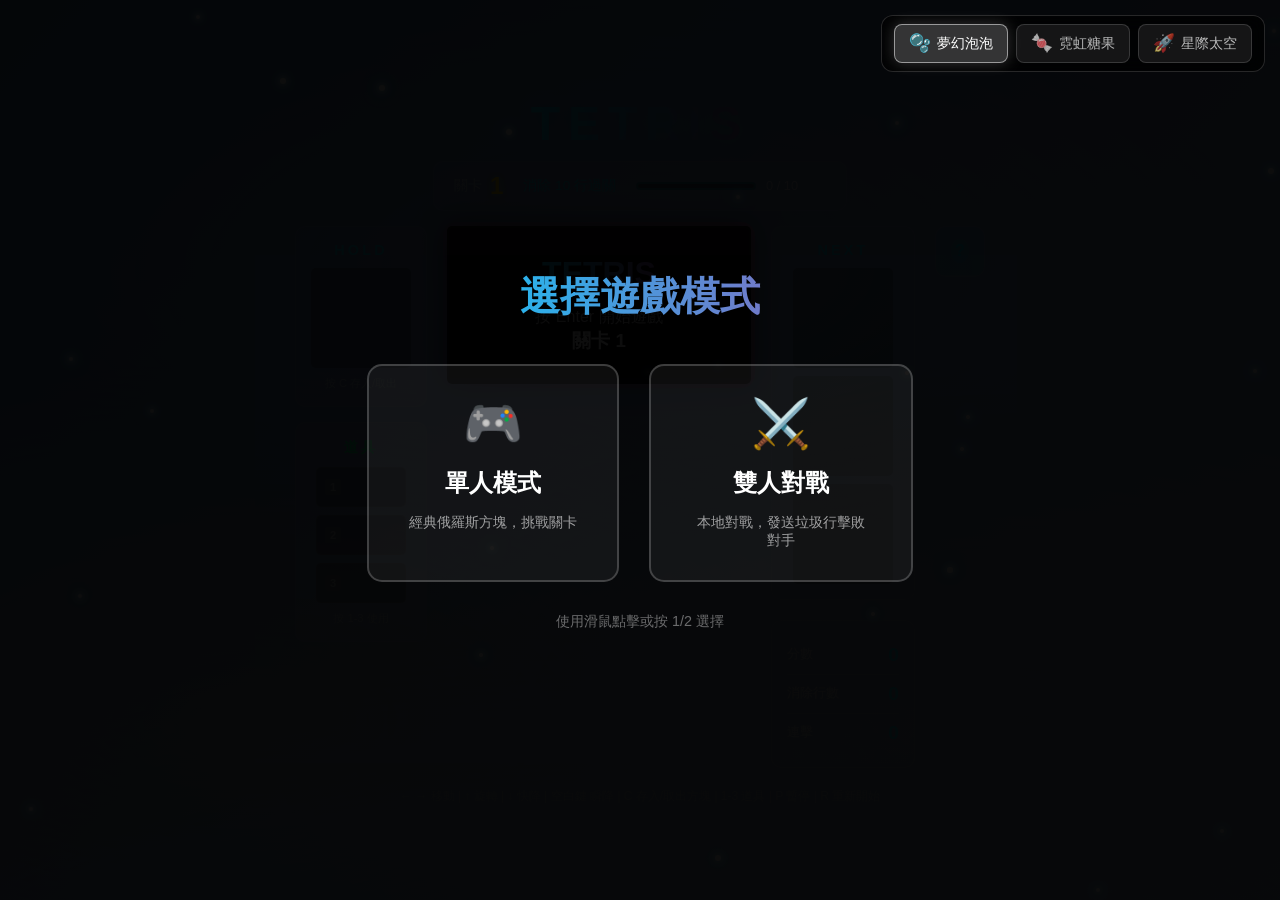
==== commit aa9d02cb: "feat: enhance theme colors, transformer UI, and remove layout emojis - Theme Color Optimization:   -" ====
--- a/index.html
+++ b/index.html
@@ -219,7 +219,7 @@
                             <div class="item-entry">💣 <strong>炸彈</strong>：按鍵時清除方塊周圍 5×5 (45秒)</div>
                             <div class="item-entry">⚡ <strong>消行器</strong>：立即清除最底行 (45秒)</div>
                             <div class="item-entry">❄️ <strong>凍結</strong>：單人暫停下落/對戰凍結對手 (60秒)</div>
-                            <div class="item-entry">🔄 <strong>變形器</strong>：當前方塊變成 I 型 (60秒)</div>
+                            <div class="item-entry">🔄 <strong>變形器</strong>：選擇任意方塊類型變形 (60秒)</div>
                             <div class="item-entry">🔨 <strong>破壞鎚</strong>：清除所有障礙物 (60秒)</div>
                         </div>
                         <p class="item-note">放置發光方塊後獲得，按 1-3 <strong>主動使用</strong><br>括號內為道具保存時限，過期消失</p>
@@ -283,7 +283,7 @@
                 </div>
                 <div class="controls-items">
                     <strong>📦 道具（按鍵主動使用）</strong>
-                    <span>💣炸彈: 清除周圍5×5 | ⚡消行: 清底行 | 🔄變形: 變I型</span>
+                    <span>💣炸彈: 清除周圍5×5 | ⚡消行: 清底行 | 🔄變形: 隨機變形</span>
                     <span>❄️凍結: <em>凍結對手5秒!</em> | 🔨破壞鎚: 清障礙</span>
                 </div>
                 <div class="controls-tips">
@@ -620,7 +620,7 @@
         bomb: { name: '炸彈', icon: '💣', description: '清除周圍 5×5 範圍', duration: 45000, rarity: 'common', target: 'self' },
         lineClear: { name: '消行器', icon: '⚡', description: '清除最底下 1 行', duration: 45000, rarity: 'common', target: 'self' },
         freeze: { name: '時間凍結', icon: '❄️', description: '對戰：凍結對手 5 秒', duration: 60000, rarity: 'rare', target: 'opponent' },
-        transform: { name: '變形器', icon: '🔄', description: '變成 I 型方塊', duration: 60000, rarity: 'rare', target: 'self' },
+        transform: { name: '變形器', icon: '🔄', description: '選擇任意方塊類型變形', duration: 60000, rarity: 'rare', target: 'self' },
         hammer: { name: '破壞鎚', icon: '🔨', description: '清除所有障礙物', duration: 60000, rarity: 'rare', target: 'self' }
     };
 
@@ -1264,6 +1264,57 @@
         // 隱藏道具替換選擇介面
         hideItemReplaceChoice() {
             const choiceDiv = document.getElementById('item-replace-choice');
+            if (choiceDiv) {
+                choiceDiv.classList.remove('show');
+            }
+        }
+
+        // 顯示變形器方塊選擇介面
+        showTransformChoice(onSelect) {
+            let choiceDiv = document.getElementById('transform-choice');
+            if (!choiceDiv) {
+                choiceDiv = document.createElement('div');
+                choiceDiv.id = 'transform-choice';
+                document.getElementById('game-container').appendChild(choiceDiv);
+            }
+
+            const pieceTypes = [
+                { key: 'I', name: 'I', color: '#00d4ff' },
+                { key: 'O', name: 'O', color: '#ffd700' },
+                { key: 'T', name: 'T', color: '#9b59b6' },
+                { key: 'S', name: 'S', color: '#2ecc71' },
+                { key: 'Z', name: 'Z', color: '#ff4444' },
+                { key: 'J', name: 'J', color: '#3498db' },
+                { key: 'L', name: 'L', color: '#ff8c00' }
+            ];
+
+            choiceDiv.innerHTML = `
+                <h3>🔄 選擇要變形的方塊</h3>
+                <div class="piece-options">
+                    ${pieceTypes.map(p => `
+                        <button class="piece-btn" data-piece="${p.key}">
+                            <span class="piece-key">${p.key}</span>
+                            <span class="piece-name">${p.name}</span>
+                        </button>
+                    `).join('')}
+                </div>
+                <p class="choice-hint">點擊或按 I/O/T/S/Z/J/L 選擇，按 Esc 取消</p>
+            `;
+            choiceDiv.classList.add('show');
+
+            // 添加按鈕點擊事件
+            choiceDiv.querySelectorAll('.piece-btn').forEach(btn => {
+                btn.addEventListener('click', () => {
+                    const pieceType = btn.dataset.piece;
+                    this.hideTransformChoice();
+                    if (onSelect) onSelect(pieceType);
+                });
+            });
+        }
+
+        // 隱藏變形器方塊選擇介面
+        hideTransformChoice() {
+            const choiceDiv = document.getElementById('transform-choice');
             if (choiceDiv) {
                 choiceDiv.classList.remove('show');
             }
@@ -1669,9 +1720,10 @@
 
             if (k === 'Enter') { this.cb.onStart(); return; }
             if (KEY_BINDINGS.PAUSE.includes(k)) {
-                // Esc 也用於取消道具替換
-                if (k === 'Escape' && this.cb.onCancelItemReplace) {
-                    this.cb.onCancelItemReplace();
+                // Esc 也用於取消道具替換和變形器選擇
+                if (k === 'Escape') {
+                    if (this.cb.onCancelItemReplace) this.cb.onCancelItemReplace();
+                    if (this.cb.onCancelTransform) this.cb.onCancelTransform();
                 }
                 this.cb.onPause();
                 return;
@@ -1688,6 +1740,11 @@
             if (k === 'Digit1' || k === 'Numpad1') { this.cb.onUseItem(0); return; }
             if (k === 'Digit2' || k === 'Numpad2') { this.cb.onUseItem(1); return; }
             if (k === 'Digit3' || k === 'Numpad3') { this.cb.onUseItem(2); return; }
+            // 變形器方塊選擇按鍵 I, O, T, S, Z, J, L
+            if (this.cb.onTransformSelect) {
+                const pieceKeys = { 'KeyI': 'I', 'KeyO': 'O', 'KeyT': 'T', 'KeyS': 'S', 'KeyZ': 'Z', 'KeyJ': 'J', 'KeyL': 'L' };
+                if (pieceKeys[k]) { this.cb.onTransformSelect(pieceKeys[k]); return; }
+            }
         }
 
         onKeyUp(e) {
@@ -1762,6 +1819,9 @@
             // 道具方塊標記
             this.currentPieceHasItem = false;
             this.currentItemType = null;
+
+            // 變形器選擇狀態
+            this.isTransformChoiceActive = false;
 
             // 垃圾行計時
             this.lastGarbageTime = 0;
@@ -1778,7 +1838,9 @@
                 onRestart: () => this.restart(),
                 onStart: () => this.start(),
                 onUseItem: (slot) => this.useItem(slot),
-                onCancelItemReplace: () => this.cancelItemReplace()
+                onCancelItemReplace: () => this.cancelItemReplace(),
+                onTransformSelect: (pieceType) => this.handleTransformSelect(pieceType),
+                onCancelTransform: () => this.cancelTransform()
             });
 
             // 設定道具過期回調
@@ -2107,13 +2169,38 @@
 
         useTransform() {
             if (!this.currentPiece) return;
+            this.isTransformChoiceActive = true;
+            this.renderer.showTransformChoice((pieceType) => {
+                this.confirmTransform(pieceType);
+            });
+        }
+
+        confirmTransform(pieceType) {
+            if (!this.currentPiece || !this.isTransformChoiceActive) return;
+            this.isTransformChoiceActive = false;
             const x = this.currentPiece.x;
             const y = this.currentPiece.y;
-            this.currentPiece = new Piece('I');
+            this.currentPiece = new Piece(pieceType);
             this.currentPiece.setPosition(x, y);
             // 確保新方塊不會碰撞
             if (this.board.collides(this.currentPiece, 0, 0)) {
                 this.currentPiece.setPosition(this.board.getSpawnX(this.currentPiece), this.board.getSpawnY());
+            }
+            this.renderer.showEffect('item', `變成 ${pieceType} 型方塊`);
+        }
+
+        cancelTransform() {
+            if (this.isTransformChoiceActive) {
+                this.isTransformChoiceActive = false;
+                this.renderer.hideTransformChoice();
+                this.renderer.showEffect('item', '取消變形');
+            }
+        }
+
+        handleTransformSelect(pieceType) {
+            if (this.isTransformChoiceActive) {
+                this.renderer.hideTransformChoice();
+                this.confirmTransform(pieceType);
             }
         }
 
@@ -3023,15 +3110,22 @@
                     }
                     break;
                 case 'transform':
-                    // Transform YOUR piece to I-piece (helps yourself)
+                    // Transform YOUR piece (helps yourself) - random piece type in battle mode
                     if (this.currentPiece) {
                         const x = this.currentPiece.x;
                         const y = this.currentPiece.y;
-                        this.currentPiece = new Piece('I');
+                        const currentType = this.currentPiece.type;
+                        // Choose a different random piece type
+                        let newType;
+                        do {
+                            newType = PIECE_TYPES[Math.floor(Math.random() * PIECE_TYPES.length)];
+                        } while (newType === currentType);
+                        this.currentPiece = new Piece(newType);
                         this.currentPiece.setPosition(x, y);
                         if (this.board.collides(this.currentPiece, 0, 0)) {
                             this.currentPiece.setPosition(this.board.getSpawnX(this.currentPiece), this.board.getSpawnY());
                         }
+                        this.renderer.showEffect('item', `變成 ${newType} 型方塊`);
                     }
                     break;
                 case 'hammer':
--- a/styles/game.css
+++ b/styles/game.css
@@ -8,12 +8,18 @@
 
 body {
     font-family: 'Segoe UI', Tahoma, Geneva, Verdana, sans-serif;
-    background: linear-gradient(135deg, #1a1a2e 0%, #16213e 100%);
+    background: linear-gradient(135deg, #2a3a5c 0%, #3d4f6f 50%, #4a5a7a 100%);
     min-height: 100vh;
     display: flex;
     justify-content: center;
     align-items: center;
     color: #fff;
+}
+
+/* 泡泡主題背景 - 溫暖明亮 */
+body.theme-bubble,
+body:not(.theme-candy):not(.theme-space) {
+    background: linear-gradient(135deg, #4a6fa5 0%, #6b8fc7 50%, #88a5d3 100%);
 }
 
 #game-container {
@@ -365,6 +371,90 @@
     font-size: 0.9rem;
 }
 
+/* 變形器方塊選擇介面 */
+#transform-choice {
+    position: fixed;
+    top: 50%;
+    left: 50%;
+    transform: translate(-50%, -50%);
+    background: rgba(0, 0, 0, 0.95);
+    border: 2px solid #00ff88;
+    border-radius: 15px;
+    padding: 25px 35px;
+    z-index: 100;
+    text-align: center;
+    display: none;
+    box-shadow: 0 0 40px rgba(0, 255, 136, 0.4);
+}
+
+#transform-choice.show {
+    display: block;
+    animation: popIn 0.3s ease;
+}
+
+#transform-choice h3 {
+    color: #00ff88;
+    font-size: 1.3rem;
+    margin-bottom: 15px;
+    text-shadow: 0 0 10px rgba(0, 255, 136, 0.5);
+}
+
+#transform-choice .piece-options {
+    display: flex;
+    gap: 10px;
+    justify-content: center;
+    flex-wrap: wrap;
+    margin: 15px 0;
+}
+
+#transform-choice .piece-btn {
+    display: flex;
+    flex-direction: column;
+    align-items: center;
+    gap: 5px;
+    padding: 12px 18px;
+    background: rgba(255, 255, 255, 0.08);
+    border: 2px solid rgba(255, 255, 255, 0.2);
+    border-radius: 10px;
+    cursor: pointer;
+    transition: all 0.2s ease;
+    min-width: 60px;
+}
+
+#transform-choice .piece-btn:hover {
+    background: rgba(0, 255, 136, 0.2);
+    border-color: #00ff88;
+    transform: translateY(-3px);
+    box-shadow: 0 5px 20px rgba(0, 255, 136, 0.3);
+}
+
+#transform-choice .piece-btn .piece-key {
+    font-size: 0.8rem;
+    color: rgba(255, 255, 255, 0.5);
+    background: rgba(255, 255, 255, 0.1);
+    padding: 2px 8px;
+    border-radius: 4px;
+}
+
+#transform-choice .piece-btn .piece-name {
+    font-size: 1.5rem;
+    font-weight: bold;
+}
+
+#transform-choice .piece-btn[data-piece="I"] .piece-name { color: #00d4ff; }
+#transform-choice .piece-btn[data-piece="O"] .piece-name { color: #ffd700; }
+#transform-choice .piece-btn[data-piece="T"] .piece-name { color: #9b59b6; }
+#transform-choice .piece-btn[data-piece="S"] .piece-name { color: #2ecc71; }
+#transform-choice .piece-btn[data-piece="Z"] .piece-name { color: #ff4444; }
+#transform-choice .piece-btn[data-piece="J"] .piece-name { color: #3498db; }
+#transform-choice .piece-btn[data-piece="L"] .piece-name { color: #ff8c00; }
+
+#transform-choice .choice-hint {
+    color: rgba(255, 255, 255, 0.6);
+    font-size: 0.85rem;
+    margin-top: 10px;
+}
+
 /* Board Section */
 #board-section {
     position: relative;
@@ -1542,13 +1632,14 @@
    大泡泡漂浮 + 水波紋漣漪 + 柔和漸層
    ============================================ */
 
-/* 泡泡主題背景 - 水波紋漣漪效果 */
+/* 泡泡主題背景 - 明亮柔和色系 (白、黃、橘、淺藍) */
 body.theme-bubble #theme-background,
 body:not(.theme-candy):not(.theme-space) #theme-background {
     background:
-        radial-gradient(ellipse 80% 50% at 50% 120%, rgba(0, 212, 255, 0.15), transparent),
-        radial-gradient(ellipse 60% 40% at 20% 80%, rgba(155, 89, 182, 0.1), transparent),
-        radial-gradient(ellipse 60% 40% at 80% 80%, rgba(255, 107, 157, 0.08), transparent);
+        radial-gradient(ellipse 80% 50% at 50% 120%, rgba(135, 206, 250, 0.25), transparent),
+        radial-gradient(ellipse 60% 40% at 20% 80%, rgba(255, 200, 100, 0.2), transparent),
+        radial-gradient(ellipse 60% 40% at 80% 80%, rgba(255, 160, 80, 0.15), transparent),
+        radial-gradient(ellipse 50% 30% at 50% 30%, rgba(255, 255, 255, 0.1), transparent);
     animation: bubbleBackgroundWave 8s ease-in-out infinite;
 }
 
@@ -1563,20 +1654,21 @@
     }
 }
 
-/* 大泡泡樣式 - 更大更明顯 */
+/* 大泡泡樣式 - 明亮色系 (白、黃、橘、淺藍) */
 .bubble {
     position: absolute;
     border-radius: 50%;
     background: radial-gradient(circle at 30% 30%,
-        rgba(255, 255, 255, 0.5),
-        rgba(0, 212, 255, 0.25) 40%,
-        rgba(155, 89, 182, 0.15) 60%,
-        transparent 70%);
+        rgba(255, 255, 255, 0.7),
+        rgba(255, 220, 100, 0.35) 35%,
+        rgba(135, 206, 250, 0.25) 55%,
+        rgba(255, 180, 100, 0.15) 70%,
+        transparent 85%);
     box-shadow:
-        inset 0 0 30px rgba(255, 255, 255, 0.4),
-        inset -10px -10px 30px rgba(0, 212, 255, 0.2),
-        0 0 20px rgba(0, 212, 255, 0.3),
-        0 0 40px rgba(155, 89, 182, 0.15);
+        inset 0 0 40px rgba(255, 255, 255, 0.6),
+        inset -15px -15px 40px rgba(255, 220, 100, 0.3),
+        0 0 30px rgba(255, 220, 100, 0.4),
+        0 0 50px rgba(135, 206, 250, 0.3);
     animation: floatBubble linear infinite;
     opacity: 0;
     backdrop-filter: blur(2px);
@@ -1625,11 +1717,12 @@
     }
 }
 
-/* 水波紋效果 */
+/* 水波紋效果 - 明亮色系 */
 .water-ripple {
     position: absolute;
     border-radius: 50%;
-    border: 2px solid rgba(0, 212, 255, 0.3);
+    border: 3px solid rgba(255, 200, 100, 0.4);
+    box-shadow: 0 0 20px rgba(135, 206, 250, 0.3);
     animation: rippleExpand 4s ease-out infinite;
     pointer-events: none;
 }
@@ -1655,25 +1748,25 @@
    ============================================ */
 
 body.theme-candy {
-    background: linear-gradient(135deg, #1a0a2e 0%, #2d1b4e 50%, #1a0a2e 100%);
-}
-
-/* 糖果主題背景 - 彩虹條紋波浪 */
+    background: linear-gradient(135deg, #6b3a75 0%, #8b4a8f 50%, #a55aa5 100%);
+}
+
+/* 糖果主題背景 - 粉紫黃色系 */
 body.theme-candy #theme-background {
     background:
         repeating-linear-gradient(
             45deg,
             transparent,
             transparent 60px,
-            rgba(255, 107, 157, 0.03) 60px,
-            rgba(255, 107, 157, 0.03) 120px
+            rgba(255, 150, 200, 0.08) 60px,
+            rgba(255, 150, 200, 0.08) 120px
         ),
         repeating-linear-gradient(
             -45deg,
             transparent,
             transparent 60px,
-            rgba(255, 217, 61, 0.03) 60px,
-            rgba(255, 217, 61, 0.03) 120px
+            rgba(180, 120, 200, 0.08) 60px,
+            rgba(180, 120, 200, 0.08) 120px
         );
     animation: candyStripeMove 20s linear infinite;
 }
@@ -1686,9 +1779,9 @@
     right: 0;
     bottom: 0;
     background:
-        radial-gradient(ellipse 100% 60% at 50% 100%, rgba(255, 107, 157, 0.2), transparent 50%),
-        radial-gradient(ellipse 80% 40% at 0% 50%, rgba(255, 217, 61, 0.15), transparent 50%),
-        radial-gradient(ellipse 80% 40% at 100% 50%, rgba(107, 203, 119, 0.15), transparent 50%);
+        radial-gradient(ellipse 100% 60% at 50% 100%, rgba(255, 150, 200, 0.3), transparent 50%),
+        radial-gradient(ellipse 80% 40% at 0% 50%, rgba(255, 230, 100, 0.25), transparent 50%),
+        radial-gradient(ellipse 80% 40% at 100% 50%, rgba(200, 150, 230, 0.25), transparent 50%);
     animation: candyGlowPulse 4s ease-in-out infinite;
 }
 
@@ -1702,7 +1795,7 @@
     50% { opacity: 1; }
 }
 
-/* 糖果波浪效果 */
+/* 糖果波浪效果 - 粉紫漸層 */
 body.theme-candy #theme-background::after {
     content: '';
     position: absolute;
@@ -1711,7 +1804,7 @@
     right: 0;
     height: 200px;
     background:
-        url("data:image/svg+xml,%3Csvg xmlns='http://www.w3.org/2000/svg' viewBox='0 0 1440 320'%3E%3Cpath fill='rgba(255,107,157,0.1)' d='M0,160L48,176C96,192,192,224,288,213.3C384,203,480,149,576,138.7C672,128,768,160,864,181.3C960,203,1056,213,1152,197.3C1248,181,1344,139,1392,117.3L1440,96L1440,320L1392,320C1344,320,1248,320,1152,320C1056,320,960,320,864,320C768,320,672,320,576,320C480,320,384,320,288,320C192,320,96,320,48,320L0,320Z'%3E%3C/path%3E%3C/svg%3E");
+        url("data:image/svg+xml,%3Csvg xmlns='http://www.w3.org/2000/svg' viewBox='0 0 1440 320'%3E%3Cpath fill='rgba(255,180,220,0.2)' d='M0,160L48,176C96,192,192,224,288,213.3C384,203,480,149,576,138.7C672,128,768,160,864,181.3C960,203,1056,213,1152,197.3C1248,181,1344,139,1392,117.3L1440,96L1440,320L1392,320C1344,320,1248,320,1152,320C1056,320,960,320,864,320C768,320,672,320,576,320C480,320,384,320,288,320C192,320,96,320,48,320L0,320Z'%3E%3C/path%3E%3C/svg%3E");
     background-size: cover;
     animation: candyWave 6s ease-in-out infinite;
 }
@@ -1721,17 +1814,18 @@
     50% { transform: translateX(-20px) scaleY(1.1); }
 }
 
-/* 糖果主題泡泡 - 更圓潤光澤 */
+/* 糖果主題泡泡 - 粉紫黃色系 */
 body.theme-candy .bubble {
     background: radial-gradient(circle at 30% 30%,
-        rgba(255, 255, 255, 0.6),
-        rgba(255, 107, 157, 0.3) 40%,
-        rgba(255, 217, 61, 0.2) 60%,
-        transparent 70%);
+        rgba(255, 255, 255, 0.7),
+        rgba(255, 180, 220, 0.4) 35%,
+        rgba(200, 150, 230, 0.3) 55%,
+        rgba(255, 230, 100, 0.2) 70%,
+        transparent 85%);
     box-shadow:
-        inset 0 0 30px rgba(255, 255, 255, 0.5),
-        0 0 25px rgba(255, 107, 157, 0.4),
-        0 0 50px rgba(255, 217, 61, 0.2);
+        inset 0 0 40px rgba(255, 255, 255, 0.6),
+        0 0 30px rgba(255, 180, 220, 0.5),
+        0 0 50px rgba(200, 150, 230, 0.3);
     animation: floatBubble linear infinite, candyBubbleGlow 2s ease-in-out infinite;
 }
 
@@ -1740,15 +1834,15 @@
     50% { filter: hue-rotate(30deg) brightness(1.1); }
 }
 
-/* 糖果漂浮星星 - 彩虹色 */
+/* 糖果漂浮星星 - 粉紫黃色 */
 body.theme-candy .candy-star {
     position: absolute;
-    width: 20px;
-    height: 20px;
-    background: linear-gradient(135deg, #ff6b9d, #ffd93d, #6bcb77);
+    width: 25px;
+    height: 25px;
+    background: linear-gradient(135deg, #ff96c8, #c896e8, #ffe664);
     clip-path: polygon(50% 0%, 61% 35%, 98% 35%, 68% 57%, 79% 91%, 50% 70%, 21% 91%, 32% 57%, 2% 35%, 39% 35%);
     animation: candyStarFloat 8s ease-in-out infinite, candyStarSpin 4s linear infinite;
-    filter: drop-shadow(0 0 10px currentColor);
+    filter: drop-shadow(0 0 15px rgba(255, 180, 220, 0.6));
 }
 
 @keyframes candyStarFloat {
@@ -1761,14 +1855,14 @@
     100% { transform: rotate(360deg); }
 }
 
-/* 糖果主題標題 */
+/* 糖果主題標題 - 粉紫黃 */
 body.theme-candy header h1 {
-    background: linear-gradient(90deg, #ff6b9d, #ffd93d, #6bcb77, #ff6b9d);
+    background: linear-gradient(90deg, #ff96c8, #c896e8, #ffe664, #ff96c8);
     background-size: 300% 100%;
     -webkit-background-clip: text;
     background-clip: text;
     animation: candyGradientFlow 3s linear infinite;
-    text-shadow: 0 0 30px rgba(255, 107, 157, 0.5);
+    text-shadow: 0 0 30px rgba(255, 150, 200, 0.6);
 }
 
 @keyframes candyGradientFlow {
@@ -1777,23 +1871,23 @@
 }
 
 body.theme-candy #mode-selection-content h2 {
-    background: linear-gradient(90deg, #ff6b9d, #ffd93d, #6bcb77);
+    background: linear-gradient(90deg, #ff96c8, #c896e8, #ffe664);
     -webkit-background-clip: text;
     background-clip: text;
     -webkit-text-fill-color: transparent;
 }
 
-/* 糖果主題按鈕 */
+/* 糖果主題按鈕 - 粉紫色系 */
 body.theme-candy .mode-btn {
-    background: rgba(255, 107, 157, 0.1);
-    border: 2px solid rgba(255, 107, 157, 0.4);
-    box-shadow: 0 0 20px rgba(255, 107, 157, 0.2);
+    background: rgba(255, 150, 200, 0.15);
+    border: 2px solid rgba(255, 150, 200, 0.5);
+    box-shadow: 0 0 20px rgba(255, 150, 200, 0.3);
 }
 
 body.theme-candy .mode-btn:hover {
-    background: rgba(255, 217, 61, 0.15);
-    border-color: rgba(255, 217, 61, 0.7);
-    box-shadow: 0 0 30px rgba(255, 217, 61, 0.4);
+    background: rgba(200, 150, 230, 0.2);
+    border-color: rgba(200, 150, 230, 0.7);
+    box-shadow: 0 0 30px rgba(200, 150, 230, 0.5);
     animation: candyBounce 0.5s ease;
 }
 
@@ -1802,9 +1896,9 @@
     50% { transform: translateY(-12px) scale(1.03); }
 }
 
-/* 糖果主題遊戲面板 */
+/* 糖果主題遊戲面板 - 粉紫黃 */
 body.theme-candy #board-section::before {
-    background: linear-gradient(45deg, #ff6b9d, #ffd93d, #6bcb77, #ff6b9d);
+    background: linear-gradient(45deg, #ff96c8, #c896e8, #ffe664, #ff96c8);
     background-size: 300% 300%;
     animation: candyBorderGlow 3s ease infinite;
 }
@@ -1817,14 +1911,14 @@
 body.theme-candy #hold-section h3,
 body.theme-candy #next-section h3,
 body.theme-candy #items-section h3 {
-    background: linear-gradient(90deg, #ff6b9d, #ffd93d);
+    background: linear-gradient(90deg, #ff96c8, #c896e8);
     -webkit-background-clip: text;
     background-clip: text;
     -webkit-text-fill-color: transparent;
 }
 
 body.theme-candy #progress-fill {
-    background: linear-gradient(90deg, #ff6b9d, #ffd93d, #6bcb77);
+    background: linear-gradient(90deg, #ff96c8, #c896e8, #ffe664);
 }
 
 /* ============================================
@@ -1937,37 +2031,39 @@
     border: none;
 }
 
-/* 大流星效果 */
+/* 大流星效果 - 更大更明顯 */
 .meteor {
     position: absolute;
-    width: 3px;
-    height: 150px;
+    width: 5px;
+    height: 200px;
     background: linear-gradient(to bottom,
         transparent 0%,
-        rgba(255, 255, 255, 0.2) 20%,
-        rgba(255, 255, 255, 0.9) 50%,
-        rgba(138, 43, 226, 0.8) 70%,
+        rgba(255, 255, 255, 0.3) 15%,
+        rgba(255, 255, 255, 1) 45%,
+        rgba(138, 43, 226, 0.9) 65%,
+        rgba(30, 144, 255, 0.6) 80%,
         transparent 100%);
     transform: rotate(-45deg);
     animation: meteorFall 2.5s linear forwards;
     pointer-events: none;
     filter: blur(0.5px);
     box-shadow:
-        0 0 10px rgba(255, 255, 255, 0.5),
-        0 0 20px rgba(138, 43, 226, 0.3);
+        0 0 20px rgba(255, 255, 255, 0.7),
+        0 0 40px rgba(138, 43, 226, 0.5),
+        0 0 60px rgba(30, 144, 255, 0.3);
 }
 
 .meteor::before {
     content: '';
     position: absolute;
-    top: 50%;
+    top: 45%;
     left: 50%;
-    width: 8px;
-    height: 8px;
-    margin: -4px 0 0 -4px;
+    width: 12px;
+    height: 12px;
+    margin: -6px 0 0 -6px;
     background: #fff;
     border-radius: 50%;
-    box-shadow: 0 0 15px 5px rgba(255, 255, 255, 0.8);
+    box-shadow: 0 0 20px 8px rgba(255, 255, 255, 0.9), 0 0 40px 15px rgba(138, 43, 226, 0.5);
 }
 
 @keyframes meteorFall {
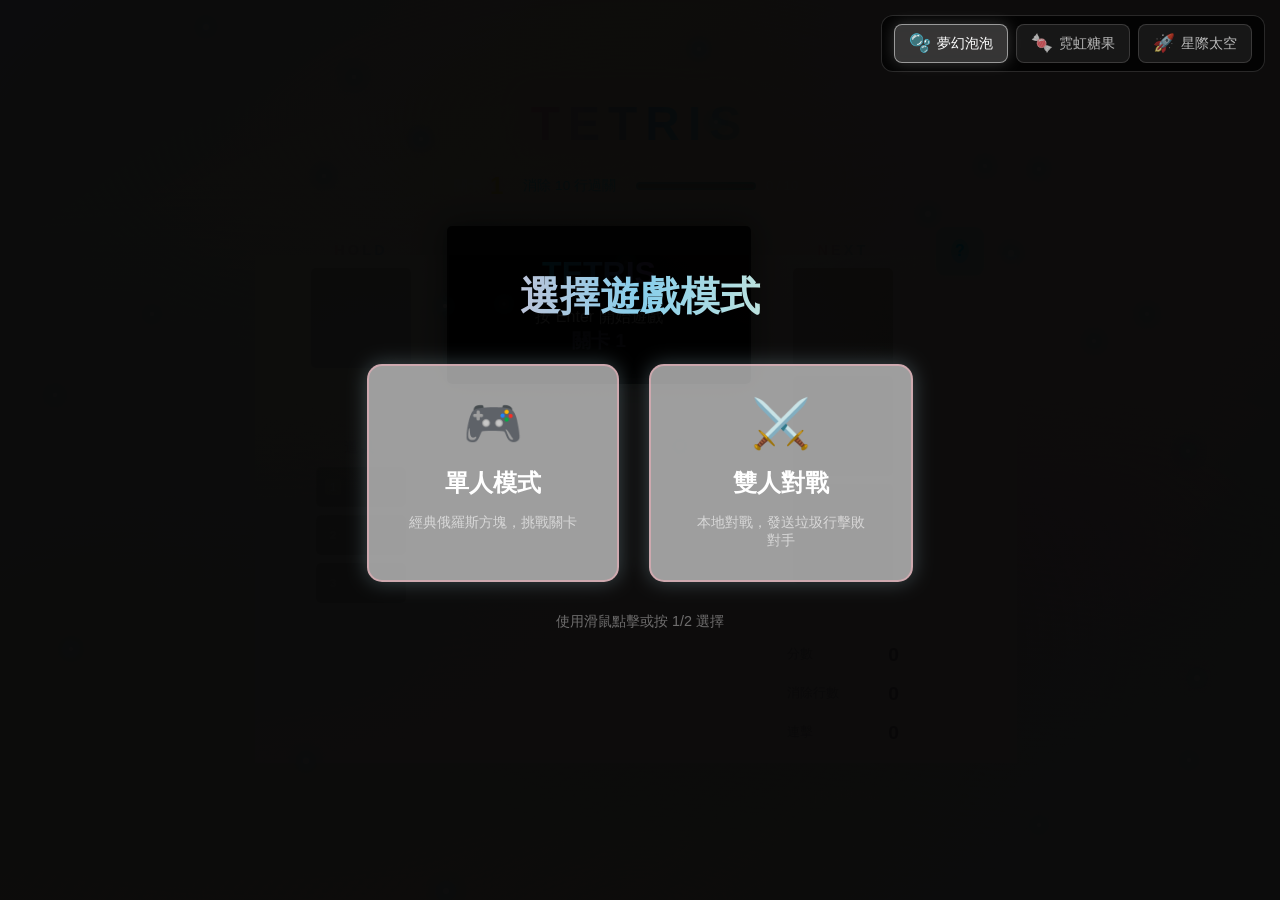
==== commit b3c4e0a8: "feat: enhance bubble theme with dreamy pastel colors and more bubbles - Dreamy Bubble Theme Overhaul" ====
--- a/index.html
+++ b/index.html
@@ -219,7 +219,7 @@
                             <div class="item-entry">💣 <strong>炸彈</strong>：按鍵時清除方塊周圍 5×5 (45秒)</div>
                             <div class="item-entry">⚡ <strong>消行器</strong>：立即清除最底行 (45秒)</div>
                             <div class="item-entry">❄️ <strong>凍結</strong>：單人暫停下落/對戰凍結對手 (60秒)</div>
-                            <div class="item-entry">🔄 <strong>變形器</strong>：選擇任意方塊類型變形 (60秒)</div>
+                            <div class="item-entry">🔄 <strong>變形器</strong>：選擇 I/O/T/S/Z/J/L 任意方塊變形 (60秒)</div>
                             <div class="item-entry">🔨 <strong>破壞鎚</strong>：清除所有障礙物 (60秒)</div>
                         </div>
                         <p class="item-note">放置發光方塊後獲得，按 1-3 <strong>主動使用</strong><br>括號內為道具保存時限，過期消失</p>
--- a/styles/game.css
+++ b/styles/game.css
@@ -16,10 +16,14 @@
     color: #fff;
 }
 
-/* 泡泡主題背景 - 溫暖明亮 */
+/* 泡泡主題背景 - 夢幻淡色系 */
 body.theme-bubble,
 body:not(.theme-candy):not(.theme-space) {
-    background: linear-gradient(135deg, #4a6fa5 0%, #6b8fc7 50%, #88a5d3 100%);
+    background: linear-gradient(135deg,
+        #e8f4fc 0%,      /* 淡藍白 */
+        #fef6e4 30%,     /* 淡黃 */
+        #fff0f5 60%,     /* 淡粉 */
+        #e6f3ff 100%);   /* 淡藍 */
 }
 
 #game-container {
@@ -1629,17 +1633,114 @@
 
 /* ============================================
    夢幻泡泡主題 - Dreamy Bubble Theme
-   大泡泡漂浮 + 水波紋漣漪 + 柔和漸層
+   大泡泡漂浮 + 水波紋漣漪 + 夢幻淡色系
    ============================================ */
 
-/* 泡泡主題背景 - 明亮柔和色系 (白、黃、橘、淺藍) */
+/* 泡泡主題標題 - 夢幻漸層 */
+body.theme-bubble header h1,
+body:not(.theme-candy):not(.theme-space) header h1 {
+    background: linear-gradient(90deg,
+        #ffb6c1,    /* 淡粉 */
+        #87ceeb,    /* 淡藍 */
+        #ffefd5,    /* 淡橘 */
+        #fffacd,    /* 淡黃 */
+        #e6e6fa,    /* 淡紫 */
+        #ffb6c1);   /* 淡粉 */
+    background-size: 300% 100%;
+    -webkit-background-clip: text;
+    background-clip: text;
+    -webkit-text-fill-color: transparent;
+    animation: bubbleTitleGradient 4s linear infinite;
+    text-shadow: none;
+    filter: drop-shadow(0 0 15px rgba(255, 182, 193, 0.5));
+}
+
+@keyframes bubbleTitleGradient {
+    0% { background-position: 0% 50%; }
+    100% { background-position: 100% 50%; }
+}
+
+/* 泡泡主題文字顏色 - 深色以便閱讀 */
+body.theme-bubble,
+body:not(.theme-candy):not(.theme-space) {
+    color: #5a5a7a;
+}
+
+body.theme-bubble #hold-section h3,
+body.theme-bubble #next-section h3,
+body.theme-bubble #items-section h3,
+body:not(.theme-candy):not(.theme-space) #hold-section h3,
+body:not(.theme-candy):not(.theme-space) #next-section h3,
+body:not(.theme-candy):not(.theme-space) #items-section h3 {
+    background: linear-gradient(90deg, #ffb6c1, #87ceeb);
+    -webkit-background-clip: text;
+    background-clip: text;
+    -webkit-text-fill-color: transparent;
+}
+
+body.theme-bubble .stat-label,
+body:not(.theme-candy):not(.theme-space) .stat-label {
+    color: #8b8bab;
+}
+
+body.theme-bubble .stat-value,
+body:not(.theme-candy):not(.theme-space) .stat-value {
+    color: #5a5a7a;
+    text-shadow: 0 0 10px rgba(255, 182, 193, 0.3);
+}
+
+body.theme-bubble #mode-selection-content h2,
+body:not(.theme-candy):not(.theme-space) #mode-selection-content h2 {
+    background: linear-gradient(90deg, #ffb6c1, #87ceeb, #fffacd);
+    -webkit-background-clip: text;
+    background-clip: text;
+    -webkit-text-fill-color: transparent;
+}
+
+/* 泡泡主題按鈕 */
+body.theme-bubble .mode-btn,
+body:not(.theme-candy):not(.theme-space) .mode-btn {
+    background: rgba(255, 255, 255, 0.6);
+    border: 2px solid rgba(255, 182, 193, 0.5);
+    box-shadow: 0 0 20px rgba(173, 216, 230, 0.3);
+    color: #5a5a7a;
+}
+
+body.theme-bubble .mode-btn:hover,
+body:not(.theme-candy):not(.theme-space) .mode-btn:hover {
+    background: rgba(255, 255, 255, 0.8);
+    border-color: rgba(135, 206, 235, 0.7);
+    box-shadow: 0 0 30px rgba(255, 182, 193, 0.5);
+}
+
+/* 泡泡主題進度條 */
+body.theme-bubble #progress-fill,
+body:not(.theme-candy):not(.theme-space) #progress-fill {
+    background: linear-gradient(90deg, #ffb6c1, #87ceeb, #fffacd);
+}
+
+/* 泡泡主題遊戲面板邊框 */
+body.theme-bubble #board-section::before,
+body:not(.theme-candy):not(.theme-space) #board-section::before {
+    background: linear-gradient(45deg, #ffb6c1, #87ceeb, #fffacd, #e6e6fa, #ffb6c1);
+    background-size: 300% 300%;
+    animation: bubbleBorderGlow 4s ease infinite;
+}
+
+@keyframes bubbleBorderGlow {
+    0%, 100% { background-position: 0% 50%; }
+    50% { background-position: 100% 50%; }
+}
+
+/* 泡泡主題背景 - 夢幻淡色系 (淡黃、淡橘、淡藍、淡粉、白) */
 body.theme-bubble #theme-background,
 body:not(.theme-candy):not(.theme-space) #theme-background {
     background:
-        radial-gradient(ellipse 80% 50% at 50% 120%, rgba(135, 206, 250, 0.25), transparent),
-        radial-gradient(ellipse 60% 40% at 20% 80%, rgba(255, 200, 100, 0.2), transparent),
-        radial-gradient(ellipse 60% 40% at 80% 80%, rgba(255, 160, 80, 0.15), transparent),
-        radial-gradient(ellipse 50% 30% at 50% 30%, rgba(255, 255, 255, 0.1), transparent);
+        radial-gradient(ellipse 100% 60% at 50% 100%, rgba(255, 218, 185, 0.4), transparent),   /* 淡橘底部 */
+        radial-gradient(ellipse 70% 50% at 20% 70%, rgba(173, 216, 230, 0.35), transparent),    /* 淡藍左下 */
+        radial-gradient(ellipse 70% 50% at 80% 60%, rgba(255, 182, 193, 0.3), transparent),     /* 淡粉右側 */
+        radial-gradient(ellipse 60% 40% at 50% 20%, rgba(255, 250, 205, 0.4), transparent),     /* 淡黃上方 */
+        radial-gradient(ellipse 40% 30% at 30% 40%, rgba(255, 255, 255, 0.5), transparent);     /* 白色光暈 */
     animation: bubbleBackgroundWave 8s ease-in-out infinite;
 }
 
@@ -1654,24 +1755,28 @@
     }
 }
 
-/* 大泡泡樣式 - 明亮色系 (白、黃、橘、淺藍) */
+/* 大泡泡樣式 - 夢幻透明淡色系 */
 .bubble {
     position: absolute;
     border-radius: 50%;
-    background: radial-gradient(circle at 30% 30%,
-        rgba(255, 255, 255, 0.7),
-        rgba(255, 220, 100, 0.35) 35%,
-        rgba(135, 206, 250, 0.25) 55%,
-        rgba(255, 180, 100, 0.15) 70%,
-        transparent 85%);
+    background: radial-gradient(circle at 25% 25%,
+        rgba(255, 255, 255, 0.95),           /* 高光點 - 純白 */
+        rgba(255, 255, 255, 0.6) 20%,        /* 白色漸層 */
+        rgba(255, 250, 205, 0.3) 35%,        /* 淡黃 */
+        rgba(173, 216, 230, 0.25) 50%,       /* 淡藍 */
+        rgba(255, 182, 193, 0.2) 65%,        /* 淡粉 */
+        rgba(255, 218, 185, 0.15) 80%,       /* 淡橘 */
+        transparent 95%);
+    border: 1px solid rgba(255, 255, 255, 0.5);
     box-shadow:
-        inset 0 0 40px rgba(255, 255, 255, 0.6),
-        inset -15px -15px 40px rgba(255, 220, 100, 0.3),
-        0 0 30px rgba(255, 220, 100, 0.4),
-        0 0 50px rgba(135, 206, 250, 0.3);
+        inset 0 0 50px rgba(255, 255, 255, 0.8),
+        inset -20px -20px 60px rgba(173, 216, 230, 0.3),
+        inset 10px 10px 40px rgba(255, 182, 193, 0.2),
+        0 0 40px rgba(255, 255, 255, 0.5),
+        0 0 80px rgba(173, 216, 230, 0.2);
     animation: floatBubble linear infinite;
     opacity: 0;
-    backdrop-filter: blur(2px);
+    backdrop-filter: blur(3px);
 }
 
 .bubble::before {
@@ -1717,12 +1822,14 @@
     }
 }
 
-/* 水波紋效果 - 明亮色系 */
+/* 水波紋效果 - 夢幻淡色系 */
 .water-ripple {
     position: absolute;
     border-radius: 50%;
-    border: 3px solid rgba(255, 200, 100, 0.4);
-    box-shadow: 0 0 20px rgba(135, 206, 250, 0.3);
+    border: 2px solid rgba(173, 216, 230, 0.5);
+    box-shadow:
+        0 0 30px rgba(255, 182, 193, 0.3),
+        0 0 60px rgba(255, 250, 205, 0.2);
     animation: rippleExpand 4s ease-out infinite;
     pointer-events: none;
 }
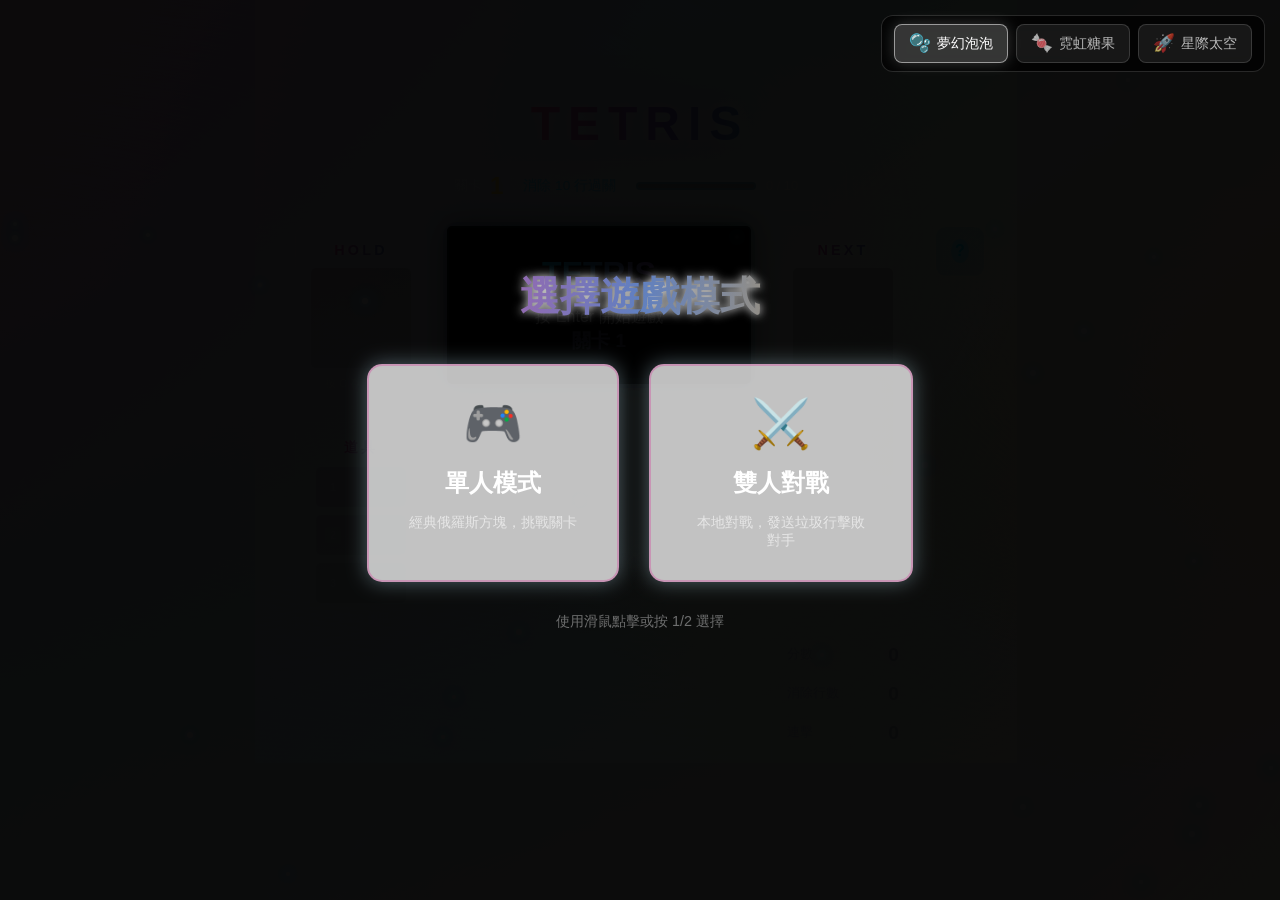
==== commit 44654d9f: "feat: rainbow gradient background, random transformer, better text layout - Rainbow Gradient Backgro" ====
--- a/index.html
+++ b/index.html
@@ -219,7 +219,7 @@
                             <div class="item-entry">💣 <strong>炸彈</strong>：按鍵時清除方塊周圍 5×5 (45秒)</div>
                             <div class="item-entry">⚡ <strong>消行器</strong>：立即清除最底行 (45秒)</div>
                             <div class="item-entry">❄️ <strong>凍結</strong>：單人暫停下落/對戰凍結對手 (60秒)</div>
-                            <div class="item-entry">🔄 <strong>變形器</strong>：選擇 I/O/T/S/Z/J/L 任意方塊變形 (60秒)</div>
+                            <div class="item-entry">🔄 <strong>變形器</strong>：隨機變成另一種方塊 (60秒)</div>
                             <div class="item-entry">🔨 <strong>破壞鎚</strong>：清除所有障礙物 (60秒)</div>
                         </div>
                         <p class="item-note">放置發光方塊後獲得，按 1-3 <strong>主動使用</strong><br>括號內為道具保存時限，過期消失</p>
@@ -620,7 +620,7 @@
         bomb: { name: '炸彈', icon: '💣', description: '清除周圍 5×5 範圍', duration: 45000, rarity: 'common', target: 'self' },
         lineClear: { name: '消行器', icon: '⚡', description: '清除最底下 1 行', duration: 45000, rarity: 'common', target: 'self' },
         freeze: { name: '時間凍結', icon: '❄️', description: '對戰：凍結對手 5 秒', duration: 60000, rarity: 'rare', target: 'opponent' },
-        transform: { name: '變形器', icon: '🔄', description: '選擇任意方塊類型變形', duration: 60000, rarity: 'rare', target: 'self' },
+        transform: { name: '變形器', icon: '🔄', description: '隨機變成另一種方塊', duration: 60000, rarity: 'rare', target: 'self' },
         hammer: { name: '破壞鎚', icon: '🔨', description: '清除所有障礙物', duration: 60000, rarity: 'rare', target: 'self' }
     };
 
@@ -1720,10 +1720,9 @@
 
             if (k === 'Enter') { this.cb.onStart(); return; }
             if (KEY_BINDINGS.PAUSE.includes(k)) {
-                // Esc 也用於取消道具替換和變形器選擇
-                if (k === 'Escape') {
-                    if (this.cb.onCancelItemReplace) this.cb.onCancelItemReplace();
-                    if (this.cb.onCancelTransform) this.cb.onCancelTransform();
+                // Esc 也用於取消道具替換
+                if (k === 'Escape' && this.cb.onCancelItemReplace) {
+                    this.cb.onCancelItemReplace();
                 }
                 this.cb.onPause();
                 return;
@@ -1740,11 +1739,6 @@
             if (k === 'Digit1' || k === 'Numpad1') { this.cb.onUseItem(0); return; }
             if (k === 'Digit2' || k === 'Numpad2') { this.cb.onUseItem(1); return; }
             if (k === 'Digit3' || k === 'Numpad3') { this.cb.onUseItem(2); return; }
-            // 變形器方塊選擇按鍵 I, O, T, S, Z, J, L
-            if (this.cb.onTransformSelect) {
-                const pieceKeys = { 'KeyI': 'I', 'KeyO': 'O', 'KeyT': 'T', 'KeyS': 'S', 'KeyZ': 'Z', 'KeyJ': 'J', 'KeyL': 'L' };
-                if (pieceKeys[k]) { this.cb.onTransformSelect(pieceKeys[k]); return; }
-            }
         }
 
         onKeyUp(e) {
@@ -1819,9 +1813,6 @@
             // 道具方塊標記
             this.currentPieceHasItem = false;
             this.currentItemType = null;
-
-            // 變形器選擇狀態
-            this.isTransformChoiceActive = false;
 
             // 垃圾行計時
             this.lastGarbageTime = 0;
@@ -1838,9 +1829,7 @@
                 onRestart: () => this.restart(),
                 onStart: () => this.start(),
                 onUseItem: (slot) => this.useItem(slot),
-                onCancelItemReplace: () => this.cancelItemReplace(),
-                onTransformSelect: (pieceType) => this.handleTransformSelect(pieceType),
-                onCancelTransform: () => this.cancelTransform()
+                onCancelItemReplace: () => this.cancelItemReplace()
             });
 
             // 設定道具過期回調
@@ -2169,39 +2158,21 @@
 
         useTransform() {
             if (!this.currentPiece) return;
-            this.isTransformChoiceActive = true;
-            this.renderer.showTransformChoice((pieceType) => {
-                this.confirmTransform(pieceType);
-            });
-        }
-
-        confirmTransform(pieceType) {
-            if (!this.currentPiece || !this.isTransformChoiceActive) return;
-            this.isTransformChoiceActive = false;
             const x = this.currentPiece.x;
             const y = this.currentPiece.y;
-            this.currentPiece = new Piece(pieceType);
+            const currentType = this.currentPiece.type;
+            // 隨機選擇一個不同的方塊類型
+            let newType;
+            do {
+                newType = PIECE_TYPES[Math.floor(Math.random() * PIECE_TYPES.length)];
+            } while (newType === currentType);
+            this.currentPiece = new Piece(newType);
             this.currentPiece.setPosition(x, y);
             // 確保新方塊不會碰撞
             if (this.board.collides(this.currentPiece, 0, 0)) {
                 this.currentPiece.setPosition(this.board.getSpawnX(this.currentPiece), this.board.getSpawnY());
             }
-            this.renderer.showEffect('item', `變成 ${pieceType} 型方塊`);
-        }
-
-        cancelTransform() {
-            if (this.isTransformChoiceActive) {
-                this.isTransformChoiceActive = false;
-                this.renderer.hideTransformChoice();
-                this.renderer.showEffect('item', '取消變形');
-            }
-        }
-
-        handleTransformSelect(pieceType) {
-            if (this.isTransformChoiceActive) {
-                this.renderer.hideTransformChoice();
-                this.confirmTransform(pieceType);
-            }
+            this.renderer.showEffect('item', `變成 ${newType} 型方塊`);
         }
 
         useHammer() {
--- a/styles/game.css
+++ b/styles/game.css
@@ -16,14 +16,18 @@
     color: #fff;
 }
 
-/* 泡泡主題背景 - 夢幻淡色系 */
+/* 泡泡主題背景 - 夢幻彩虹漸層（參考圖片） */
 body.theme-bubble,
 body:not(.theme-candy):not(.theme-space) {
     background: linear-gradient(135deg,
-        #e8f4fc 0%,      /* 淡藍白 */
-        #fef6e4 30%,     /* 淡黃 */
-        #fff0f5 60%,     /* 淡粉 */
-        #e6f3ff 100%);   /* 淡藍 */
+        #f5c0df 0%,      /* 粉紫 - 左上 */
+        #d4b8e8 15%,     /* 淡紫 */
+        #b8e0f0 30%,     /* 淡藍 */
+        #c8f0e8 45%,     /* 薄荷綠 */
+        #e8f8f0 55%,     /* 淺青白 */
+        #f8f0d0 70%,     /* 淡黃 */
+        #ffe8c8 85%,     /* 淡橘 */
+        #fff8f0 100%);   /* 白底 */
 }
 
 #game-container {
@@ -1636,23 +1640,23 @@
    大泡泡漂浮 + 水波紋漣漪 + 夢幻淡色系
    ============================================ */
 
-/* 泡泡主題標題 - 夢幻漸層 */
+/* 泡泡主題標題 - 高彩度漸層（與背景區隔） */
 body.theme-bubble header h1,
 body:not(.theme-candy):not(.theme-space) header h1 {
     background: linear-gradient(90deg,
-        #ffb6c1,    /* 淡粉 */
-        #87ceeb,    /* 淡藍 */
-        #ffefd5,    /* 淡橘 */
-        #fffacd,    /* 淡黃 */
-        #e6e6fa,    /* 淡紫 */
-        #ffb6c1);   /* 淡粉 */
+        #e060a0,    /* 桃紅 */
+        #8060c0,    /* 紫 */
+        #40a0d0,    /* 藍 */
+        #40c0a0,    /* 青綠 */
+        #e0a040,    /* 橘黃 */
+        #e060a0);   /* 桃紅 */
     background-size: 300% 100%;
     -webkit-background-clip: text;
     background-clip: text;
     -webkit-text-fill-color: transparent;
     animation: bubbleTitleGradient 4s linear infinite;
     text-shadow: none;
-    filter: drop-shadow(0 0 15px rgba(255, 182, 193, 0.5));
+    filter: drop-shadow(0 0 8px rgba(255, 255, 255, 0.8)) drop-shadow(0 0 20px rgba(128, 96, 192, 0.5));
 }
 
 @keyframes bubbleTitleGradient {
@@ -1672,10 +1676,11 @@
 body:not(.theme-candy):not(.theme-space) #hold-section h3,
 body:not(.theme-candy):not(.theme-space) #next-section h3,
 body:not(.theme-candy):not(.theme-space) #items-section h3 {
-    background: linear-gradient(90deg, #ffb6c1, #87ceeb);
+    background: linear-gradient(90deg, #d050a0, #6080c0);
     -webkit-background-clip: text;
     background-clip: text;
     -webkit-text-fill-color: transparent;
+    filter: drop-shadow(0 0 3px rgba(255, 255, 255, 0.8));
 }
 
 body.theme-bubble .stat-label,
@@ -1691,38 +1696,39 @@
 
 body.theme-bubble #mode-selection-content h2,
 body:not(.theme-candy):not(.theme-space) #mode-selection-content h2 {
-    background: linear-gradient(90deg, #ffb6c1, #87ceeb, #fffacd);
+    background: linear-gradient(90deg, #d050a0, #6080c0, #d0a040);
     -webkit-background-clip: text;
     background-clip: text;
     -webkit-text-fill-color: transparent;
+    filter: drop-shadow(0 0 5px rgba(255, 255, 255, 0.9));
 }
 
 /* 泡泡主題按鈕 */
 body.theme-bubble .mode-btn,
 body:not(.theme-candy):not(.theme-space) .mode-btn {
-    background: rgba(255, 255, 255, 0.6);
-    border: 2px solid rgba(255, 182, 193, 0.5);
-    box-shadow: 0 0 20px rgba(173, 216, 230, 0.3);
-    color: #5a5a7a;
+    background: rgba(255, 255, 255, 0.75);
+    border: 2px solid rgba(208, 80, 160, 0.4);
+    box-shadow: 0 0 20px rgba(184, 224, 240, 0.4);
+    color: #4a4a6a;
 }
 
 body.theme-bubble .mode-btn:hover,
 body:not(.theme-candy):not(.theme-space) .mode-btn:hover {
-    background: rgba(255, 255, 255, 0.8);
-    border-color: rgba(135, 206, 235, 0.7);
-    box-shadow: 0 0 30px rgba(255, 182, 193, 0.5);
+    background: rgba(255, 255, 255, 0.9);
+    border-color: rgba(96, 128, 192, 0.7);
+    box-shadow: 0 0 30px rgba(208, 80, 160, 0.4);
 }
 
 /* 泡泡主題進度條 */
 body.theme-bubble #progress-fill,
 body:not(.theme-candy):not(.theme-space) #progress-fill {
-    background: linear-gradient(90deg, #ffb6c1, #87ceeb, #fffacd);
+    background: linear-gradient(90deg, #e060a0, #6080c0, #40c0a0, #e0a040);
 }
 
 /* 泡泡主題遊戲面板邊框 */
 body.theme-bubble #board-section::before,
 body:not(.theme-candy):not(.theme-space) #board-section::before {
-    background: linear-gradient(45deg, #ffb6c1, #87ceeb, #fffacd, #e6e6fa, #ffb6c1);
+    background: linear-gradient(45deg, #e060a0, #8060c0, #40a0d0, #40c0a0, #e0a040, #e060a0);
     background-size: 300% 300%;
     animation: bubbleBorderGlow 4s ease infinite;
 }
@@ -1732,15 +1738,15 @@
     50% { background-position: 100% 50%; }
 }
 
-/* 泡泡主題背景 - 夢幻淡色系 (淡黃、淡橘、淡藍、淡粉、白) */
+/* 泡泡主題背景 - 夢幻彩虹光暈層 */
 body.theme-bubble #theme-background,
 body:not(.theme-candy):not(.theme-space) #theme-background {
     background:
-        radial-gradient(ellipse 100% 60% at 50% 100%, rgba(255, 218, 185, 0.4), transparent),   /* 淡橘底部 */
-        radial-gradient(ellipse 70% 50% at 20% 70%, rgba(173, 216, 230, 0.35), transparent),    /* 淡藍左下 */
-        radial-gradient(ellipse 70% 50% at 80% 60%, rgba(255, 182, 193, 0.3), transparent),     /* 淡粉右側 */
-        radial-gradient(ellipse 60% 40% at 50% 20%, rgba(255, 250, 205, 0.4), transparent),     /* 淡黃上方 */
-        radial-gradient(ellipse 40% 30% at 30% 40%, rgba(255, 255, 255, 0.5), transparent);     /* 白色光暈 */
+        radial-gradient(ellipse 80% 50% at 0% 30%, rgba(245, 192, 223, 0.6), transparent),      /* 粉紫左側 */
+        radial-gradient(ellipse 70% 50% at 100% 40%, rgba(255, 232, 200, 0.5), transparent),    /* 淡橘右側 */
+        radial-gradient(ellipse 60% 40% at 50% 50%, rgba(200, 240, 232, 0.4), transparent),     /* 薄荷中央 */
+        radial-gradient(ellipse 80% 60% at 30% 80%, rgba(184, 224, 240, 0.5), transparent),     /* 淡藍左下 */
+        radial-gradient(ellipse 100% 50% at 50% 100%, rgba(255, 255, 255, 0.8), transparent);   /* 白色底部 */
     animation: bubbleBackgroundWave 8s ease-in-out infinite;
 }
 
@@ -2346,12 +2352,14 @@
 }
 
 .encourage-text {
-    font-size: 1.5rem;
+    font-size: 1.6rem;
+    line-height: 1.8;
     color: #ff9ff3;
     text-shadow:
         0 0 15px rgba(255, 159, 243, 0.6),
         0 0 30px rgba(255, 159, 243, 0.3);
     animation: encouragePulse 2s ease-in-out infinite;
+    white-space: pre-line;
 }
 
 @keyframes encouragePulse {
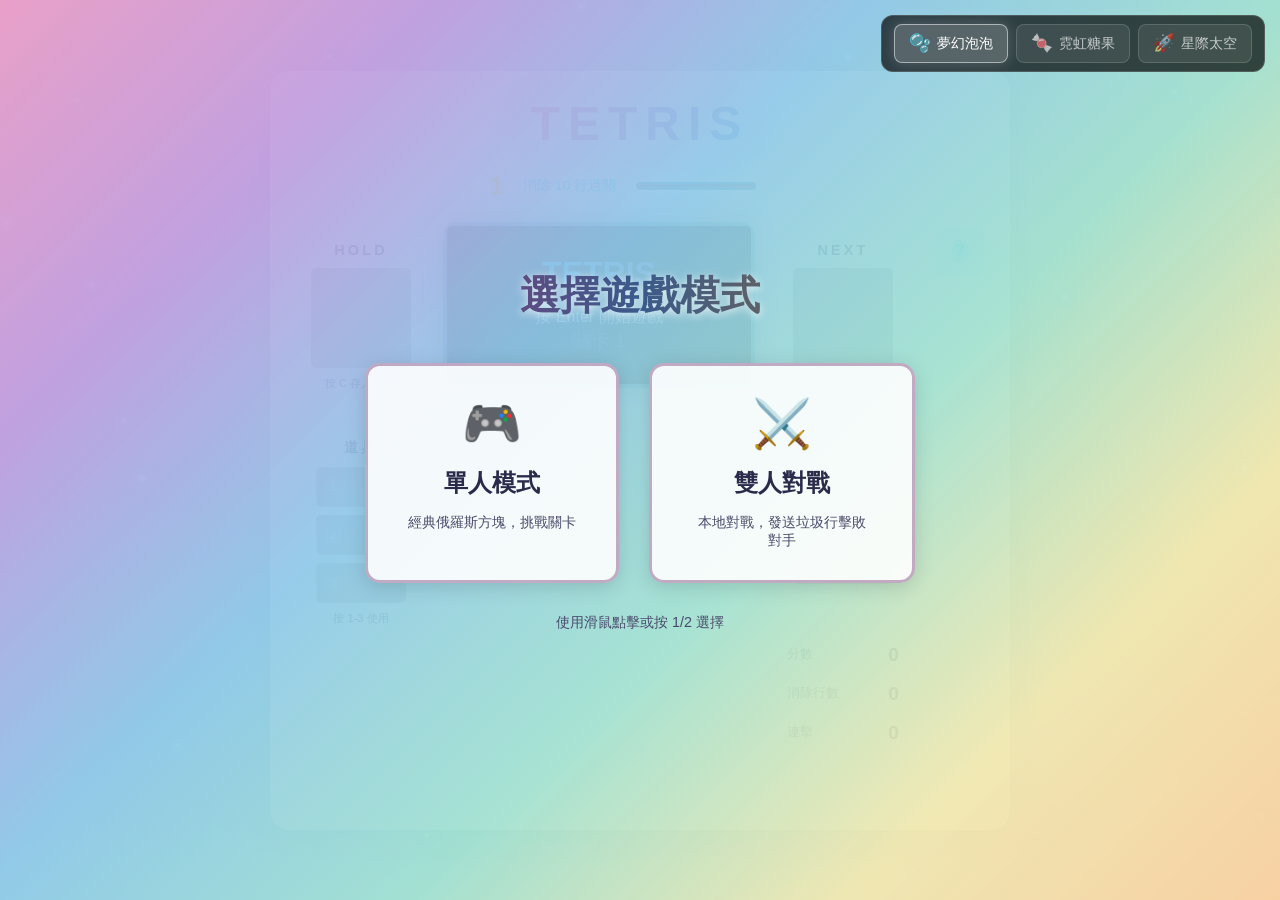
==== commit c615a73a: "fix: single player mode R key now returns to mode selection Previously pressing R in single player m" ====
--- a/index.html
+++ b/index.html
@@ -2317,9 +2317,14 @@
         restart() {
             this.inputHandler.stopAllRepeats();
             this.itemManager.clearAllDebuffs();
+            this.itemManager.reset();
             if (this.animationId) { cancelAnimationFrame(this.animationId); this.animationId = null; }
+            this.destroy();
+            window.tetrisGame = null;
+            // Return to mode selection
+            document.getElementById('single-player-container').classList.add('hidden');
+            document.getElementById('mode-selection').classList.remove('hidden');
             this.state = GAME_STATE.IDLE;
-            this.start();
         }
 
         gameOver() {
--- a/styles/game.css
+++ b/styles/game.css
@@ -16,18 +16,18 @@
     color: #fff;
 }
 
-/* 泡泡主題背景 - 夢幻彩虹漸層（參考圖片） */
+/* 泡泡主題背景 - 高對比夢幻漸層 */
 body.theme-bubble,
 body:not(.theme-candy):not(.theme-space) {
     background: linear-gradient(135deg,
-        #f5c0df 0%,      /* 粉紫 - 左上 */
-        #d4b8e8 15%,     /* 淡紫 */
-        #b8e0f0 30%,     /* 淡藍 */
-        #c8f0e8 45%,     /* 薄荷綠 */
-        #e8f8f0 55%,     /* 淺青白 */
-        #f8f0d0 70%,     /* 淡黃 */
-        #ffe8c8 85%,     /* 淡橘 */
-        #fff8f0 100%);   /* 白底 */
+        #e8a0c8 0%,      /* 深粉 - 左上 */
+        #c0a0e0 15%,     /* 紫 */
+        #90c8e8 30%,     /* 藍 */
+        #a0e0d0 45%,     /* 青綠 */
+        #d0f0e8 55%,     /* 淺青 */
+        #f0e8b0 70%,     /* 黃 */
+        #f8d0a0 85%,     /* 橘 */
+        #fff0e8 100%);   /* 淺底 */
 }
 
 #game-container {
@@ -729,6 +729,7 @@
     font-size: 1rem;
     color: rgba(255, 255, 255, 0.8);
     animation: blink 1.5s infinite;
+    white-space: pre-line;
 }
 
 @keyframes blink {
@@ -1667,56 +1668,144 @@
 /* 泡泡主題文字顏色 - 深色以便閱讀 */
 body.theme-bubble,
 body:not(.theme-candy):not(.theme-space) {
-    color: #5a5a7a;
-}
-
+    color: #3a3a5a;
+}
+
+/* 泡泡主題 - 遊戲區塊背景（遮蓋泡泡） */
+body.theme-bubble #game-container,
+body:not(.theme-candy):not(.theme-space) #game-container {
+    position: relative;
+    z-index: 10;
+    background: linear-gradient(135deg,
+        rgba(255, 240, 245, 0.95) 0%,
+        rgba(240, 248, 255, 0.92) 25%,
+        rgba(255, 250, 240, 0.92) 50%,
+        rgba(245, 255, 250, 0.92) 75%,
+        rgba(255, 245, 238, 0.95) 100%);
+    border-radius: 20px;
+    padding: 25px;
+    box-shadow: 0 8px 32px rgba(0, 0, 0, 0.1);
+}
+
+/* 泡泡主題側邊欄標題 - 黑字高對比 */
 body.theme-bubble #hold-section h3,
 body.theme-bubble #next-section h3,
 body.theme-bubble #items-section h3,
 body:not(.theme-candy):not(.theme-space) #hold-section h3,
 body:not(.theme-candy):not(.theme-space) #next-section h3,
 body:not(.theme-candy):not(.theme-space) #items-section h3 {
-    background: linear-gradient(90deg, #d050a0, #6080c0);
+    color: #2a2a4a;
+    background: none;
+    -webkit-text-fill-color: #2a2a4a;
+    font-weight: bold;
+    text-shadow: none;
+    filter: none;
+}
+
+/* 泡泡主題說明文字 - 黑字高對比 */
+body.theme-bubble .hint,
+body.theme-bubble .controls-hint,
+body.theme-bubble #help-panel,
+body.theme-bubble #help-panel h4,
+body.theme-bubble #help-panel p,
+body.theme-bubble #help-panel li,
+body.theme-bubble #help-panel .item-entry,
+body.theme-bubble #help-panel .item-hint,
+body.theme-bubble #help-panel .item-note,
+body.theme-bubble #help-panel .item-list,
+body.theme-bubble #help-panel .key-item,
+body.theme-bubble #help-panel .help-section,
+body:not(.theme-candy):not(.theme-space) .hint,
+body:not(.theme-candy):not(.theme-space) .controls-hint,
+body:not(.theme-candy):not(.theme-space) #help-panel,
+body:not(.theme-candy):not(.theme-space) #help-panel h4,
+body:not(.theme-candy):not(.theme-space) #help-panel p,
+body:not(.theme-candy):not(.theme-space) #help-panel li,
+body:not(.theme-candy):not(.theme-space) #help-panel .item-entry,
+body:not(.theme-candy):not(.theme-space) #help-panel .item-hint,
+body:not(.theme-candy):not(.theme-space) #help-panel .item-note,
+body:not(.theme-candy):not(.theme-space) #help-panel .item-list,
+body:not(.theme-candy):not(.theme-space) #help-panel .key-item,
+body:not(.theme-candy):not(.theme-space) #help-panel .help-section {
+    color: #2a2a4a !important;
+}
+
+/* 泡泡主題道具說明特殊樣式 */
+body.theme-bubble #help-panel .item-hint,
+body:not(.theme-candy):not(.theme-space) #help-panel .item-hint {
+    color: #4a8a4a !important;
+}
+
+body.theme-bubble #help-panel .item-hint.bad,
+body:not(.theme-candy):not(.theme-space) #help-panel .item-hint.bad {
+    color: #8a4a4a !important;
+}
+
+body.theme-bubble .stat-label,
+body:not(.theme-candy):not(.theme-space) .stat-label {
+    color: #4a4a6a;
+}
+
+body.theme-bubble .stat-value,
+body:not(.theme-candy):not(.theme-space) .stat-value {
+    color: #2a2a4a;
+    text-shadow: none;
+    font-weight: bold;
+}
+
+/* 泡泡主題模式選擇畫面 - 夢幻風格 */
+body.theme-bubble #mode-selection,
+body:not(.theme-candy):not(.theme-space) #mode-selection {
+    background: linear-gradient(135deg,
+        rgba(232, 160, 200, 0.97) 0%,
+        rgba(192, 160, 224, 0.95) 20%,
+        rgba(144, 200, 232, 0.93) 40%,
+        rgba(160, 224, 208, 0.93) 60%,
+        rgba(240, 232, 176, 0.95) 80%,
+        rgba(248, 208, 160, 0.97) 100%);
+}
+
+body.theme-bubble #mode-selection-content h2,
+body:not(.theme-candy):not(.theme-space) #mode-selection-content h2 {
+    background: linear-gradient(90deg, #8b3a75, #3a5a8b, #8b6a3a);
     -webkit-background-clip: text;
     background-clip: text;
     -webkit-text-fill-color: transparent;
-    filter: drop-shadow(0 0 3px rgba(255, 255, 255, 0.8));
-}
-
-body.theme-bubble .stat-label,
-body:not(.theme-candy):not(.theme-space) .stat-label {
-    color: #8b8bab;
-}
-
-body.theme-bubble .stat-value,
-body:not(.theme-candy):not(.theme-space) .stat-value {
-    color: #5a5a7a;
-    text-shadow: 0 0 10px rgba(255, 182, 193, 0.3);
-}
-
-body.theme-bubble #mode-selection-content h2,
-body:not(.theme-candy):not(.theme-space) #mode-selection-content h2 {
-    background: linear-gradient(90deg, #d050a0, #6080c0, #d0a040);
-    -webkit-background-clip: text;
-    background-clip: text;
-    -webkit-text-fill-color: transparent;
-    filter: drop-shadow(0 0 5px rgba(255, 255, 255, 0.9));
-}
-
-/* 泡泡主題按鈕 */
+    filter: drop-shadow(0 2px 4px rgba(255, 255, 255, 0.8));
+    font-weight: bold;
+}
+
+/* 泡泡主題按鈕 - 高對比 */
 body.theme-bubble .mode-btn,
 body:not(.theme-candy):not(.theme-space) .mode-btn {
-    background: rgba(255, 255, 255, 0.75);
-    border: 2px solid rgba(208, 80, 160, 0.4);
-    box-shadow: 0 0 20px rgba(184, 224, 240, 0.4);
+    background: rgba(255, 255, 255, 0.9);
+    border: 3px solid rgba(139, 90, 139, 0.5);
+    box-shadow: 0 4px 20px rgba(0, 0, 0, 0.15);
+    color: #3a3a5a;
+}
+
+body.theme-bubble .mode-btn .mode-title,
+body:not(.theme-candy):not(.theme-space) .mode-btn .mode-title {
+    color: #2a2a4a;
+    font-weight: bold;
+}
+
+body.theme-bubble .mode-btn .mode-desc,
+body:not(.theme-candy):not(.theme-space) .mode-btn .mode-desc {
     color: #4a4a6a;
 }
 
 body.theme-bubble .mode-btn:hover,
 body:not(.theme-candy):not(.theme-space) .mode-btn:hover {
-    background: rgba(255, 255, 255, 0.9);
-    border-color: rgba(96, 128, 192, 0.7);
-    box-shadow: 0 0 30px rgba(208, 80, 160, 0.4);
+    background: rgba(255, 255, 255, 1);
+    border-color: rgba(139, 58, 117, 0.8);
+    box-shadow: 0 8px 30px rgba(139, 58, 117, 0.3);
+    transform: translateY(-5px);
+}
+
+body.theme-bubble .mode-hint,
+body:not(.theme-candy):not(.theme-space) .mode-hint {
+    color: #4a4a6a;
 }
 
 /* 泡泡主題進度條 */
@@ -1738,15 +1827,28 @@
     50% { background-position: 100% 50%; }
 }
 
-/* 泡泡主題背景 - 夢幻彩虹光暈層 */
+/* 泡泡主題 - Canvas 保護（保持方塊原色） */
+body.theme-bubble canvas,
+body:not(.theme-candy):not(.theme-space) canvas {
+    filter: none !important;
+    opacity: 1 !important;
+}
+
+body.theme-bubble #game-canvas,
+body:not(.theme-candy):not(.theme-space) #game-canvas {
+    background: rgba(255, 255, 255, 0.2);
+}
+
+/* 泡泡主題背景 - 高對比光暈層 */
 body.theme-bubble #theme-background,
 body:not(.theme-candy):not(.theme-space) #theme-background {
     background:
-        radial-gradient(ellipse 80% 50% at 0% 30%, rgba(245, 192, 223, 0.6), transparent),      /* 粉紫左側 */
-        radial-gradient(ellipse 70% 50% at 100% 40%, rgba(255, 232, 200, 0.5), transparent),    /* 淡橘右側 */
-        radial-gradient(ellipse 60% 40% at 50% 50%, rgba(200, 240, 232, 0.4), transparent),     /* 薄荷中央 */
-        radial-gradient(ellipse 80% 60% at 30% 80%, rgba(184, 224, 240, 0.5), transparent),     /* 淡藍左下 */
-        radial-gradient(ellipse 100% 50% at 50% 100%, rgba(255, 255, 255, 0.8), transparent);   /* 白色底部 */
+        radial-gradient(ellipse 90% 60% at 0% 20%, rgba(232, 160, 200, 0.7), transparent),      /* 深粉左上 */
+        radial-gradient(ellipse 80% 50% at 100% 30%, rgba(248, 208, 160, 0.6), transparent),    /* 橘右上 */
+        radial-gradient(ellipse 70% 50% at 50% 50%, rgba(160, 224, 208, 0.5), transparent),     /* 青綠中央 */
+        radial-gradient(ellipse 90% 70% at 20% 80%, rgba(144, 200, 232, 0.6), transparent),     /* 藍左下 */
+        radial-gradient(ellipse 80% 60% at 80% 90%, rgba(192, 160, 224, 0.5), transparent),     /* 紫右下 */
+        radial-gradient(ellipse 100% 40% at 50% 100%, rgba(255, 255, 255, 0.6), transparent);   /* 白色底部 */
     animation: bubbleBackgroundWave 8s ease-in-out infinite;
 }
 
@@ -1761,28 +1863,30 @@
     }
 }
 
-/* 大泡泡樣式 - 夢幻透明淡色系 */
+/* 大泡泡樣式 - 高對比夢幻泡泡 */
 .bubble {
     position: absolute;
     border-radius: 50%;
     background: radial-gradient(circle at 25% 25%,
-        rgba(255, 255, 255, 0.95),           /* 高光點 - 純白 */
-        rgba(255, 255, 255, 0.6) 20%,        /* 白色漸層 */
-        rgba(255, 250, 205, 0.3) 35%,        /* 淡黃 */
-        rgba(173, 216, 230, 0.25) 50%,       /* 淡藍 */
-        rgba(255, 182, 193, 0.2) 65%,        /* 淡粉 */
-        rgba(255, 218, 185, 0.15) 80%,       /* 淡橘 */
-        transparent 95%);
-    border: 1px solid rgba(255, 255, 255, 0.5);
+        rgba(255, 255, 255, 1),              /* 高光點 - 純白 */
+        rgba(255, 255, 255, 0.85) 15%,       /* 白色漸層 */
+        rgba(255, 240, 200, 0.5) 30%,        /* 淡黃 */
+        rgba(160, 210, 240, 0.4) 45%,        /* 淡藍 */
+        rgba(255, 180, 200, 0.35) 60%,       /* 淡粉 */
+        rgba(200, 160, 220, 0.25) 75%,       /* 淡紫 */
+        rgba(255, 220, 180, 0.15) 90%,       /* 淡橘 */
+        transparent 100%);
+    border: 2px solid rgba(255, 255, 255, 0.7);
     box-shadow:
-        inset 0 0 50px rgba(255, 255, 255, 0.8),
-        inset -20px -20px 60px rgba(173, 216, 230, 0.3),
-        inset 10px 10px 40px rgba(255, 182, 193, 0.2),
-        0 0 40px rgba(255, 255, 255, 0.5),
-        0 0 80px rgba(173, 216, 230, 0.2);
+        inset 0 0 60px rgba(255, 255, 255, 0.9),
+        inset -25px -25px 70px rgba(160, 210, 240, 0.5),
+        inset 15px 15px 50px rgba(255, 180, 200, 0.4),
+        0 0 50px rgba(255, 255, 255, 0.7),
+        0 0 100px rgba(200, 160, 220, 0.4),
+        0 0 150px rgba(160, 210, 240, 0.2);
     animation: floatBubble linear infinite;
     opacity: 0;
-    backdrop-filter: blur(3px);
+    backdrop-filter: blur(4px);
 }
 
 .bubble::before {
@@ -1800,32 +1904,113 @@
 .bubble::after {
     content: '';
     position: absolute;
-    bottom: 20%;
-    right: 20%;
-    width: 15%;
-    height: 10%;
-    background: rgba(255, 255, 255, 0.3);
+    bottom: 18%;
+    right: 18%;
+    width: 18%;
+    height: 12%;
+    background: rgba(255, 255, 255, 0.5);
     border-radius: 50%;
+    box-shadow: 0 0 10px rgba(255, 255, 255, 0.4);
 }
 
 @keyframes floatBubble {
     0% {
-        transform: translateY(100vh) translateX(0) scale(0.3) rotate(0deg);
+        transform: translateY(100vh) translateX(0) scale(0.4) rotate(0deg);
         opacity: 0;
     }
-    10% {
-        opacity: 0.8;
+    8% {
+        opacity: 0.95;
     }
     50% {
-        transform: translateY(50vh) translateX(var(--drift, 50px)) scale(0.8) rotate(180deg);
-    }
-    90% {
-        opacity: 0.8;
+        transform: translateY(50vh) translateX(var(--drift, 50px)) scale(0.9) rotate(180deg);
+        opacity: 1;
+    }
+    92% {
+        opacity: 0.95;
     }
     100% {
         transform: translateY(-150px) translateX(calc(var(--drift, 50px) * 2)) scale(1.2) rotate(360deg);
         opacity: 0;
     }
+}
+
+/* 從頂部往下飄動 */
+@keyframes floatBubbleFromTop {
+    0% {
+        transform: translateY(-150px) translateX(0) scale(0.4) rotate(0deg);
+        opacity: 0;
+    }
+    8% {
+        opacity: 0.95;
+    }
+    50% {
+        transform: translateY(50vh) translateX(var(--drift, 50px)) scale(0.9) rotate(180deg);
+        opacity: 1;
+    }
+    92% {
+        opacity: 0.95;
+    }
+    100% {
+        transform: translateY(100vh) translateX(calc(var(--drift, 50px) * 2)) scale(1.2) rotate(360deg);
+        opacity: 0;
+    }
+}
+
+/* 從左側往右飄動 */
+@keyframes floatBubbleFromLeft {
+    0% {
+        transform: translateX(-150px) translateY(0) scale(0.4) rotate(0deg);
+        opacity: 0;
+    }
+    8% {
+        opacity: 0.95;
+    }
+    50% {
+        transform: translateX(50vw) translateY(var(--drift, 50px)) scale(0.9) rotate(180deg);
+        opacity: 1;
+    }
+    92% {
+        opacity: 0.95;
+    }
+    100% {
+        transform: translateX(100vw) translateY(calc(var(--drift, 50px) * 2)) scale(1.2) rotate(360deg);
+        opacity: 0;
+    }
+}
+
+/* 從右側往左飄動 */
+@keyframes floatBubbleFromRight {
+    0% {
+        transform: translateX(150px) translateY(0) scale(0.4) rotate(0deg);
+        opacity: 0;
+    }
+    8% {
+        opacity: 0.95;
+    }
+    50% {
+        transform: translateX(-50vw) translateY(var(--drift, 50px)) scale(0.9) rotate(180deg);
+        opacity: 1;
+    }
+    92% {
+        opacity: 0.95;
+    }
+    100% {
+        transform: translateX(-100vw) translateY(calc(var(--drift, 50px) * 2)) scale(1.2) rotate(360deg);
+        opacity: 0;
+    }
+}
+
+/* 多方向泡泡類別 */
+.bubble.bubble-from-top {
+    animation: floatBubbleFromTop linear infinite, bubbleWobble ease-in-out infinite;
+}
+
+.bubble.bubble-from-left {
+    animation: floatBubbleFromLeft linear infinite, bubbleWobble ease-in-out infinite;
+}
+
+.bubble.bubble-from-right {
+    animation: floatBubbleFromRight linear infinite, bubbleWobble ease-in-out infinite;
 }
 
 /* 水波紋效果 - 夢幻淡色系 */
@@ -1927,24 +2112,64 @@
     50% { transform: translateX(-20px) scaleY(1.1); }
 }
 
-/* 糖果主題泡泡 - 粉紫黃色系 */
+/* 糖果主題泡泡 - 愛心形狀（保留原有漸層與光暈） */
 body.theme-candy .bubble {
     background: radial-gradient(circle at 30% 30%,
         rgba(255, 255, 255, 0.7),
-        rgba(255, 180, 220, 0.4) 35%,
-        rgba(200, 150, 230, 0.3) 55%,
-        rgba(255, 230, 100, 0.2) 70%,
+        rgba(255, 180, 220, 0.5) 35%,
+        rgba(200, 150, 230, 0.4) 55%,
+        rgba(255, 230, 100, 0.3) 70%,
         transparent 85%);
     box-shadow:
         inset 0 0 40px rgba(255, 255, 255, 0.6),
         0 0 30px rgba(255, 180, 220, 0.5),
         0 0 50px rgba(200, 150, 230, 0.3);
+    border: none;
+    border-radius: 0;
+    /* 愛心形狀 - 百分比 polygon */
+    clip-path: polygon(
+        50% 15%,
+        65% 0%,
+        85% 0%,
+        100% 15%,
+        100% 35%,
+        50% 100%,
+        0% 35%,
+        0% 15%,
+        15% 0%,
+        35% 0%
+    );
     animation: floatBubble linear infinite, candyBubbleGlow 2s ease-in-out infinite;
+}
+
+/* 愛心高光效果 */
+body.theme-candy .bubble::before {
+    content: '';
+    position: absolute;
+    top: 12%;
+    left: 18%;
+    width: 22%;
+    height: 25%;
+    background: radial-gradient(ellipse, rgba(255, 255, 255, 0.9), transparent 70%);
+    border-radius: 50%;
+    transform: rotate(-20deg);
+}
+
+body.theme-candy .bubble::after {
+    content: '';
+    position: absolute;
+    top: 15%;
+    right: 18%;
+    width: 18%;
+    height: 20%;
+    background: radial-gradient(ellipse, rgba(255, 255, 255, 0.6), transparent 70%);
+    border-radius: 50%;
+    transform: rotate(20deg);
 }
 
 @keyframes candyBubbleGlow {
     0%, 100% { filter: hue-rotate(0deg) brightness(1); }
-    50% { filter: hue-rotate(30deg) brightness(1.1); }
+    50% { filter: hue-rotate(20deg) brightness(1.1); }
 }
 
 /* 糖果漂浮星星 - 粉紫黃色 */
@@ -2117,31 +2342,67 @@
     100% { transform: rotate(360deg); }
 }
 
-/* 太空主題泡泡 - 改為星球效果 */
+/* 太空主題 - 隱藏漂浮泡泡 */
 body.theme-space .bubble {
-    background: radial-gradient(circle at 35% 35%,
-        rgba(200, 200, 220, 0.4),
-        rgba(138, 43, 226, 0.3) 40%,
-        rgba(75, 0, 130, 0.2) 60%,
-        rgba(30, 30, 60, 0.3) 80%,
-        transparent 90%);
+    display: none;
+}
+
+/* 太空主題 - 旋轉星球 */
+body.theme-space #background-effects::before,
+body.theme-space #background-effects::after {
+    content: '';
+    position: fixed;
+    border-radius: 50%;
+    animation: spacePlanetRotate 20s linear infinite;
+    pointer-events: none;
+}
+
+/* 星球 1 - 左上角 (紫色星球) */
+body.theme-space #background-effects::before {
+    top: 8%;
+    left: 5%;
+    width: 120px;
+    height: 120px;
+    background:
+        radial-gradient(circle at 35% 35%,
+            rgba(255, 255, 255, 0.8) 0%,
+            rgba(200, 150, 255, 0.6) 20%,
+            rgba(138, 43, 226, 0.8) 50%,
+            rgba(75, 0, 130, 0.9) 80%,
+            rgba(30, 0, 60, 1) 100%);
+    box-shadow:
+        inset -20px -20px 40px rgba(0, 0, 0, 0.6),
+        inset 10px 10px 30px rgba(255, 255, 255, 0.3),
+        0 0 60px rgba(138, 43, 226, 0.6),
+        0 0 120px rgba(75, 0, 130, 0.4);
+    animation-duration: 25s;
+}
+
+/* 星球 2 - 右下角 (藍色星球) */
+body.theme-space #background-effects::after {
+    bottom: 10%;
+    right: 8%;
+    width: 90px;
+    height: 90px;
+    background:
+        radial-gradient(circle at 30% 30%,
+            rgba(255, 255, 255, 0.9) 0%,
+            rgba(150, 200, 255, 0.6) 20%,
+            rgba(30, 144, 255, 0.8) 50%,
+            rgba(65, 105, 225, 0.9) 80%,
+            rgba(25, 25, 112, 1) 100%);
     box-shadow:
         inset -15px -15px 30px rgba(0, 0, 0, 0.5),
-        inset 5px 5px 20px rgba(255, 255, 255, 0.2),
-        0 0 30px rgba(138, 43, 226, 0.4),
-        0 0 60px rgba(75, 0, 130, 0.2);
-    border: 1px solid rgba(138, 43, 226, 0.2);
-}
-
-body.theme-space .bubble::before {
-    background: radial-gradient(circle, rgba(255, 255, 255, 0.6), transparent 70%);
-    width: 25%;
-    height: 15%;
-}
-
-body.theme-space .bubble::after {
-    background: none;
-    border: none;
+        inset 8px 8px 25px rgba(255, 255, 255, 0.4),
+        0 0 50px rgba(30, 144, 255, 0.5),
+        0 0 100px rgba(65, 105, 225, 0.3);
+    animation-duration: 18s;
+    animation-direction: reverse;
+}
+
+@keyframes spacePlanetRotate {
+    0% { transform: rotate(0deg); }
+    100% { transform: rotate(360deg); }
 }
 
 /* 大流星效果 - 更大更明顯 */
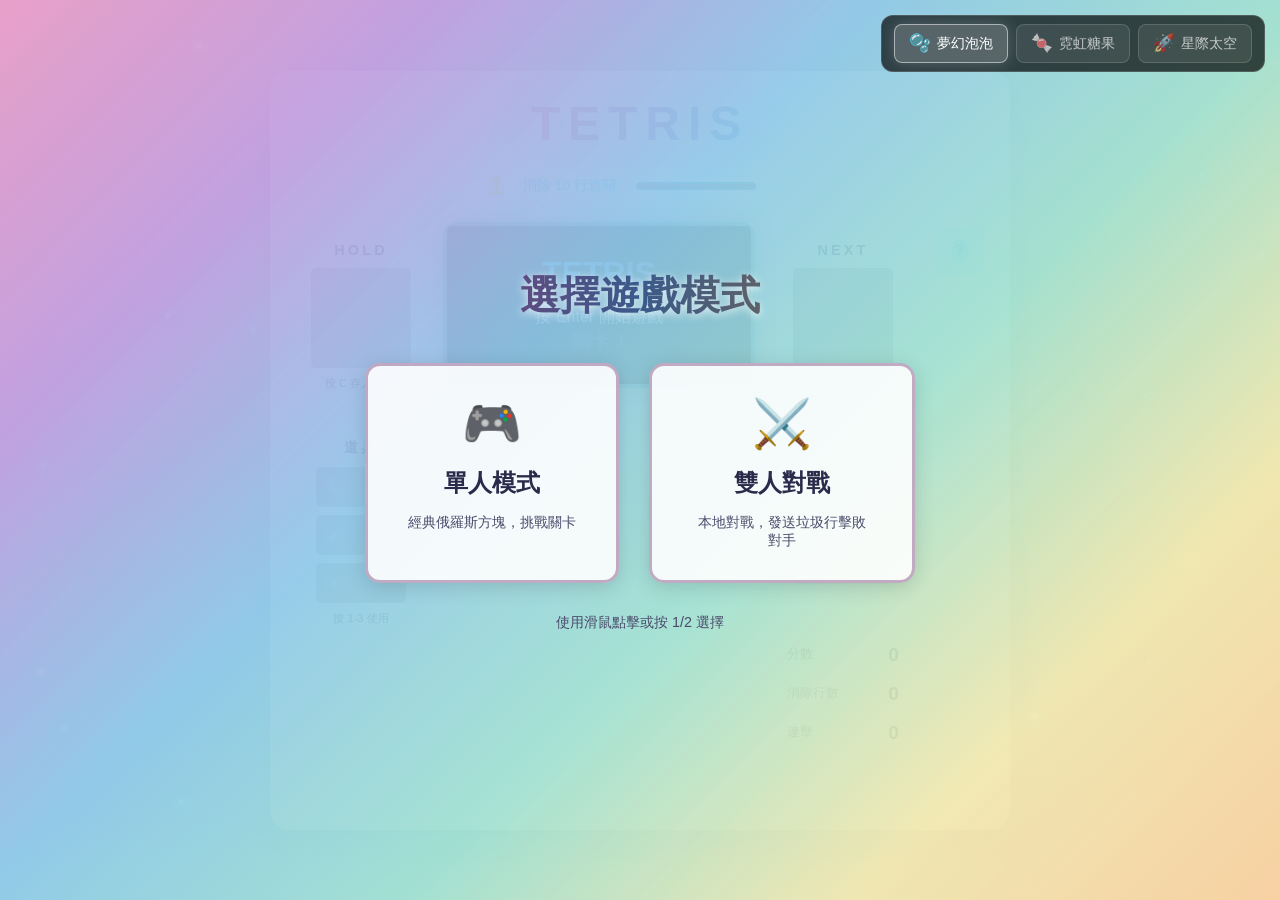
==== commit a17d94fa: "docs: update R key description from "重新開始" to "返回選單" Updated all UI hints and documentation to refle" ====
--- a/index.html
+++ b/index.html
@@ -202,7 +202,7 @@
                             <div class="key-item"><span class="key">C</span><span class="key">Shift</span> Hold</div>
                             <div class="key-item"><span class="key">1</span><span class="key">2</span><span class="key">3</span> 使用道具</div>
                             <div class="key-item"><span class="key">P</span><span class="key">Esc</span> 暫停</div>
-                            <div class="key-item"><span class="key">R</span> 重新開始</div>
+                            <div class="key-item"><span class="key">R</span> 返回選單</div>
                         </div>
                     </div>
                     <div class="help-section">
@@ -486,7 +486,7 @@
         </div><!-- End battle-container -->
 
         <footer id="controls-hint">
-            <p>← → 移動 | ↑ 旋轉 | ↓ 快降 | 空白鍵 瞬降 | C 存入/取出方塊 | 1-3 道具 | P 暫停 | R 重新開始</p>
+            <p>← → 移動 | ↑ 旋轉 | ↓ 快降 | 空白鍵 瞬降 | C 存入/取出方塊 | 1-3 道具 | P 暫停 | R 返回選單</p>
         </footer>
     </div>
 
--- a/styles/game.css
+++ b/styles/game.css
@@ -1812,6 +1812,12 @@
 body.theme-bubble #progress-fill,
 body:not(.theme-candy):not(.theme-space) #progress-fill {
     background: linear-gradient(90deg, #e060a0, #6080c0, #40c0a0, #e0a040);
+}
+
+/* 泡泡主題對戰計時器標籤 - 深藍紫色高對比 */
+body.theme-bubble .timer-label,
+body:not(.theme-candy):not(.theme-space) .timer-label {
+    color: #4040b0;
 }
 
 /* 泡泡主題遊戲面板邊框 */
